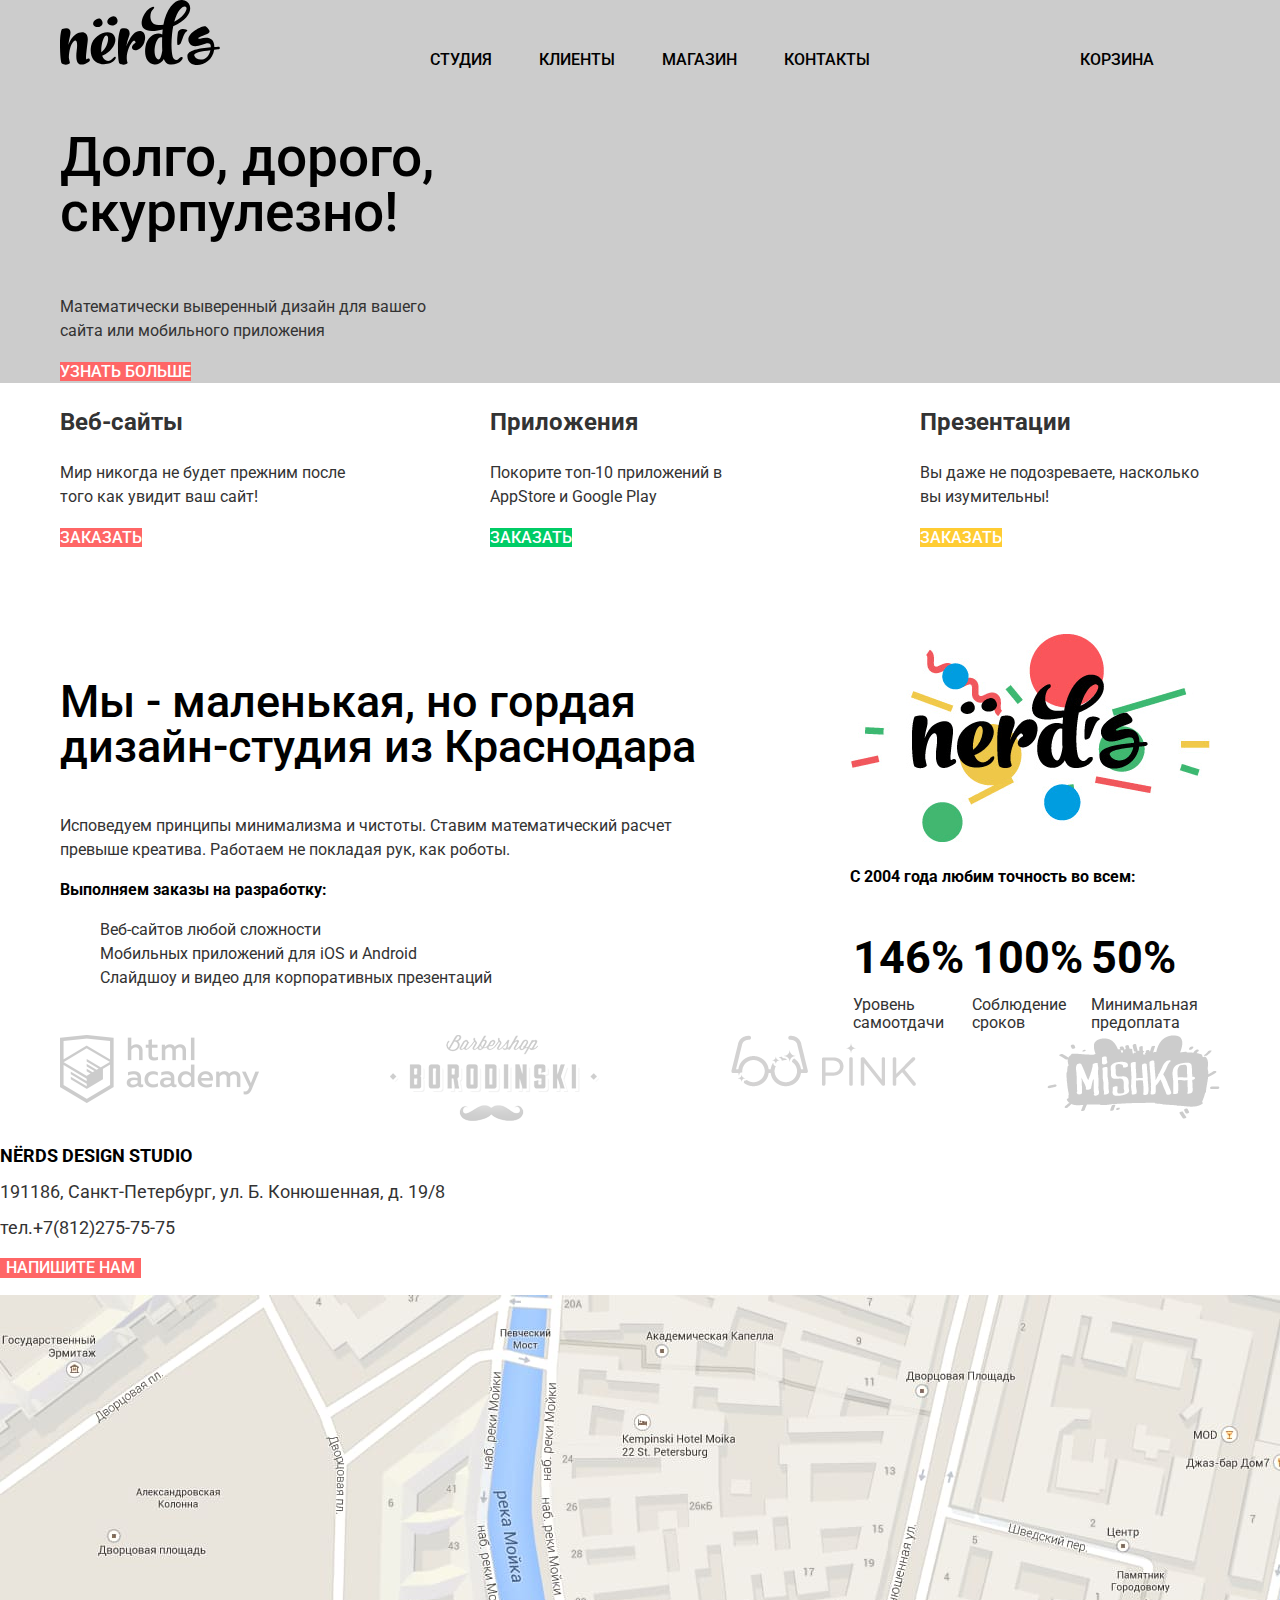
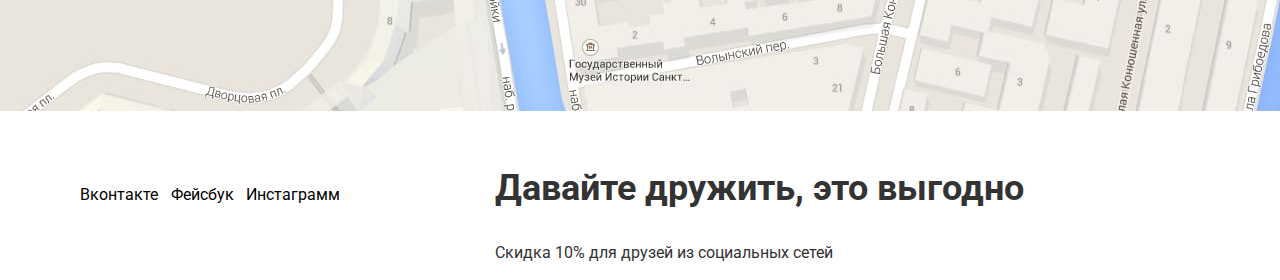
==== index.html @ 334247cd "Личный проект: завершаем строить сетку на флексах" ====
<!DOCTYPE html>
<html lang="ru">
  <head>
    <meta charset="utf-8">
    <title>Дизайн-студия Нёрдс</title>
    <link rel="stylesheet" href="https://fonts.googleapis.com/css?family=Roboto:400,500,700&display=swap&subset=cyrillic">
    <link href="css/normalize.css" rel="stylesheet">
     <link href="css/style.css" rel="stylesheet">
  </head>
  <body>
<header class="common-header">
<!--  <p>Репозиторий создан для обучения на профессиональном онлайн‑курсе «<a href="https://htmlacademy.ru/intensive/htmlcss">HTML и CSS, уровень 1</a>».</p>-->
   <div class="container">
	<nav class="common-navigation">
 		<img src="img/nerds-logo.svg" alt="Логотип дизайн-студии Нёрдс" width="160" height="65"> 			    
 		<ul class="site-navigation without-markers">
 			<li><a href="#">Студия</a></li>
 			<li><a href="#">Клиенты</a></li>
 			<li><a href="catalog.html">Магазин</a></li>
 			<li><a href="#">Контакты</a></li>
 		</ul>
 		
 		<ul class="basket-navigation without-markers">
 		<li><a href="#">Корзина</a></li>
 	    </ul>
 	</nav>
    </div>
</header>
  
<main>
<h1 class="visually-hidden">Дизайн-студия Нёрдс</h1>
<div class="privilege-background"> <!--добавил-->
<div class="container">
<section class="privilege-list">
	<h2 class="visually-hidden">Наши преимущества</h2>
	<div class="privilege-item">
	<div class="privilege">
		<h3>Долго, дорого, скурпулезно!</h3>
		<p>Математически выверенный дизайн для вашего сайта или мобильного приложения</p>
		<div>
        <a class="button" href="#">Узнать больше</a>
    </div>
	</div>
	<div class="slide"></div>
    </div>

    
    <div class=" privilege hidden-window">
		<h3>Любим математику как никто другой!</h3>
		<p>Никакого креатива, только математические формулы для расчета идеальных пропорций</p>
		<div>
        <a class="button" href="#">Узнать больше</a>
    </div>
	</div>

    <div class="privilege hidden-window">
		<h3>Только ночь, только хардкор!</h3>
		<p>Работать днем, как все? Мы против этого. Ближе к полуночи работа только начинается</p>
		<div>
        <a class="button" href="#">Узнать больше</a>
    </div>
	</div>


</section>	
</div><!--добавил-->
</div><!--добавил-->

<div class="container"> <!--добавил-->
<section class="main-services">
	
	<h2 class="visually-hidden">Услуги</h2>
	
	<ul class="services-list without-markers">
		
 	<li class="services-item">
 		 <h3>Веб-сайты</h3>
 		 <p>Мир никогда не будет прежним после того как увидит ваш сайт!</p>
 		 <a  class="button button-web"  href="catalog.html">Заказать</a>
 		 
 	</li>
   
   
 	
 	<li class="services-item">
 		
 		<h3>Приложения</h3>
        <p> Покорите топ-10 приложений в AppStore и Google Play</p>
        <a class="button button-app" href="catalog.html">Заказать</a>
        
 	</li>
    

   
 	<li class="services-item">
 		<h3>Презентации</h3>
        <p>Вы даже не подозреваете, насколько вы изумительны!</p>
        <a  class="button button-presentation" href="catalog.html">Заказать</a>
        
 	</li>
 	
 	</ul>
 
 </section>



<section class="information">
	<div class="information-column-left">
<h2 class="visually-hidden">Информация</h2>

	<p class="who-we-are">Мы - маленькая, но гордая дизайн-студия из Краснодара</p>
	<p>Исповедуем принципы минимализма и чистоты. Ставим математический  расчет превыше креатива. Работаем не покладая рук, как роботы.<p>
    <p class="orders">Выполняем заказы на разработку:</p>
    <ul class="without-markers">
    	<li>Веб-сайтов любой сложности</li>
    	<li>Мобильных приложений для iOS и Android</li>
    	<li>Слайдшоу и видео для корпоративных презентаций</li>
    </ul>
</div>

   <div class ="information-column-right">
   	<div class="information-column-right-row1">
<img src="img/nerds-illustration.png" alt="Логотип дизайн-студии Нёрдс" width="360" height="208">
</div>
<div class="information-column-right-row2">
    <p class="principles">
    	С 2004 года любим точность во всем: 
    </p>
    <table class="information-table1">
    	<tr class="percent-table">
    		<td>146%</td>
    		<td>100%</td>
    		<td>50%</td>
    	</tr>
        <tr class="definition-table">
        	<td>Уровень самоотдачи</td>
        	<td>Соблюдение сроков</td>
        	<td>Минимальная предоплата</td>
        </tr>

    </table>
</div>
</div>
</section>
    <div class="logos">
	<a href="https://htmlacademy.ru/intensive/htmlcss"><img src="img/logo-html.png" alt="Логотип HTML Академии" width="199" height="68"></a>
	<a href=""><img src="img/logo-borodinski.png" alt="Логотип барбершопа Бородинский" width="209" height="87"></a>
	<a href=""><img src="img/logo-pink.png" alt="Логотип приложения для мобильных устройств Пинк" width="185" height="52"></a>
    <a href=""><img src="img/logo-mishka.png" alt="Логотип магазина вязаных игрушек работы Мишка" width="173" height="84"></a>
</div>

</div>

	<section>
        <h3 class="visually-hidden">Как нас найти</h3>

	<div class="address">
		<p class="trademark">nёrds design studio</p>
		<p>191186, Санкт-Петербург,  ул. Б. Конюшенная, д. 19/8 </p>
		<p>тел.+7(812)275-75-75 </p>
		<button class ="button" type="button">Напишите нам</button>
	</div>

	<form class="hidden-window" action="https://echo.htmlacademy.ru" method="post">
    
        <button type="button">X</button>

		<h2>Напишите нам</h2>
        <p>
		<label> Ваше имя:
			<input type="text"  name="user_name" placeholder="Имя Фамилия">
		</label>
        </p>

        <p>
        <label> Ваш e-mail:
			<input type="email" name="user_email" placeholder="email@example.com">
		</label>
	    </p>

        <p>
		<label> Текст письма:
			<textarea name="user_text" placeholder="В свободной форме"></textarea>
		</label>
        </p> 
	    

		<button type="submit">Отправить</button>

	</form>

	<p>
<img src="img/map.jpg" alt="Офис компании расположен по адресу:191186, Санкт-Петербург,  ул. Б. Конюшенная, д. 19/8" width="1440" height="416">
</p>

</section>


</main>




<footer class="common-footer">



	<div class="container">
	<div class="contacts-social">
	<div class="footer-contacts">	
	<p class="offer">Давайте дружить, это выгодно</p>
	<p class="discount">Скидка 10% для друзей из социальных сетей</p>
    </div>
	<ul class="footer-social without-markers">
			<li><a href="#">Вконтакте</a></li>
			<li><a href="#">Фейсбук</a></li>
			<li><a href="#">Инстаграмм</a></li>
		</ul>	
	</div>  
	</div>
</footer>   

  </body>
</html>
---- css/style.css ----
body {
  margin: 0;
  padding: 0;
  font-family: "Roboto", Arial, sans-serif;
  font-size: 16px;
  line-height: 24px;
  font-weight: 400;
  color: #333333;
  background-color: #ffffff;
  
}


a {
  text-decoration: none;
  color: #000000;
}

fieldset {
	border:none;
}

button {
	border: none;
}

legend {
	text-transform: uppercase;
}

.without-markers li {
	list-style: none;
}

.information-table1  {
	padding-top: 45px;
	text-align: left;
}




.hidden-window {
	display:none;
}

.visually-hidden {
  position: absolute;
  width: 1px;
  height: 1px;
  margin: -1px;
  padding: 0;
  overflow: hidden;
  border: 0;
  clip: rect(0, 0, 0, 0);
}


.button {
  line-height:18px;	
  font-weight: 500;
  text-align: center;
  color: #ffffff;
  vertical-align: middle;
  text-transform: uppercase;
  border: none;
}




.common-header {
   
   line-height: 30px;
   font-weight: 500;
   color: #000000;
   background-color: #cccccc;
   text-transform: uppercase;
   justify-content: center;
   margin:0;
   padding:0;
}




.common-header a:hover {
    color: #ff6666;
}

.common-header a:focus {
	border-bottom: 2px solid #ff6666;
	padding-bottom: 5px;

}

.common-header a:active {
	color: #999999;
	border-bottom: none;
}

.container {
	width:1160px;
	margin: 0 auto;
}



.common-navigation {
	display: flex;
	align-items: baseline;
	justify-content: space-between;
	margin:0;
   padding:0;
}	

.common-navigation img {
	width:160px;
}

.site-navigation {
	display:flex;
	flex-direction: row;
	justify-content: space-between;
	width: 440px;
    margin:0;
   padding:0;

}

.basket-navigation {
	margin:0;
   padding:0;
	width:140px;
}

.privilege-background {
	background-color: #cccccc;
}

.privilege-list {
	display: flex;
}

.privilege-item {
	display: flex;
}


.privilege {
    width: 380px;
	background-color: #cccccc;
}

.slide {
	
	width:780px;
}

.privilege h3 {
	font-size: 55px;
	line-height: 55px;
	font-weight: 500;
	color: #000000;
}

.privilege .button {
	background-color: #ff6666;
}

.privilege .button:hover {
	background-color: #ff3333;
}

.privilege .button:active {
	background-color: #cc3333;
	color:#cc9999;
}

.services-list {
	display:flex;
	justify-content: space-between;
	margin: 0;
    padding: 0;
    margin-bottom: 85px;
	
}

.services-item {
	width: 300px;
	
}

.main-services h3 {
	font-size: 24px;
	font-weight: 700;
	line-height: 30px;

}

.button-web {
    background-color: #ff6666;	
}

.button-web:hover {
	background-color: #ff3333;
}

.button-web:active {
	background-color: #cc3333;
	color: #cc9999;
}

.button-app {
	background-color: #00cc66;
}

.button-app:hover {
	background-color: #00cc66;
}

.button-app:active {
	background-color: #009966;
	color:#33cc66;
}

.button-presentation {
	background-color: #ffcc33;
}

.button-presentation:hover {
	background-color: #ffcc33;
}

.button-presentation:active {
	background-color: #cc9933;
	color: #ffcc66;
}

.information {
	display: flex;
	
	padding: 0;
	margin-top: 10px;
}

.information-column-left {
	width: 650px;
	margin:0;
	padding: 0;
	
}

.information-column-right
 {
 	display: flex;
 	flex-direction: column;
 	align-items: flex-end;
	width: 500px;
    margin:0;
	padding: 0;
	
}

.information-column-right-row2 {
	
	width: 360px;
}



.who-we-are {
	font-size: 45px;
	line-height: 45px;
	font-weight: 500;
	color: #000000;
}

.orders,
.principles
 {
 	color:#000000;
	font-weight: 700;
}

 .percent-table td{
	font-size: 45px;
	line-height: 10px;
	font-weight: 700;
	color: #000000;
	padding-bottom: 30px;
}

.definition-table td{
	line-height: 18px;
}

.pages {
	display: flex;
     justify-content: space-between;
	line-height: 18px;
	font-weight: 500;
	color:#000000;
	text-transform: uppercase;
	margin:0;
	padding: 0;
	width: 440px;
	margin-right: 10px;
	
}

.logos {
	display: flex;
	justify-content: space-between;
	margin:0;
	padding:0;
}

.address p {
	font-size: 18px;
	line-height: 18px;

}

.trademark {
	line-height: 30px;
	font-weight: 700;
	color: #000000;
	text-transform: uppercase;
}

.address .button {
	background-color: #ff6666;
}

.common-footer .offer {
	font-size: 36px;
	line-height: 36px;
	font-weight: 700;
}

.common-footer .discount {
	line-height: 22px;
}

.contacts-social {
	display: flex;
	flex-direction: row-reverse;
	
	align-items: baseline;
	margin: 0;
	padding:0;
}

.footer-social {
	display: flex;
	justify-content: space-between;
	margin: 0;
	padding:0;
	padding-right: 15px;
	width: 260px;
	
}



.footer-contacts {
	width: 545px;
	margin-right: 180px;
	margin-left: 140px;
}

.catalog {
	display: flex;
}

.column-left {
	width: 260px;
}

.column-right {
	display: flex;
	flex-direction: column;
	width: 760px;
}

.sorting {
	display: flex;
	justify-content: space-between;
}

.catalog-sort-list {
	display:flex;
	justify-content: space-between;
	width: 360px;
}

.catalog-list {
	display: flex;
	flex-wrap: wrap;
	padding: 0;
    margin: 0;
}

.catalog-item {
	width:360px;
	padding:0;
	margin:0;
	margin-right: 40px;
	margin-bottom: 40px;
}

.catalog-list li:nth-child(2n) {
  margin-right: 0;
  
}

.catalog-title h1 {
	font-size: 55px;
	line-height: 55px;
	font-weight: 500;
	text-align: center;
	margin:0;
	padding: 0;

}

.catalog-title {
	background-color: #cccccc;
	margin:0;
	padding: 0;

}



.catalog-price h2 {
	font-size: 18px;
	line-height: 30px;
	font-weight: 700;
	color:#000000;
	text-transform: uppercase;

}

.catalog-price {
	min-height: 260px;
	/*сделано временно, для сетки, пока нет контента*/
}

.catalog-sort-title  {
	font-size: 18px;
	line-height: 18px;
	font-weight: 700;
	color:#000000;
	text-transform: uppercase;
	width: 135px;
}




.catalog-sort li {
	font-size: 14px;
	line-height: 18px;
	color:#cccccc;
	text-transform: uppercase;
}

.catalog-sort li:hover {
	color:#999999;
}

.catalog-sort li:active {
	color:#000000;
}

.catalog-form-title {
	font-size: 18px;
	line-height: 30px;
	font-weight: 700;
	color:#000000;
}

.catalog-form-items {
	font-size: 16px;
	line-height: 20px;
	font-weight: 400;
	color: #333333;
	list-style: none;
	padding-left: 0;



}

.catalog-form-button {
	font-size: 16px;
	font-weight: 500;
	line-height: 18px;
	color:#333333;
	background-color: #cccccc;
	border:none;
	text-align: center;
	vertical-align: middle;
}
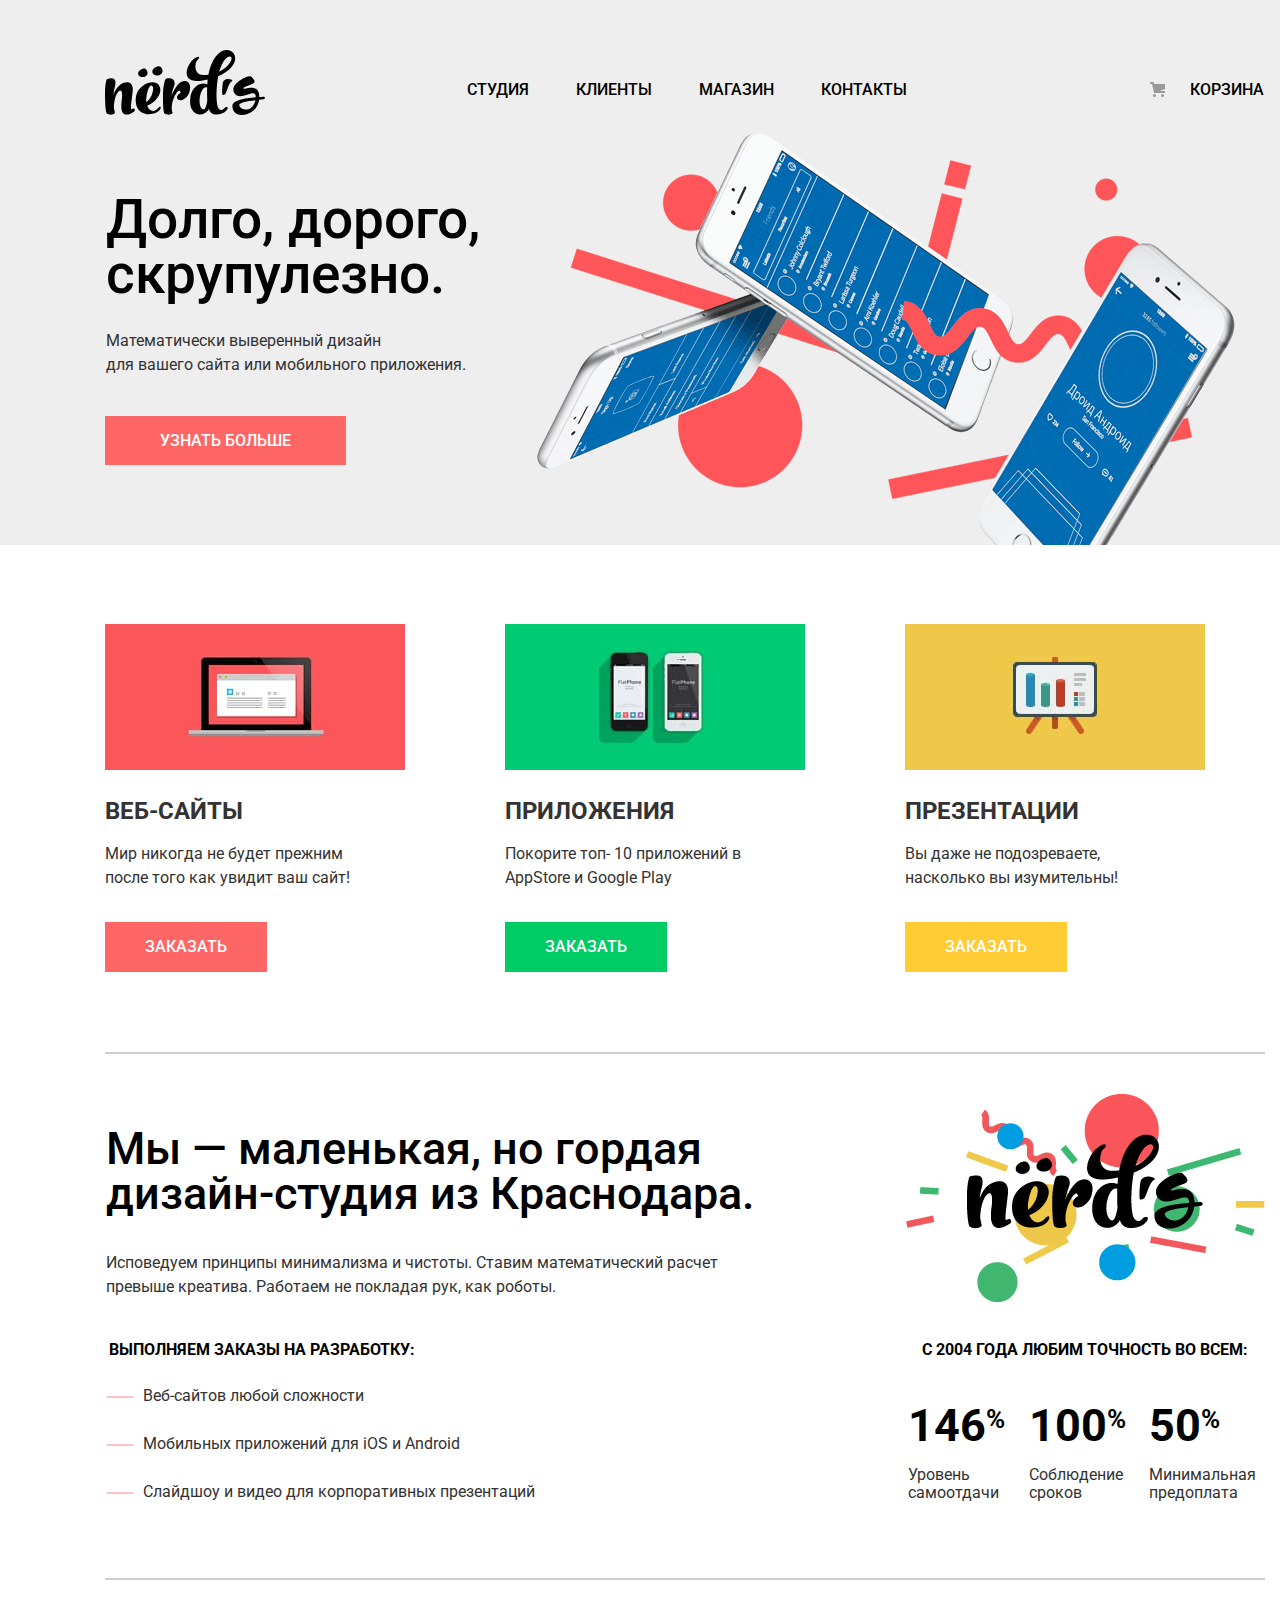
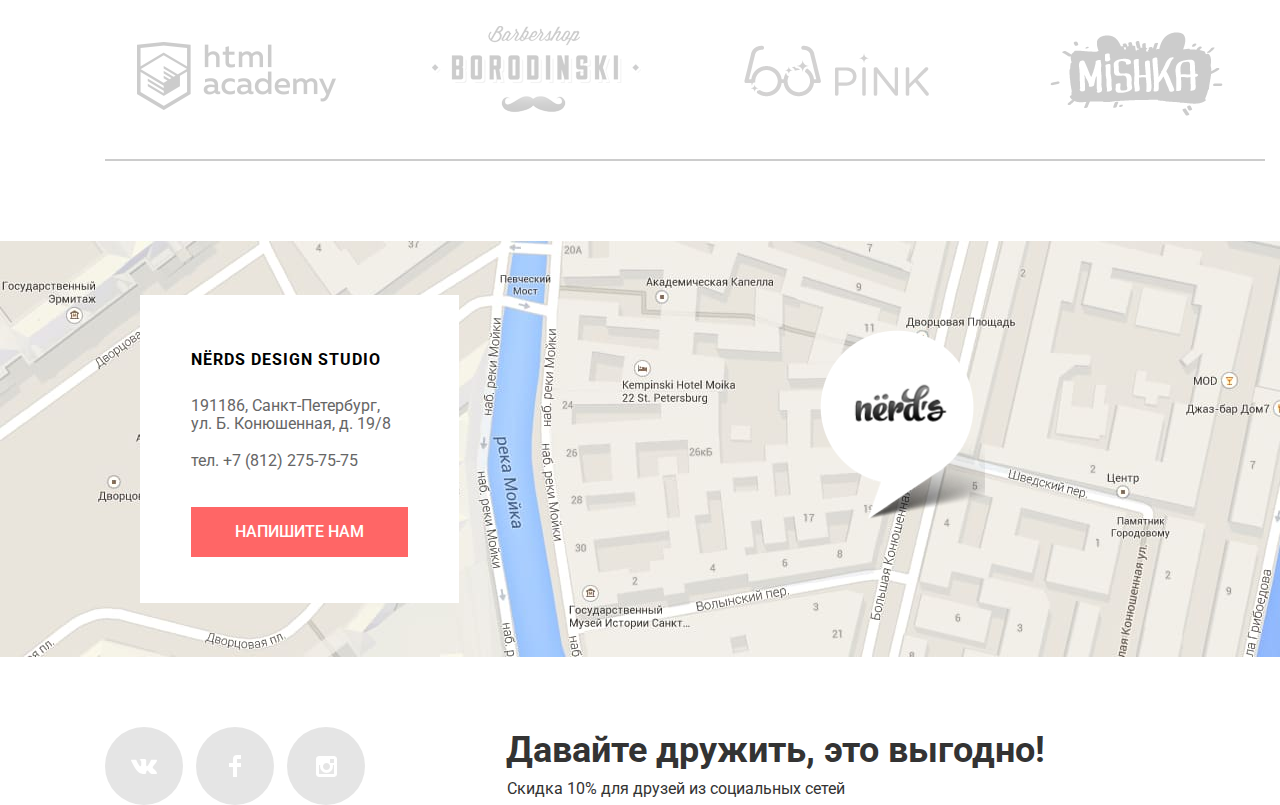
==== commit b422df31: "лекция 7 задания 18-19" ====
--- a/index.html
+++ b/index.html
@@ -7,13 +7,15 @@
     <link href="css/normalize.css" rel="stylesheet">
      <link href="css/style.css" rel="stylesheet">
   </head>
+
   <body>
+  	
 <header class="common-header">
 <!--  <p>Репозиторий создан для обучения на профессиональном онлайн‑курсе «<a href="https://htmlacademy.ru/intensive/htmlcss">HTML и CSS, уровень 1</a>».</p>-->
    <div class="container">
 	<nav class="common-navigation">
  		<img src="img/nerds-logo.svg" alt="Логотип дизайн-студии Нёрдс" width="160" height="65"> 			    
- 		<ul class="site-navigation without-markers">
+ 		<ul class="site-navigation  without-markers">
  			<li><a href="#">Студия</a></li>
  			<li><a href="#">Клиенты</a></li>
  			<li><a href="catalog.html">Магазин</a></li>
@@ -21,7 +23,7 @@
  		</ul>
  		
  		<ul class="basket-navigation without-markers">
- 		<li><a href="#">Корзина</a></li>
+ 		<li><a class="basket-link" href="#"><svg xmlns="http://www.w3.org/2000/svg" width="15" height="15"><circle cx="4.5" cy="13.5" r="1.5"/><circle cx="12.5" cy="13.5" r="1.5"/><path d="M15 2H4.07l-.422-2H0v2h2.031l1.985 9H15V9H9.441L15 6.951z"/></svg>Корзина</a></li>
  	    </ul>
  	</nav>
     </div>
@@ -29,19 +31,22 @@
   
 <main>
 <h1 class="visually-hidden">Дизайн-студия Нёрдс</h1>
-<div class="privilege-background"> <!--добавил-->
+
+<div class="privilege-background"> 
+
 <div class="container">
+
 <section class="privilege-list">
 	<h2 class="visually-hidden">Наши преимущества</h2>
 	<div class="privilege-item">
 	<div class="privilege">
-		<h3>Долго, дорого, скурпулезно!</h3>
-		<p>Математически выверенный дизайн для вашего сайта или мобильного приложения</p>
+		<h3>Долго, дорого, скрупулезно.</h3>
+		<p>Математически выверенный дизайн <br> для вашего сайта или мобильного приложения.</p>
 		<div>
         <a class="button" href="#">Узнать больше</a>
     </div>
 	</div>
-	<div class="slide"></div>
+<div class="slide"><img src="img/slide1.png" width="698" height="413" alt=""></div>
     </div>
 
     
@@ -63,10 +68,10 @@
 
 
 </section>	
-</div><!--добавил-->
-</div><!--добавил-->
-
-<div class="container"> <!--добавил-->
+</div>
+</div>
+
+<div class="main-services-container"> 
 <section class="main-services">
 	
 	<h2 class="visually-hidden">Услуги</h2>
@@ -74,8 +79,12 @@
 	<ul class="services-list without-markers">
 		
  	<li class="services-item">
+ 		 
  		 <h3>Веб-сайты</h3>
- 		 <p>Мир никогда не будет прежним после того как увидит ваш сайт!</p>
+ 		 <p class="slogan">Мир никогда не будет прежним <br> после того как увидит ваш сайт!</p>
+ 		 <p class="order"><img src="img/illustration-1.jpg" width="300" height="146" alt="">
+ 		</p >
+ 		
  		 <a  class="button button-web"  href="catalog.html">Заказать</a>
  		 
  	</li>
@@ -85,7 +94,10 @@
  	<li class="services-item">
  		
  		<h3>Приложения</h3>
-        <p> Покорите топ-10 приложений в AppStore и Google Play</p>
+ 		
+        <p class="slogan"> Покорите топ- 10 приложений в <br> AppStore и Google Play</p>
+        <p class="order"><img src="img/illustration-2.jpg" width="300" height="146" alt="">
+ 		</p >
         <a class="button button-app" href="catalog.html">Заказать</a>
         
  	</li>
@@ -93,8 +105,12 @@
 
    
  	<li class="services-item">
+ 		
  		<h3>Презентации</h3>
-        <p>Вы даже не подозреваете, насколько вы изумительны!</p>
+ 		
+        <p class="slogan">Вы даже не подозреваете,<br> насколько вы изумительны!</p>
+        <p class="order"><img src="img/illustration-3.jpg" width="300" height="146" alt="">
+ 		</p >
         <a  class="button button-presentation" href="catalog.html">Заказать</a>
         
  	</li>
@@ -109,10 +125,10 @@
 	<div class="information-column-left">
 <h2 class="visually-hidden">Информация</h2>
 
-	<p class="who-we-are">Мы - маленькая, но гордая дизайн-студия из Краснодара</p>
-	<p>Исповедуем принципы минимализма и чистоты. Ставим математический  расчет превыше креатива. Работаем не покладая рук, как роботы.<p>
+	<p class="who-we-are">Мы &mdash; маленькая, но гордая дизайн-студия из Краснодара.</p>
+	<p class="robots">Исповедуем принципы минимализма и чистоты. Ставим математический  расчет превыше креатива. Работаем не покладая рук, как роботы.<p>
     <p class="orders">Выполняем заказы на разработку:</p>
-    <ul class="without-markers">
+    <ul class="without-markers marker-red">
     	<li>Веб-сайтов любой сложности</li>
     	<li>Мобильных приложений для iOS и Android</li>
     	<li>Слайдшоу и видео для корпоративных презентаций</li>
@@ -129,9 +145,9 @@
     </p>
     <table class="information-table1">
     	<tr class="percent-table">
-    		<td>146%</td>
-    		<td>100%</td>
-    		<td>50%</td>
+    		<td>146<sup>%</sup></td>
+    		<td>100<sup>%</sup></td>
+    		<td>50<sup>%</sup></td>
     	</tr>
         <tr class="definition-table">
         	<td>Уровень самоотдачи</td>
@@ -143,57 +159,85 @@
 </div>
 </div>
 </section>
-    <div class="logos">
-	<a href="https://htmlacademy.ru/intensive/htmlcss"><img src="img/logo-html.png" alt="Логотип HTML Академии" width="199" height="68"></a>
-	<a href=""><img src="img/logo-borodinski.png" alt="Логотип барбершопа Бородинский" width="209" height="87"></a>
-	<a href=""><img src="img/logo-pink.png" alt="Логотип приложения для мобильных устройств Пинк" width="185" height="52"></a>
-    <a href=""><img src="img/logo-mishka.png" alt="Логотип магазина вязаных игрушек работы Мишка" width="173" height="84"></a>
-</div>
-
-</div>
-
-	<section>
+
+    <ul class="logos without-markers">
+
+    
+	<li class="html-logo"><a  href="https://htmlacademy.ru/intensive/htmlcss"><img src="img/html.png" alt="Логотип HTML Академии" width="245" height="120"></a></li>
+    
+
+    
+    
+	<li class="borodinski-logo"><a href=""><img src="img/borodinski.png" alt="Логотип барбершопа Бородинский" width="245" height="120"></a></li>
+    
+    
+	
+	<li class="pink-logo"><a href=""><img src="img/pink.png" alt="Логотип приложения для мобильных устройств Пинк" width="246" height="120"></a></li>
+    
+   
+    
+    <li class="mishka-logo"><a href=""><img src="img/mishka.png" alt="Логотип магазина вязаных игрушек работы Мишка" width="245" height="120"></a></li>
+    
+
+</ul>
+
+
+</div>
+
+
+
+	<section class="about-us">
         <h3 class="visually-hidden">Как нас найти</h3>
+
+	
+
+	<form class=" visually-hidden write-us-form" action="https://echo.htmlacademy.ru" method="post">
+        <div class="write-us-form-flex1">
+        
+
+		<h2>Напишите нам</h2>
+		<button  class="button write-us-button" type="button"><img src="img/close-cross.svg" width="20" height="20" alt=""></button>
+	    </div>
+
+	    <div class="write-us-form-flex2">
+        <p class="form-item1">
+		<label for="form-user-name"> Ваше имя:</label>
+			<input  id="form-user-name" type="text"  name="user_name" placeholder="Имя Фамилия">
+		
+        </p>
+
+        <p class="form-item2">
+        <label for="form-user-email" > Ваш e-mail:</label>
+			<input   id="form-user-email" type="email" name="user_email" placeholder="email@example.com">
+		
+	    </p>
+
+        <p class="form-item3">
+		<label for="form-user-text"> Текст письма: </label>
+			<textarea id="form-user-text" name="user_text" placeholder="В свободной форме"></textarea>
+		
+        </p> 
+	    
+
+		<button  class= "button " type="submit">Отправить</button>
+        </div>
+	</form>
 
 	<div class="address">
 		<p class="trademark">nёrds design studio</p>
-		<p>191186, Санкт-Петербург,  ул. Б. Конюшенная, д. 19/8 </p>
-		<p>тел.+7(812)275-75-75 </p>
+		<p class="p1">191186, Санкт-Петербург,<br>  ул. Б. Конюшенная, д. 19/8 </p>
+		<p class="p2">тел. +7 (812) 275-75-75 </p>
 		<button class ="button" type="button">Напишите нам</button>
 	</div>
-
-	<form class="hidden-window" action="https://echo.htmlacademy.ru" method="post">
-    
-        <button type="button">X</button>
-
-		<h2>Напишите нам</h2>
-        <p>
-		<label> Ваше имя:
-			<input type="text"  name="user_name" placeholder="Имя Фамилия">
-		</label>
-        </p>
-
-        <p>
-        <label> Ваш e-mail:
-			<input type="email" name="user_email" placeholder="email@example.com">
-		</label>
-	    </p>
-
-        <p>
-		<label> Текст письма:
-			<textarea name="user_text" placeholder="В свободной форме"></textarea>
-		</label>
-        </p> 
-	    
-
-		<button type="submit">Отправить</button>
-
-	</form>
 
 	<p>
 <img src="img/map.jpg" alt="Офис компании расположен по адресу:191186, Санкт-Петербург,  ул. Б. Конюшенная, д. 19/8" width="1440" height="416">
 </p>
 
+<p class="map-marker">
+        <img src="img/map-marker.png"  width="auto" height="189" alt="">
+    </p>
+
 </section>
 
 
@@ -209,17 +253,17 @@
 	<div class="container">
 	<div class="contacts-social">
 	<div class="footer-contacts">	
-	<p class="offer">Давайте дружить, это выгодно</p>
+	<p class="offer">Давайте дружить, это выгодно!</p>
 	<p class="discount">Скидка 10% для друзей из социальных сетей</p>
     </div>
 	<ul class="footer-social without-markers">
-			<li><a href="#">Вконтакте</a></li>
-			<li><a href="#">Фейсбук</a></li>
-			<li><a href="#">Инстаграмм</a></li>
+			<li><a class="social-button" href="#"><span class="visually-hidden">Вконтакте</span><svg xmlns="http://www.w3.org/2000/svg" width="26" height="15" viewBox="0 0 26 15"><path fill="#FFF" d="M16.138 11.51c.956-.309 2.18 2.04 3.483 2.939.978.681 1.727.534 1.727.534l3.473-.05s1.815-.112.957-1.554c-.071-.12-.503-1.069-2.585-3.022-2.177-2.043-1.882-1.712.739-5.244 1.597-2.153 2.236-3.468 2.036-4.028-.192-.539-1.365-.399-1.365-.399L20.69.713c-.381.001-.704.119-.851.515-.003.004-.621 1.666-1.445 3.079-1.741 2.989-2.436 3.148-2.724 2.961-.661-.433-.494-1.737-.494-2.664 0-2.897.432-4.105-.846-4.417-.427-.104-.739-.172-1.828-.182-1.392-.021-2.574 0-3.244.329-.445.223-.786.712-.579.74.26.035.843.16 1.155.586.401.552.389 1.789.389 1.789s.229 3.411-.54 3.834c-.528.29-1.25-.302-2.803-3.016-.793-1.388-1.392-2.922-1.392-2.922s-.116-.285-.326-.441c-.25-.185-.6-.244-.6-.244L.848.684S.29.7.085.946c-.182.218-.015.668-.015.668s2.909 6.881 6.203 10.347c3.02 3.182 6.452 2.971 6.452 2.971h1.555s.469-.054.709-.312c.224-.24.214-.691.214-.691s-.031-2.109.935-2.419z"/></svg></a></li>
+			<li><a class="social-button" href="#"><span class="visually-hidden">Фейсбук</span><svg xmlns="http://www.w3.org/2000/svg" width="12" height="22"><path fill="#FFF" d="M12 4V0H8a4 4 0 00-4 4v4H0v4h4v10h4V12h4V8H8V4h4z"/></svg></a></li>
+			<li><a class="social-button" href="#"><span class="visually-hidden">Инстаграмм</span><svg xmlns="http://www.w3.org/2000/svg" width="21" height="21"><path fill="#FFF" d="M18 0H3C1.35 0 0 1.35 0 3v15c0 1.65 1.35 3 3 3h15c1.65 0 3-1.35 3-3V3c0-1.65-1.35-3-3-3zm-7.5 7c1.93 0 3.5 1.57 3.5 3.5S12.43 14 10.5 14 7 12.43 7 10.5 8.57 7 10.5 7zM18 18H3V9h1.181A6.504 6.504 0 004 10.5a6.5 6.5 0 1013 0 6.45 6.45 0 00-.181-1.5H18v9zm0-11h-4V3h4v4z"/></svg></a></li>
 		</ul>	
 	</div>  
 	</div>
 </footer>   
-
+ 
   </body>
 </html>
--- a/css/style.css
+++ b/css/style.css
@@ -1,6 +1,7 @@
 body {
   margin: 0;
   padding: 0;
+ 
   font-family: "Roboto", Arial, sans-serif;
   font-size: 16px;
   line-height: 24px;
@@ -9,6 +10,7 @@
   background-color: #ffffff;
   
 }
+
 
 
 a {
@@ -55,6 +57,24 @@
   clip: rect(0, 0, 0, 0);
 }
 
+.visually-hidden:not(:focus):not(:active),
+input[type="checkbox"].visually-hidden,
+input[type="radio"].visually-hidden {
+  position: absolute;
+
+  width: 1px;
+  height: 1px;
+  margin: -1px;
+  border: 0;
+  padding: 0;
+
+  white-space: nowrap;
+
+  clip-path: inset(100%);
+  clip: rect(0 0 0 0);
+  overflow: hidden;
+}
+
 
 .button {
   line-height:18px;	
@@ -64,6 +84,7 @@
   vertical-align: middle;
   text-transform: uppercase;
   border: none;
+  padding: 15px 55px;
 }
 
 
@@ -75,9 +96,11 @@
    font-weight: 500;
    color: #000000;
    background-color: #cccccc;
+   background-image: url(../img/fon.png);
    text-transform: uppercase;
-   justify-content: center;
+   /*justify-content: center;*/
    margin:0;
+   
    padding:0;
 }
 
@@ -99,62 +122,182 @@
 	border-bottom: none;
 }
 
-.container {
+.container,
+.main-services-container
+ {
 	width:1160px;
 	margin: 0 auto;
-}
-
-
-
-.common-navigation {
-	display: flex;
-	align-items: baseline;
-	justify-content: space-between;
+	padding-left: 90px;
+	
+}
+
+
+
+.common-navigation,
+.catalog-navigation
+ {
+	display: flex;
+	flex-wrap: wrap;
+	align-items: center;
+	/*justify-content: space-between;*/
 	margin:0;
    padding:0;
+   padding-top:50px;
+  
+
+  
+
 }	
+
+
+
 
 .common-navigation img {
 	width:160px;
+	margin:0;
+	padding: 0;
+	margin-right:202px;
+}
+
+.catalog-navigation img {
+	width:160px;
+	margin:0;
+	padding: 0;
+	margin-right:202px;
+}
+
+.common-navigation img:active {
+	opacity: 0.3;
+}
+
+.catalog-navigation img:active {
+	opacity: 0.3;
 }
 
 .site-navigation {
 	display:flex;
+	flex-wrap: wrap;
 	flex-direction: row;
 	justify-content: space-between;
 	width: 440px;
     margin:0;
    padding:0;
-
-}
+   margin-right:243px;
+   padding-top:15px;
+
+}
+
+.site-catalog-navigation {
+	display:flex;
+	flex-wrap: wrap;
+	flex-direction: row;
+	justify-content: space-between;
+	width: 440px;
+    margin:0;
+   padding:0;
+   margin-right: 243px;
+   padding-top:2px;
+
+}
+
 
 .basket-navigation {
-	margin:0;
-   padding:0;
-	width:140px;
-}
+	
+	display: flex;
+	flex-wrap: wrap;
+	flex-direction: row;
+	justify-content: space-between;
+	margin:0;
+    padding:0;
+    width: 115px;
+    padding-top:15px;
+
+   
+}
+
+.catalog-navigation .basket-catalog-navigation {
+	padding:0;
+	 
+	 margin-bottom: 0px;
+	 margin-top:2px;
+
+}
+
+.basket-navigation .basket-link {
+    position: relative;
+	display: block;
+	
+	 margin:0;
+     padding:0;
+	margin-left: 40px;
+}
+
+.basket-link svg {
+	position: absolute;
+	top: 7px;
+	left: -40px;
+	fill:#999999;
+}
+
+
+
+
+
 
 .privilege-background {
+    margin:0;
+     padding:0;
+     background-image: url(../img/fon.png); 
 	background-color: #cccccc;
 }
 
+
+
+
+
 .privilege-list {
 	display: flex;
-}
+	margin:0;
+     padding:0;
+   
+} 
+
 
 .privilege-item {
-	display: flex;
+	 margin:0;
+     padding:0;
+	display: flex;
+	 
+	
+
 }
 
 
 .privilege {
+	 margin:0;
+     padding:0;
     width: 380px;
+    background-image: url(../img/fon.png);
 	background-color: #cccccc;
+	padding-top:77px;
 }
 
 .slide {
-	
+	margin:0;
+	padding:0;
 	width:780px;
+	padding-top: 17px;
+	padding-left: 52px;
+	
+
+}
+
+
+.slide img {
+	display: block;
+	
+	margin: 0;
+	padding: 0;
 }
 
 .privilege h3 {
@@ -162,7 +305,23 @@
 	line-height: 55px;
 	font-weight: 500;
 	color: #000000;
-}
+	 margin:0;
+     padding:0;
+	margin-bottom: 27px;
+	padding-left:1px;
+}
+
+.privilege p {
+	 margin:0;
+    padding:0;
+    padding-left:1px;
+	margin-bottom: 51px;
+}
+
+.privilege .button {
+	margin-bottom: 55px;
+}
+
 
 .privilege .button {
 	background-color: #ff6666;
@@ -179,17 +338,69 @@
 
 .services-list {
 	display:flex;
-	justify-content: space-between;
+	/*justify-content: space-between;*/
 	margin: 0;
     padding: 0;
-    margin-bottom: 85px;
+    margin-bottom: 15px;
+    padding-bottom:80px;
+    border-bottom:2px solid #cccccc;
+    
+   
+
 	
 }
 
 .services-item {
+	display: flex;
+	flex-direction: column;
+	align-items: flex-start;
 	width: 300px;
-	
-}
+	margin-right: 100px;
+	
+	
+
+	
+}
+
+.services-item .slogan  {
+     margin:0;
+     padding:0;
+     margin-bottom:19px;
+    
+    
+     
+}
+
+.services-item .button {
+	display: block;
+	margin:0;
+	margin-top:13px;
+	padding:16px 40px;
+}
+
+
+
+.services-item  img {
+	display: block;
+  width: 300px;
+  padding:0;
+  margin:0;
+  margin-top: 63px;
+  }
+
+.services-item .order {
+	order:-3;
+}
+
+
+.services-item h3 {
+	margin-bottom: 16px;
+	margin-top: 10px;
+	text-transform: uppercase;
+}
+
+
+
 
 .main-services h3 {
 	font-size: 24px;
@@ -198,6 +409,12 @@
 
 }
 
+/*.main-services {
+	padding: 0;
+	margin:0;
+	border-bottom:2px solid #cccccc;
+}*/
+
 .button-web {
     background-color: #ff6666;	
 }
@@ -239,26 +456,63 @@
 
 .information {
 	display: flex;
-	
-	padding: 0;
-	margin-top: 10px;
+	margin-bottom: 50px;
+	
+	
+	padding: 0;
+	
 }
 
 .information-column-left {
-	width: 650px;
-	margin:0;
-	padding: 0;
-	
-}
+	width: 651px;
+	margin:0;
+	padding: 0;
+	margin-top:10px;
+	
+	
+}
+
+.marker-red {
+	
+	display: flex;
+	flex-direction: column;
+	margin:0;
+	padding: 0;
+}
+
+.marker-red li {
+	position: relative;
+	margin:0;
+	padding: 0;
+    padding-left: 38px;
+    margin-bottom:24px;
+	
+	
+}
+
+.marker-red li::before {
+	position: absolute;
+	content: "";
+	top:50%;
+	left: 2px;
+	background-color: #ff666666;
+	width: 26px;
+	height: 2px;
+}
+
+
 
 .information-column-right
  {
  	display: flex;
  	flex-direction: column;
  	align-items: flex-end;
-	width: 500px;
+	width: 499px;
     margin:0;
 	padding: 0;
+	margin-top:25px;
+	margin-left: 10px;
+	
 	
 }
 
@@ -267,6 +521,10 @@
 	width: 360px;
 }
 
+/*.information-column-right-row1 {
+
+	margin-left:10px;
+}*/
 
 
 .who-we-are {
@@ -274,6 +532,24 @@
 	line-height: 45px;
 	font-weight: 500;
 	color: #000000;
+	margin-top: 47px;
+	margin-bottom:35px;
+	padding-left:1px;
+
+}
+
+.robots {
+	margin:0;
+	padding:0;
+	margin-left:1px;
+	margin-bottom:39px;
+}
+
+.orders {
+	margin:0;
+	margin-left: 4px;
+	padding:0;
+	margin-bottom: 22px;
 }
 
 .orders,
@@ -281,171 +557,549 @@
  {
  	color:#000000;
 	font-weight: 700;
-}
+	text-transform: uppercase;
+}
+
+.principles {
+	margin:0;
+	padding:0;
+	margin-top:29px;
+	padding-left:17px;
+
+}
+
+sup {
+	font-size: 26px;
+	line-height: 28px;
+	font-weight: bold;
+}
+
+.information-table1 {
+	margin-top:8px;
+	
+}
+
 
  .percent-table td{
 	font-size: 45px;
 	line-height: 10px;
 	font-weight: 700;
 	color: #000000;
-	padding-bottom: 30px;
+	padding-bottom: 17px;
+	padding-right: 18px;
+
 }
 
 .definition-table td{
 	line-height: 18px;
 }
 
-.pages {
-	display: flex;
-     justify-content: space-between;
+.pages-list {
+	display: flex;
+	flex-wrap: wrap;
+    margin-top:60px;
 	line-height: 18px;
 	font-weight: 500;
 	color:#000000;
 	text-transform: uppercase;
 	margin:0;
 	padding: 0;
-	width: 440px;
-	margin-right: 10px;
-	
+	width: 445px;
+    margin-top: 25px;
+    margin-bottom: 30px;
+	
+
+	
+}
+
+.pages-item {
+	margin-right:10px;
+    
+
+}
+
+.pages-item-last {
+	margin-right: 0;
+}
+
+.pages-item-last a { 
+  display: block;
+  color: #000000;
+  background-color: #cccccc;
+  background-image: url(../img/fon.png);
+  padding:16px 78px;
+}
+
+.pages-item a  {
+	display:block;
+	padding: 16px 21px;
+	color:#000000;
+	background-color: #cccccc;
+	background-image: url(../img/fon.png);
+	
+}
+
+.current-item a {
+	
+	border: solid 3px #cccccc;
+	background-color: #ffffff;
+	padding:13px 18px;
+	background-image: none;
+}
+
+
+
+.write-us-form {
+	display: flex;
+	flex-wrap: wrap;
+	margin:0;
+	margin-left: 20px;
+	padding: 0;
+	width: 960px;
+	flex-direction: column;
+	background-color: #ffffff;
+	border: none;
+	 box-shadow: 0 14px 28px rgba(0,0,0,0.25), 0 10px 10px rgba(0,0,0,0.22);
+	
+}
+
+
+
+
+.write-us-form label {
+	line-height: 18px;
+	font-weight: 500;
+    margin-bottom:10px;
+	display:block;
+}
+
+
+.write-us-form-flex1 {
+	display: flex;
+	flex-wrap: wrap;
+	
+
+}
+
+.write-us-form-flex1 button {
+    margin:0;
+	padding: 0;
+	background-color: #ffffff;
+	opacity: 0.3;
+	
+}
+
+
+
+
+.write-us-form-flex1 h2 {
+	font-size: 45px;
+	line-height: 45px;
+	font-weight: 500;
+	margin:0;
+	padding: 0;
+	margin-left: 100px;
+	margin-right: 455px;
+}
+
+
+
+
+.write-us-form-flex2 {
+	display: flex;
+	flex-wrap: wrap;
+	justify-content: space-between;
+
+}
+
+
+
+
+.write-us-form-flex2 .form-item1
+{
+
+	margin-left:100px;
+    width: 360px;
+
+}
+
+.form-item1 input,
+.form-item2 input,
+.form-item3 textarea {
+                   
+	border: 2px solid #cccccc;
+}
+
+.write-us-form-flex2 .form-item2
+{
+	
+	margin-right:100px;
+	width: 360px;
+
+}
+
+.write-us-form-flex2 .form-item3
+{
+	
+	width:100%;
+	margin-right: 100px;
+	margin-left: 100px;
+	
+
+}
+
+
+.write-us-form-flex2 input
+{
+	box-sizing: border-box;
+	width: 360px;
+	border-width: 2px;
+	
+}
+
+
+.form-item1 input,
+.form-item2 input {
+	padding-top: 18px;
+	padding-bottom: 18px;
+	padding-left: 13px;
+	padding-right: 195px;
+}
+
+
+
+.form-item3 textarea {
+	width: 760px;
+	height: 120px;
+	padding-top: 12px;
+	padding-bottom: 85px;
+	padding-left: 14px;
+
+}
+
+.write-us-form-flex2 .button {
+	background-color: #ff6666;
+	margin-left:100px;
+	width: 260px;
 }
 
 .logos {
 	display: flex;
-	justify-content: space-between;
-	margin:0;
-	padding:0;
-}
+	/*justify-content: space-between;*/
+	align-items:center;
+	margin:0;
+	padding:0;
+	padding-top: 0px;
+	padding-bottom: 17px;
+	margin-bottom:80px;
+	border-top:2px solid #cccccc;
+	border-bottom:2px solid #cccccc;
+	/*box-shadow: 0 0 0 3px green;*/
+	padding-right:40px;
+	padding-left:0px;
+}
+
+.logos a {
+	display: block;
+}
+
+.logos li {
+	 margin:0;
+	 padding:0;
+	/* background: rgba(255, 45, 82, 0.2);
+  box-shadow: 0 0 0 3px rgb(255, 45, 82);*/
+}
+
+
+.logos .html-logo {
+  margin-top:35px;
+  margin-left:3px;
+}
+
+
+.logos .borodinski-logo {
+	margin-top:28px;
+	margin-left: 62px;
+}
+
+.logos .pink-logo {
+	margin-top:35px;
+	margin-left:57px;
+}
+
+.logos .mishka-logo {
+	margin-top:35px;
+	margin-left:52px;
+}
+
+.logos li:nth-child(-n+3) {
+	position:relative;
+	 
+}
+
+
+
+
+
+/*.logos li:nth-child(-n+3)::after {
+   position: absolute;
+   content: "";
+   width: 2px;
+   height: 52px;
+   background-color: #cccccc;
+   top:40px;
+   left:282px;
+}*/
+
+
+
+
+
+.about-us {
+	position: relative;
+	margin:0;
+	padding:0;
+	margin-top:30px;
+	margin-bottom:33px;
+/*box-shadow: 0 0 0 3px green;*/
+}
+
+
+
+
+.address {
+    position: absolute;
+	width: 319px;
+	height: 308px;
+	background-color: #ffffff;
+	
+	padding:0px;
+	margin: 0px;
+	
+	top:54px;
+	left:140px;
+	
+
+}
+
+.map-marker {
+	position: absolute;
+	top:73px;
+	left:820px;
+
+}
+
 
 .address p {
+	font-size: 16px;
+	line-height: 18px;
+	margin-left: 50px;
+
+}
+
+.address .p1 {
+	margin-bottom:19px;
+	padding-left:1px;
+	color:#666666;
+
+}
+
+.address .p2 {
+	margin-bottom: 37px;
+	padding-left:1px;
+	
+	color:#666666;
+}
+
+.trademark {
 	font-size: 18px;
-	line-height: 18px;
-
-}
-
-.trademark {
 	line-height: 30px;
 	font-weight: 700;
 	color: #000000;
+	margin-top: 56px;
+	margin-bottom: 28px;
 	text-transform: uppercase;
+	letter-spacing: 1px;
+	padding-left:1px;
+
 }
 
 .address .button {
+    display: block;
 	background-color: #ff6666;
-}
+	margin-bottom: 48px;
+	margin:0 auto;
+	padding:16px 44px;
+	
+}
+
+
 
 .common-footer .offer {
 	font-size: 36px;
 	line-height: 36px;
 	font-weight: 700;
+	margin:0;
+	padding:0;
+	padding-left: 6px;
+	padding-top: 35px;
+	padding-bottom: 10px;
+
+}
+
+.common-footer {
+	margin:0;
+	padding:0;
 }
 
 .common-footer .discount {
 	line-height: 22px;
+	margin:0;
+	padding:0;
+	padding-left: 7px;
 }
 
 .contacts-social {
 	display: flex;
 	flex-direction: row-reverse;
+
 	
 	align-items: baseline;
 	margin: 0;
 	padding:0;
-}
-
-.footer-social {
-	display: flex;
+	margin-top:5px;
+}
+
+.footer-social  {
+	display: flex;
+	flex-wrap: wrap;
+	flex-direction: row;
 	justify-content: space-between;
 	margin: 0;
 	padding:0;
-	padding-right: 15px;
+	margin-right: auto;
 	width: 260px;
 	
-}
+	align-self: flex-end;
+	
+}
+
+
+
 
 
 
 .footer-contacts {
-	width: 545px;
-	margin-right: 180px;
-	margin-left: 140px;
+	width: 565px;
+	margin-right: 200px;
+	margin-bottom: 5px;
+	
+	
+}
+
+.social-button  {
+	display:flex;
+	align-items: center;
+    justify-content: center;
+	width: 78px;
+	height: 78px;
+	background-color: #cccccc;
+	border-radius: 50%;
+	opacity:0.5;
+	
+}
+
+.social-button:hover {
+	background-color: #ff3333;
+}
+
+.social-button:active {
+	background-color: #cc3333;
+}
+
+.social-button:active path {
+	fill: #cc6666;
 }
 
 .catalog {
 	display: flex;
+	flex-wrap: wrap;
 }
 
 .column-left {
 	width: 260px;
+	margin:0;
+	padding:0;
+	margin-right:140px;
 }
 
 .column-right {
 	display: flex;
+	flex-wrap: wrap;
 	flex-direction: column;
 	width: 760px;
+	margin:0;
+	padding:0;
 }
 
 .sorting {
 	display: flex;
+	flex-wrap: wrap;
 	justify-content: space-between;
-}
+	margin:0;
+	padding: 0;
+	margin-bottom: 55px;
+	
+}
+
+
+.sorting svg {
+	width: 11px;
+	height: 10px;
+}
+
+
+
 
 .catalog-sort-list {
 	display:flex;
-	justify-content: space-between;
-	width: 360px;
-}
-
-.catalog-list {
-	display: flex;
 	flex-wrap: wrap;
-	padding: 0;
-    margin: 0;
-}
-
-.catalog-item {
-	width:360px;
-	padding:0;
-	margin:0;
-	margin-right: 40px;
-	margin-bottom: 40px;
-}
-
-.catalog-list li:nth-child(2n) {
-  margin-right: 0;
-  
-}
-
-.catalog-title h1 {
-	font-size: 55px;
-	line-height: 55px;
-	font-weight: 500;
-	text-align: center;
-	margin:0;
-	padding: 0;
-
-}
-
-.catalog-title {
-	background-color: #cccccc;
-	margin:0;
-	padding: 0;
-
-}
-
-
-
-.catalog-price h2 {
-	font-size: 18px;
-	line-height: 30px;
-	font-weight: 700;
+	font-size: 14px;
+	line-height: 18px;
+	/*box-shadow: 0 0 0 3px green;*/
+    text-transform: uppercase;
+	width: 363px;
+	padding:0;
+	margin:0;
+	margin-top:10px;
+
+}
+
+.catalog-sort-list li {
+    margin:0;
+    padding:0;
+	margin-right: 27px;
+	/*box-shadow: 0 0 0 3px blue;*/
+
+}
+
+.catalog-sort-list .near-icons-li {
+	margin-right: 49px;
+}
+
+.catalog-sort-list .icon-down-dir {
+	margin-right:17px;
+}
+
+.catalog-sort-list .icon-up-dir {
+	margin-right:0;
+	opacity: 0.3;
+
+}
+
+.catalog-sort-list li:first-child {
+    
 	color:#000000;
-	text-transform: uppercase;
-
-}
-
-.catalog-price {
-	min-height: 260px;
-	/*сделано временно, для сетки, пока нет контента*/
 }
 
 .catalog-sort-title  {
@@ -455,44 +1109,337 @@
 	color:#000000;
 	text-transform: uppercase;
 	width: 135px;
-}
-
-
-
-
-.catalog-sort li {
+	margin:0;
+	padding: 0;
+	margin-top:10px;
+}
+
+
+
+
+/*.catalog-sort li {
 	font-size: 14px;
 	line-height: 18px;
 	color:#cccccc;
 	text-transform: uppercase;
-}
-
-.catalog-sort li:hover {
+}*/
+
+.catalog-sort-list li:hover {
 	color:#999999;
 }
 
-.catalog-sort li:active {
+.catalog-sort-list li:active {
 	color:#000000;
 }
+
+
+
+
+
+.catalog-list {
+	display: flex;
+	flex-wrap: wrap;
+	padding: 0;
+    margin: 0;
+}
+
+.catalog-item {
+	position: relative;
+	display: flex;
+	width:360px;
+	padding:0;
+	margin:0;
+	margin-right: 40px;
+	margin-bottom: 27px;
+	/*background: rgba(0, 128, 0, 0.2);
+  box-shadow: 0 0 0 3px green;*/
+}
+
+.catalog-item .small-window {
+	position: absolute;
+	width:360px;
+	height: 232px;
+	background-color: #cccccc;
+	background-image: url(../img/fon.png);
+	padding:0;
+	margin:0;
+	left:0;
+	bottom: 6px;
+}
+
+.catalog-item .big-window {
+	position:relative;
+    padding: 0;
+	margin:0;
+	padding-top: 40px;
+	/*background: rgba(0, 128, 0, 0.2);
+  box-shadow: 0 0 0 3px red;*/
+
+}
+
+.catalog-item img {
+	
+	/*margin-top: -10px;*/
+	padding: 0;
+	margin:0;
+	/*background: rgba(0, 128, 0, 0.2);
+  box-shadow: 0 0 0 3px blue;*/
+}
+
+.catalog-item h3 {
+	font-size: 18px;
+	line-height: 30px;
+	font-weight: 700;
+	text-transform: uppercase;
+	/*background: rgba(0, 128, 0, 0.2);
+  box-shadow: 0 0 0 3px blue;*/
+  text-align: center;
+  margin:0;
+  margin-bottom: 14px;
+  margin-top:28px;
+
+}
+
+.catalog-item h3:hover {
+	color:#ff6666;
+}
+
+.catalog-item h3:active {
+	color:#b3b3b3;
+}
+
+.catalog-item p {
+	line-height: 18px;
+	color:#666666;
+	text-align: center;
+	/*background: rgba(0, 128, 0, 0.2);
+  box-shadow: 0 0 0 3px green;*/
+  margin-right: 90px;
+  margin-left:90px;
+  margin-bottom:30px;
+
+}
+
+.catalog-item .button {
+	display: block;
+	background-color: #ff6666;
+	margin:0 auto;
+	padding:15px 60px;
+
+
+}
+
+
+.catalog-item .button:hover {
+	background-color: #ff3333;
+}
+
+.catalog-item .button:active {
+	background-color: #cc3333;
+}
+
+
+.catalog-item .big-window::before {
+	position: absolute;
+	content: "";
+	width: 360px;
+	height: 40px;
+	background-image: url("../img/browser.svg");
+	background-repeat: no-repeat;
+	/*background-position: 0 0;*/
+	top: 0;
+	left: 0;
+	opacity: 0.1;
+}
+
+
+.catalog-list li:nth-child(2n) {
+  margin-right: 0;
+  
+}
+
+.catalog-title h1 {
+	font-size: 55px;
+	line-height: 55px;
+	font-weight: 500;
+	text-align: center;
+	margin:0;
+	padding: 0;
+	
+	/*box-shadow: 0 0 0 3px red;*/
+	padding-bottom:108px;
+	padding-top:55px;
+	margin-bottom: 50px;
+	
+
+}
+
+.catalog-title {
+	background-color: #cccccc;
+	background-image: url(../img/fon.png);
+	margin:0;
+	padding: 0;
+	padding-top: 11px;
+
+
+}
+
+
+
+.catalog-price  {
+	font-size: 18px;
+	line-height: 30px;
+	font-weight: 700;
+	color:#000000;
+	text-transform: uppercase;
+	letter-spacing: 1px;
+
+}
+
+.catalog-price {
+	min-height: 264px;
+	margin:0;
+  	padding: 0;
+  	margin-top:5px;
+	/*сделано временно, для сетки, пока нет контента*/
+}
+
+.catalog-sort-title  {
+	font-size: 18px;
+	line-height: 18px;
+	font-weight: 700;
+	color:#000000;
+	text-transform: uppercase;
+	width: 135px;
+}
+
+
+
+
+
 
 .catalog-form-title {
 	font-size: 18px;
 	line-height: 30px;
 	font-weight: 700;
 	color:#000000;
+
+	margin-bottom: 0px;
+
+}
+
+.catalog fieldset {
+	margin:0px;
+	padding: 0px;
+	margin-bottom: 27px
+}
+
+.catalog fieldset:last-child {
+	margin-bottom: 51px;
 }
 
 .catalog-form-items {
 	font-size: 16px;
 	line-height: 20px;
 	font-weight: 400;
-	color: #333333;
+	color: #666666;
 	list-style: none;
 	padding-left: 0;
 
 
 
 }
+
+.form-item {
+	margin-bottom:20px;
+	padding-left:36px;
+/*background: rgba(0, 128, 0, 0.2);
+  box-shadow: 0 0 0 3px green;*/
+
+}
+
+
+
+.form-item label {
+  position: relative;
+
+  display: block;
+
+  cursor: pointer;
+  user-select: none;
+}
+
+.filter-input-checkbox:checked + label::before {
+  content: "";
+  position: absolute;
+
+  width: 27px;
+  height: 23px;
+  
+  top:-3px;
+  left: -36px;
+
+  background-image: url("../img/checkbox-on.svg");
+  background-repeat: no-repeat;
+  background-position: 0 0;
+  opacity: 0.3;
+}
+
+.filter-input-checkbox + label::before {
+  content: "";
+  position: absolute;
+
+  width: 27px;
+  height: 23px;
+  
+ 
+  top:-3px;
+  left: -36px;
+ 
+  background-image: url("../img/checkbox-off.svg");
+  background-repeat: no-repeat;
+  background-position: 0 0;
+  opacity: 0.3;
+}
+
+.filter-input-radio:checked + label::before {
+  content: "";
+  position: absolute;
+
+  width: 27px;
+  height: 27px;
+ 
+  
+  top:-3px;
+  left: -36px;
+
+  background-image: url("../img/radio-on.svg");
+  background-repeat: no-repeat;
+  background-position: 0 0;
+  opacity: 0.3;
+}
+
+.filter-input-radio + label::before {
+  content: "";
+  position: absolute;
+
+  width: 27px;
+  height: 27px;
+  
+ 
+  top:-3px;
+  left: -36px;
+
+  background-image: url("../img/radio-off.svg");
+  background-repeat: no-repeat;
+  background-position: 0 0;
+  opacity: 0.3;
+}
+
+
+
+
+
 
 .catalog-form-button {
 	font-size: 16px;
@@ -500,9 +1447,13 @@
 	line-height: 18px;
 	color:#333333;
 	background-color: #cccccc;
+	background-image: url(../img/fon.png);
 	border:none;
 	text-align: center;
 	vertical-align: middle;
-}
-
-
+	width:260px;
+	padding-bottom: 16px;
+	padding-top: 16px;
+}
+
+
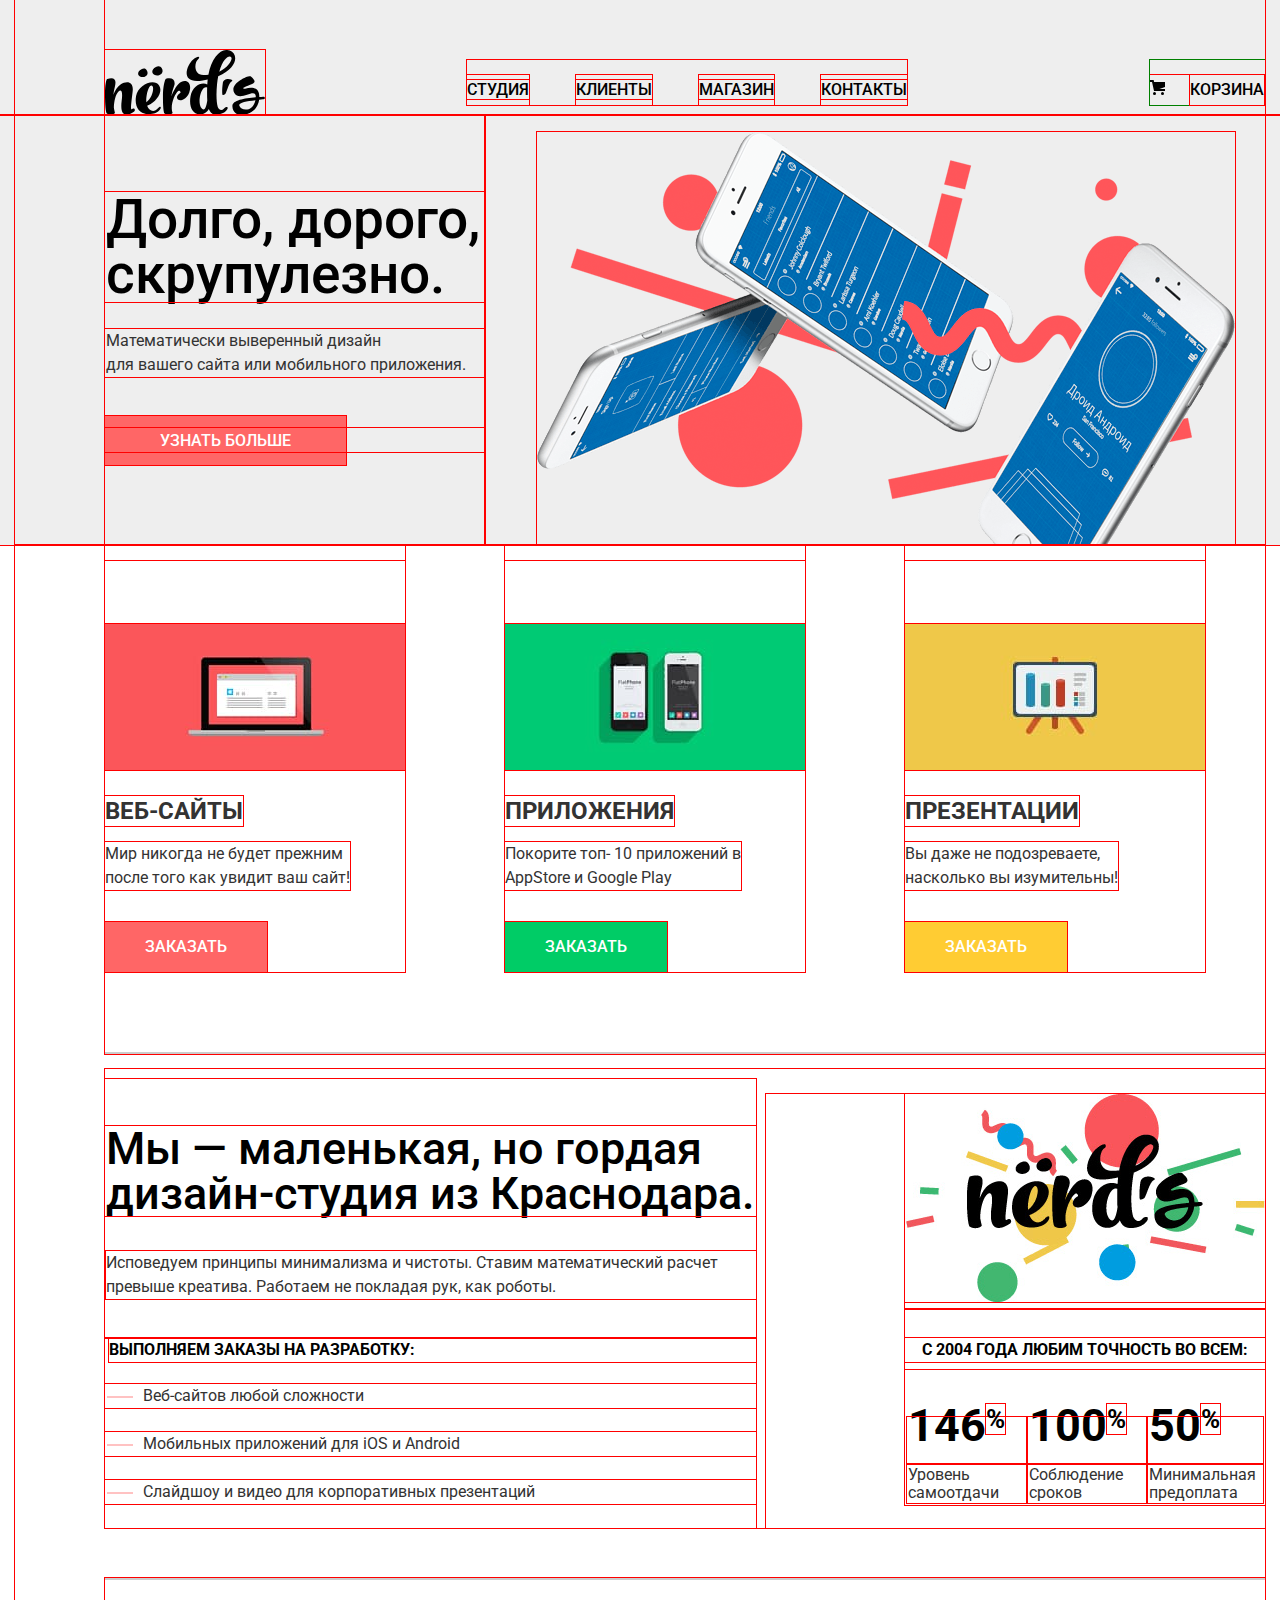
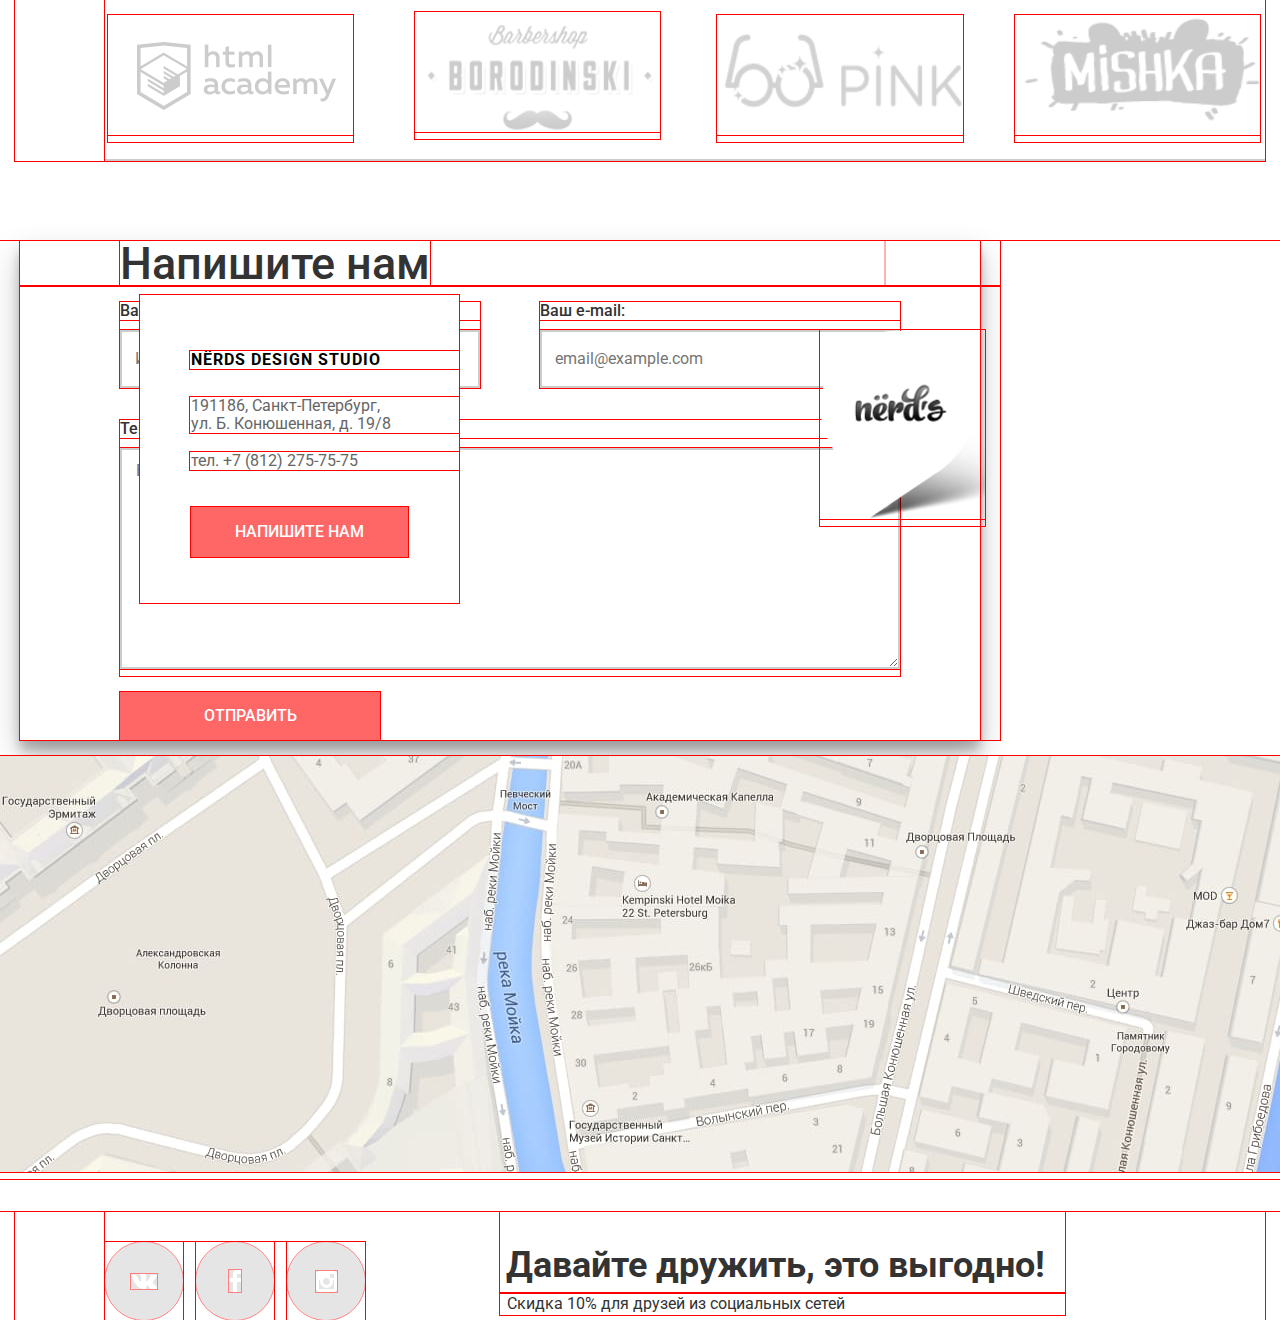
==== commit 8b707afa: "личный проект задание 19" ====
--- a/index.html
+++ b/index.html
@@ -1,269 +1,224 @@
 <!DOCTYPE html>
 <html lang="ru">
-  <head>
-    <meta charset="utf-8">
-    <title>Дизайн-студия Нёрдс</title>
-    <link rel="stylesheet" href="https://fonts.googleapis.com/css?family=Roboto:400,500,700&display=swap&subset=cyrillic">
-    <link href="css/normalize.css" rel="stylesheet">
-     <link href="css/style.css" rel="stylesheet">
-  </head>
-
-  <body>
-  	
-<header class="common-header">
-<!--  <p>Репозиторий создан для обучения на профессиональном онлайн‑курсе «<a href="https://htmlacademy.ru/intensive/htmlcss">HTML и CSS, уровень 1</a>».</p>-->
-   <div class="container">
-	<nav class="common-navigation">
- 		<img src="img/nerds-logo.svg" alt="Логотип дизайн-студии Нёрдс" width="160" height="65"> 			    
- 		<ul class="site-navigation  without-markers">
- 			<li><a href="#">Студия</a></li>
- 			<li><a href="#">Клиенты</a></li>
- 			<li><a href="catalog.html">Магазин</a></li>
- 			<li><a href="#">Контакты</a></li>
- 		</ul>
- 		
- 		<ul class="basket-navigation without-markers">
- 		<li><a class="basket-link" href="#"><svg xmlns="http://www.w3.org/2000/svg" width="15" height="15"><circle cx="4.5" cy="13.5" r="1.5"/><circle cx="12.5" cy="13.5" r="1.5"/><path d="M15 2H4.07l-.422-2H0v2h2.031l1.985 9H15V9H9.441L15 6.951z"/></svg>Корзина</a></li>
- 	    </ul>
- 	</nav>
-    </div>
-</header>
-  
-<main>
-<h1 class="visually-hidden">Дизайн-студия Нёрдс</h1>
-
-<div class="privilege-background"> 
-
-<div class="container">
-
-<section class="privilege-list">
-	<h2 class="visually-hidden">Наши преимущества</h2>
-	<div class="privilege-item">
-	<div class="privilege">
-		<h3>Долго, дорого, скрупулезно.</h3>
-		<p>Математически выверенный дизайн <br> для вашего сайта или мобильного приложения.</p>
-		<div>
-        <a class="button" href="#">Узнать больше</a>
-    </div>
-	</div>
-<div class="slide"><img src="img/slide1.png" width="698" height="413" alt=""></div>
-    </div>
-
-    
-    <div class=" privilege hidden-window">
-		<h3>Любим математику как никто другой!</h3>
-		<p>Никакого креатива, только математические формулы для расчета идеальных пропорций</p>
-		<div>
-        <a class="button" href="#">Узнать больше</a>
-    </div>
-	</div>
-
-    <div class="privilege hidden-window">
-		<h3>Только ночь, только хардкор!</h3>
-		<p>Работать днем, как все? Мы против этого. Ближе к полуночи работа только начинается</p>
-		<div>
-        <a class="button" href="#">Узнать больше</a>
-    </div>
-	</div>
-
-
-</section>	
-</div>
-</div>
-
-<div class="main-services-container"> 
-<section class="main-services">
-	
-	<h2 class="visually-hidden">Услуги</h2>
-	
-	<ul class="services-list without-markers">
+	<head>
+		<meta charset="utf-8">
+		<title>Дизайн-студия Нёрдс</title>
+		<link rel="stylesheet" href="https://fonts.googleapis.com/css?family=Roboto:400,500,700&display=swap&subset=cyrillic">
+		<link href="css/normalize.css" rel="stylesheet">
+		<link href="css/style.css" rel="stylesheet">
+	</head>
+	<body>
 		
- 	<li class="services-item">
- 		 
- 		 <h3>Веб-сайты</h3>
- 		 <p class="slogan">Мир никогда не будет прежним <br> после того как увидит ваш сайт!</p>
- 		 <p class="order"><img src="img/illustration-1.jpg" width="300" height="146" alt="">
- 		</p >
- 		
- 		 <a  class="button button-web"  href="catalog.html">Заказать</a>
- 		 
- 	</li>
-   
-   
- 	
- 	<li class="services-item">
- 		
- 		<h3>Приложения</h3>
- 		
-        <p class="slogan"> Покорите топ- 10 приложений в <br> AppStore и Google Play</p>
-        <p class="order"><img src="img/illustration-2.jpg" width="300" height="146" alt="">
- 		</p >
-        <a class="button button-app" href="catalog.html">Заказать</a>
-        
- 	</li>
-    
-
-   
- 	<li class="services-item">
- 		
- 		<h3>Презентации</h3>
- 		
-        <p class="slogan">Вы даже не подозреваете,<br> насколько вы изумительны!</p>
-        <p class="order"><img src="img/illustration-3.jpg" width="300" height="146" alt="">
- 		</p >
-        <a  class="button button-presentation" href="catalog.html">Заказать</a>
-        
- 	</li>
- 	
- 	</ul>
- 
- </section>
-
-
-
-<section class="information">
-	<div class="information-column-left">
-<h2 class="visually-hidden">Информация</h2>
-
-	<p class="who-we-are">Мы &mdash; маленькая, но гордая дизайн-студия из Краснодара.</p>
-	<p class="robots">Исповедуем принципы минимализма и чистоты. Ставим математический  расчет превыше креатива. Работаем не покладая рук, как роботы.<p>
-    <p class="orders">Выполняем заказы на разработку:</p>
-    <ul class="without-markers marker-red">
-    	<li>Веб-сайтов любой сложности</li>
-    	<li>Мобильных приложений для iOS и Android</li>
-    	<li>Слайдшоу и видео для корпоративных презентаций</li>
-    </ul>
-</div>
-
-   <div class ="information-column-right">
-   	<div class="information-column-right-row1">
-<img src="img/nerds-illustration.png" alt="Логотип дизайн-студии Нёрдс" width="360" height="208">
-</div>
-<div class="information-column-right-row2">
-    <p class="principles">
-    	С 2004 года любим точность во всем: 
-    </p>
-    <table class="information-table1">
-    	<tr class="percent-table">
-    		<td>146<sup>%</sup></td>
-    		<td>100<sup>%</sup></td>
-    		<td>50<sup>%</sup></td>
-    	</tr>
-        <tr class="definition-table">
-        	<td>Уровень самоотдачи</td>
-        	<td>Соблюдение сроков</td>
-        	<td>Минимальная предоплата</td>
-        </tr>
-
-    </table>
-</div>
-</div>
-</section>
-
-    <ul class="logos without-markers">
-
-    
-	<li class="html-logo"><a  href="https://htmlacademy.ru/intensive/htmlcss"><img src="img/html.png" alt="Логотип HTML Академии" width="245" height="120"></a></li>
-    
-
-    
-    
-	<li class="borodinski-logo"><a href=""><img src="img/borodinski.png" alt="Логотип барбершопа Бородинский" width="245" height="120"></a></li>
-    
-    
-	
-	<li class="pink-logo"><a href=""><img src="img/pink.png" alt="Логотип приложения для мобильных устройств Пинк" width="246" height="120"></a></li>
-    
-   
-    
-    <li class="mishka-logo"><a href=""><img src="img/mishka.png" alt="Логотип магазина вязаных игрушек работы Мишка" width="245" height="120"></a></li>
-    
-
-</ul>
-
-
-</div>
-
-
-
-	<section class="about-us">
-        <h3 class="visually-hidden">Как нас найти</h3>
-
-	
-
-	<form class=" visually-hidden write-us-form" action="https://echo.htmlacademy.ru" method="post">
-        <div class="write-us-form-flex1">
-        
-
-		<h2>Напишите нам</h2>
-		<button  class="button write-us-button" type="button"><img src="img/close-cross.svg" width="20" height="20" alt=""></button>
-	    </div>
-
-	    <div class="write-us-form-flex2">
-        <p class="form-item1">
-		<label for="form-user-name"> Ваше имя:</label>
-			<input  id="form-user-name" type="text"  name="user_name" placeholder="Имя Фамилия">
+		<header class="common-header">
+			
+			<div class="container">
+				<nav class="common-navigation">
+					<img src="img/nerds-logo.svg" alt="Логотип дизайн-студии Нёрдс" width="160" height="65">
+					<ul class="site-navigation  without-markers">
+						<li><a href="#">Студия</a></li>
+						<li><a href="#">Клиенты</a></li>
+						<li><a href="catalog.html">Магазин</a></li>
+						<li><a href="#">Контакты</a></li>
+					</ul>
+					
+					<ul class="basket-navigation without-markers">
+						<li><a class="basket-link" href="#">Корзина</a></li>
+					</ul>
+				</nav>
+			</div>
+		</header>
 		
-        </p>
-
-        <p class="form-item2">
-        <label for="form-user-email" > Ваш e-mail:</label>
-			<input   id="form-user-email" type="email" name="user_email" placeholder="email@example.com">
-		
-	    </p>
-
-        <p class="form-item3">
-		<label for="form-user-text"> Текст письма: </label>
-			<textarea id="form-user-text" name="user_text" placeholder="В свободной форме"></textarea>
-		
-        </p> 
-	    
-
-		<button  class= "button " type="submit">Отправить</button>
-        </div>
-	</form>
-
-	<div class="address">
-		<p class="trademark">nёrds design studio</p>
-		<p class="p1">191186, Санкт-Петербург,<br>  ул. Б. Конюшенная, д. 19/8 </p>
-		<p class="p2">тел. +7 (812) 275-75-75 </p>
-		<button class ="button" type="button">Напишите нам</button>
-	</div>
-
-	<p>
-<img src="img/map.jpg" alt="Офис компании расположен по адресу:191186, Санкт-Петербург,  ул. Б. Конюшенная, д. 19/8" width="1440" height="416">
-</p>
-
-<p class="map-marker">
-        <img src="img/map-marker.png"  width="auto" height="189" alt="">
-    </p>
-
-</section>
-
-
-</main>
-
-
-
-
-<footer class="common-footer">
-
-
-
-	<div class="container">
-	<div class="contacts-social">
-	<div class="footer-contacts">	
-	<p class="offer">Давайте дружить, это выгодно!</p>
-	<p class="discount">Скидка 10% для друзей из социальных сетей</p>
-    </div>
-	<ul class="footer-social without-markers">
-			<li><a class="social-button" href="#"><span class="visually-hidden">Вконтакте</span><svg xmlns="http://www.w3.org/2000/svg" width="26" height="15" viewBox="0 0 26 15"><path fill="#FFF" d="M16.138 11.51c.956-.309 2.18 2.04 3.483 2.939.978.681 1.727.534 1.727.534l3.473-.05s1.815-.112.957-1.554c-.071-.12-.503-1.069-2.585-3.022-2.177-2.043-1.882-1.712.739-5.244 1.597-2.153 2.236-3.468 2.036-4.028-.192-.539-1.365-.399-1.365-.399L20.69.713c-.381.001-.704.119-.851.515-.003.004-.621 1.666-1.445 3.079-1.741 2.989-2.436 3.148-2.724 2.961-.661-.433-.494-1.737-.494-2.664 0-2.897.432-4.105-.846-4.417-.427-.104-.739-.172-1.828-.182-1.392-.021-2.574 0-3.244.329-.445.223-.786.712-.579.74.26.035.843.16 1.155.586.401.552.389 1.789.389 1.789s.229 3.411-.54 3.834c-.528.29-1.25-.302-2.803-3.016-.793-1.388-1.392-2.922-1.392-2.922s-.116-.285-.326-.441c-.25-.185-.6-.244-.6-.244L.848.684S.29.7.085.946c-.182.218-.015.668-.015.668s2.909 6.881 6.203 10.347c3.02 3.182 6.452 2.971 6.452 2.971h1.555s.469-.054.709-.312c.224-.24.214-.691.214-.691s-.031-2.109.935-2.419z"/></svg></a></li>
-			<li><a class="social-button" href="#"><span class="visually-hidden">Фейсбук</span><svg xmlns="http://www.w3.org/2000/svg" width="12" height="22"><path fill="#FFF" d="M12 4V0H8a4 4 0 00-4 4v4H0v4h4v10h4V12h4V8H8V4h4z"/></svg></a></li>
-			<li><a class="social-button" href="#"><span class="visually-hidden">Инстаграмм</span><svg xmlns="http://www.w3.org/2000/svg" width="21" height="21"><path fill="#FFF" d="M18 0H3C1.35 0 0 1.35 0 3v15c0 1.65 1.35 3 3 3h15c1.65 0 3-1.35 3-3V3c0-1.65-1.35-3-3-3zm-7.5 7c1.93 0 3.5 1.57 3.5 3.5S12.43 14 10.5 14 7 12.43 7 10.5 8.57 7 10.5 7zM18 18H3V9h1.181A6.504 6.504 0 004 10.5a6.5 6.5 0 1013 0 6.45 6.45 0 00-.181-1.5H18v9zm0-11h-4V3h4v4z"/></svg></a></li>
-		</ul>	
-	</div>  
-	</div>
-</footer>   
- 
-  </body>
-</html>
+		<main>
+			<h1 class="visually-hidden">Дизайн-студия Нёрдс</h1>
+			<div class="privilege-background">
+				<div class="container">
+					<section class="privilege-list">
+						<h2 class="visually-hidden">Наши преимущества</h2>
+						<div class="privilege-item">
+							<div class="privilege">
+								<h3>Долго, дорого, скрупулезно.</h3>
+								<p>Математически выверенный дизайн <br> для вашего сайта или мобильного приложения.</p>
+								<div>
+									<a class="button" href="#">Узнать больше</a>
+								</div>
+							</div>
+							<div class="slide"><img src="img/slide1.png" width="698" height="413" alt=""></div>
+						</div>
+						
+						<div class=" privilege hidden-window">
+							<h3>Любим математику как никто другой!</h3>
+							<p>Никакого креатива, только математические формулы для расчета идеальных пропорций</p>
+							<div>
+								<a class="button" href="#">Узнать больше</a>
+							</div>
+						</div>
+						<div class="privilege hidden-window">
+							<h3>Только ночь, только хардкор!</h3>
+							<p>Работать днем, как все? Мы против этого. Ближе к полуночи работа только начинается</p>
+							<div>
+								<a class="button" href="#">Узнать больше</a>
+							</div>
+						</div>
+					</section>
+				</div>
+			</div>
+			<div class="main-services-container">
+				<section class="main-services">
+					
+					<h2 class="visually-hidden">Услуги</h2>
+					
+					<ul class="services-list without-markers">
+						
+						<li class="services-item">
+							
+							<h3>Веб-сайты</h3>
+							<p class="slogan">Мир никогда не будет прежним <br> после того как увидит ваш сайт!</p>
+							<p class="order"><img src="img/illustration-1.jpg" width="300" height="146" alt="">
+							</p >
+							
+							<a  class="button button-web"  href="catalog.html">Заказать</a>
+							
+						</li>
+						
+						
+						
+						<li class="services-item">
+							
+							<h3>Приложения</h3>
+							
+							<p class="slogan"> Покорите топ- 10 приложений в <br> AppStore и Google Play</p>
+							<p class="order"><img src="img/illustration-2.jpg" width="300" height="146" alt="">
+							</p >
+							<a class="button button-app" href="catalog.html">Заказать</a>
+							
+						</li>
+						
+						
+						<li class="services-item">
+							
+							<h3>Презентации</h3>
+							
+							<p class="slogan">Вы даже не подозреваете,<br> насколько вы изумительны!</p>
+							<p class="order"><img src="img/illustration-3.jpg" width="300" height="146" alt="">
+							</p >
+							<a  class="button button-presentation" href="catalog.html">Заказать</a>
+							
+						</li>
+						
+					</ul>
+					
+				</section>
+				<section class="information">
+					<div class="information-column-left">
+						<h2 class="visually-hidden">Информация</h2>
+						<p class="who-we-are">Мы &mdash; маленькая, но гордая дизайн-студия из Краснодара.</p>
+						<p class="robots">Исповедуем принципы минимализма и чистоты. Ставим математический  расчет превыше креатива. Работаем не покладая рук, как роботы.<p>
+							<p class="orders">Выполняем заказы на разработку:</p>
+							<ul class="without-markers marker-red">
+								<li>Веб-сайтов любой сложности</li>
+								<li>Мобильных приложений для iOS и Android</li>
+								<li>Слайдшоу и видео для корпоративных презентаций</li>
+							</ul>
+						</div>
+						<div class ="information-column-right">
+							<div class="information-column-right-row1">
+								<img src="img/nerds-illustration.png" alt="Логотип дизайн-студии Нёрдс" width="360" height="208">
+							</div>
+							<div class="information-column-right-row2">
+								<p class="principles">
+									С 2004 года любим точность во всем:
+								</p>
+								<table class="information-table1">
+									<tr class="percent-table">
+										<td>146<sup>%</sup></td>
+										<td>100<sup>%</sup></td>
+										<td>50<sup>%</sup></td>
+									</tr>
+									<tr class="definition-table">
+										<td>Уровень самоотдачи</td>
+										<td>Соблюдение сроков</td>
+										<td>Минимальная предоплата</td>
+									</tr>
+								</table>
+							</div>
+						</div>
+					</section>
+					<ul class="logos without-markers">
+						
+						<li class="html-logo"><a  href="https://htmlacademy.ru/intensive/htmlcss"><img src="img/html.png" alt="Логотип HTML Академии" width="245" height="120"></a></li>
+						
+						
+						
+						<li class="borodinski-logo"><a href=""><img src="img/borodinski.png" alt="Логотип барбершопа Бородинский" width="245" height="120"></a></li>
+						
+						
+						
+						<li class="pink-logo"><a href=""><img src="img/pink.png" alt="Логотип приложения для мобильных устройств Пинк" width="246" height="120"></a></li>
+						
+						
+						
+						<li class="mishka-logo"><a href=""><img src="img/mishka.png" alt="Логотип магазина вязаных игрушек работы Мишка" width="245" height="120"></a></li>
+						
+					</ul>
+				</div>
+				<section class="about-us">
+					<h3 class="visually-hidden">Как нас найти</h3>
+					
+					<form class="  write-us-form" action="https://echo.htmlacademy.ru" method="post">
+						<div class="write-us-form-flex1">
+							
+							<h2>Напишите нам</h2>
+							<button  class="button write-us-button" type="button"></button>
+						</div>
+						<div class="write-us-form-flex2">
+							<p class="form-item1">
+								<label for="form-user-name"> Ваше имя:</label>
+								<input  id="form-user-name" type="text"  name="user_name" placeholder="Имя Фамилия">
+								
+							</p>
+							<p class="form-item2">
+								<label for="form-user-email" > Ваш e-mail:</label>
+								<input   id="form-user-email" type="email" name="user_email" placeholder="email@example.com">
+								
+							</p>
+							<p class="form-item3">
+								<label for="form-user-text"> Текст письма: </label>
+								<textarea id="form-user-text" name="user_text" placeholder="В свободной форме"></textarea>
+								
+							</p>
+							
+							<button  class= "button " type="submit">Отправить</button>
+						</div>
+					</form>
+					<div class="address">
+						<p class="trademark">nёrds design studio</p>
+						<p class="p1">191186, Санкт-Петербург,<br>  ул. Б. Конюшенная, д. 19/8 </p>
+						<p class="p2">тел. +7 (812) 275-75-75 </p>
+						<button class ="button" type="button">Напишите нам</button>
+					</div>
+					<p>
+						<img src="img/map.jpg" alt="Офис компании расположен по адресу:191186, Санкт-Петербург,  ул. Б. Конюшенная, д. 19/8" width="1440" height="416">
+					</p>
+					<p class="map-marker">
+						<img src="img/map-marker.png"  width="auto" height="189" alt="">
+					</p>
+				</section>
+			</main>
+			<footer class="common-footer">
+				<div class="container">
+					<div class="contacts-social">
+						<div class="footer-contacts">
+							<p class="offer">Давайте дружить, это выгодно!</p>
+							<p class="discount">Скидка 10% для друзей из социальных сетей</p>
+						</div>
+						<ul class="footer-social without-markers">
+							<li><a class="social-button" href="#"><span class="visually-hidden">Вконтакте</span><svg xmlns="http://www.w3.org/2000/svg" width="26" height="15" viewBox="0 0 26 15"><path fill="#FFF" d="M16.138 11.51c.956-.309 2.18 2.04 3.483 2.939.978.681 1.727.534 1.727.534l3.473-.05s1.815-.112.957-1.554c-.071-.12-.503-1.069-2.585-3.022-2.177-2.043-1.882-1.712.739-5.244 1.597-2.153 2.236-3.468 2.036-4.028-.192-.539-1.365-.399-1.365-.399L20.69.713c-.381.001-.704.119-.851.515-.003.004-.621 1.666-1.445 3.079-1.741 2.989-2.436 3.148-2.724 2.961-.661-.433-.494-1.737-.494-2.664 0-2.897.432-4.105-.846-4.417-.427-.104-.739-.172-1.828-.182-1.392-.021-2.574 0-3.244.329-.445.223-.786.712-.579.74.26.035.843.16 1.155.586.401.552.389 1.789.389 1.789s.229 3.411-.54 3.834c-.528.29-1.25-.302-2.803-3.016-.793-1.388-1.392-2.922-1.392-2.922s-.116-.285-.326-.441c-.25-.185-.6-.244-.6-.244L.848.684S.29.7.085.946c-.182.218-.015.668-.015.668s2.909 6.881 6.203 10.347c3.02 3.182 6.452 2.971 6.452 2.971h1.555s.469-.054.709-.312c.224-.24.214-.691.214-.691s-.031-2.109.935-2.419z"/></svg></a></li>
+							<li><a class="social-button" href="#"><span class="visually-hidden">Фейсбук</span><svg xmlns="http://www.w3.org/2000/svg" width="12" height="22"><path fill="#FFF" d="M12 4V0H8a4 4 0 00-4 4v4H0v4h4v10h4V12h4V8H8V4h4z"/></svg></a></li>
+							<li><a class="social-button" href="#"><span class="visually-hidden">Инстаграмм</span><svg xmlns="http://www.w3.org/2000/svg" width="21" height="21"><path fill="#FFF" d="M18 0H3C1.35 0 0 1.35 0 3v15c0 1.65 1.35 3 3 3h15c1.65 0 3-1.35 3-3V3c0-1.65-1.35-3-3-3zm-7.5 7c1.93 0 3.5 1.57 3.5 3.5S12.43 14 10.5 14 7 12.43 7 10.5 8.57 7 10.5 7zM18 18H3V9h1.181A6.504 6.504 0 004 10.5a6.5 6.5 0 1013 0 6.45 6.45 0 00-.181-1.5H18v9zm0-11h-4V3h4v4z"/></svg></a></li>
+						</ul>
+					</div>
+				</div>
+			</footer>
+			
+		</body>
+	</html>--- a/css/style.css
+++ b/css/style.css
@@ -1,21 +1,26 @@
 body {
-  margin: 0;
-  padding: 0;
+    margin: 0;
+    padding: 0;
  
-  font-family: "Roboto", Arial, sans-serif;
-  font-size: 16px;
-  line-height: 24px;
-  font-weight: 400;
-  color: #333333;
-  background-color: #ffffff;
+    font-family: "Roboto", Arial, sans-serif;
+    font-size: 16px;
+    line-height: 24px;
+    font-weight: 400;
+    color: #333333;
+    background-color: #ffffff;
   
 }
 
+* {
+	outline:1px solid red;
+}
+
+
 
 
 a {
-  text-decoration: none;
-  color: #000000;
+    text-decoration: none;
+    color: #000000;
 }
 
 fieldset {
@@ -30,11 +35,18 @@
 	text-transform: uppercase;
 }
 
+sup {
+	font-size: 26px;
+	line-height: 28px;
+	font-weight: bold;
+}
+
+
 .without-markers li {
 	list-style: none;
 }
 
-.information-table1  {
+.information-table1 {
 	padding-top: 45px;
 	text-align: left;
 }
@@ -47,44 +59,44 @@
 }
 
 .visually-hidden {
-  position: absolute;
-  width: 1px;
-  height: 1px;
-  margin: -1px;
-  padding: 0;
-  overflow: hidden;
-  border: 0;
-  clip: rect(0, 0, 0, 0);
+    position: absolute;
+    width: 1px;
+    height: 1px;
+    margin: -1px;
+    padding: 0;
+    overflow: hidden;
+    border: 0;
+    clip: rect(0, 0, 0, 0);
 }
 
 .visually-hidden:not(:focus):not(:active),
 input[type="checkbox"].visually-hidden,
 input[type="radio"].visually-hidden {
-  position: absolute;
-
-  width: 1px;
-  height: 1px;
-  margin: -1px;
-  border: 0;
-  padding: 0;
-
-  white-space: nowrap;
-
-  clip-path: inset(100%);
-  clip: rect(0 0 0 0);
-  overflow: hidden;
+    position: absolute;
+
+    width: 1px;
+    height: 1px;
+    margin: -1px;
+    border: 0;
+    padding: 0;
+
+    white-space: nowrap;
+
+    clip-path: inset(100%);
+    clip: rect(0 0 0 0);
+    overflow: hidden;
 }
 
 
 .button {
-  line-height:18px;	
-  font-weight: 500;
-  text-align: center;
-  color: #ffffff;
-  vertical-align: middle;
-  text-transform: uppercase;
-  border: none;
-  padding: 15px 55px;
+    line-height:18px;	
+    font-weight: 500;
+    text-align: center;
+    color: #ffffff;
+    vertical-align: middle;
+    text-transform: uppercase;
+    border: none;
+    padding: 15px 55px;
 }
 
 
@@ -92,35 +104,45 @@
 
 .common-header {
    
-   line-height: 30px;
-   font-weight: 500;
-   color: #000000;
-   background-color: #cccccc;
-   background-image: url(../img/fon.png);
-   text-transform: uppercase;
-   /*justify-content: center;*/
-   margin:0;
+    line-height: 30px;
+    font-weight: 500;
+    color: #000000;
+    background-color: #cccccc;
+    background-image: url("../img/fon.png");
+    text-transform: uppercase;
    
-   padding:0;
-}
-
-
-
-
-.common-header a:hover {
+    margin:0;
+   
+    padding:0;
+}
+
+
+
+
+.site-navigation a:hover {
     color: #ff6666;
 }
 
-.common-header a:focus {
+.site-navigation a:focus {
 	border-bottom: 2px solid #ff6666;
 	padding-bottom: 5px;
 
 }
 
-.common-header a:active {
+.site-navigation a:active {
 	color: #999999;
 	border-bottom: none;
 }
+
+
+.basket-navigation a:focus {
+	border-bottom: 2px solid #ff6666;
+	padding-bottom: 5px;
+	outline: 1px solid red;
+
+}
+
+
 
 .container,
 .main-services-container
@@ -133,18 +155,14 @@
 
 
 
-.common-navigation,
-.catalog-navigation
- {
+.common-navigation {
+ 
 	display: flex;
 	flex-wrap: wrap;
 	align-items: center;
-	/*justify-content: space-between;*/
-	margin:0;
-   padding:0;
-   padding-top:50px;
-  
-
+	margin:0;
+    padding:0;
+    padding-top:50px;
   
 
 }	
@@ -159,20 +177,13 @@
 	margin-right:202px;
 }
 
-.catalog-navigation img {
-	width:160px;
-	margin:0;
-	padding: 0;
-	margin-right:202px;
-}
+
 
 .common-navigation img:active {
 	opacity: 0.3;
 }
 
-.catalog-navigation img:active {
-	opacity: 0.3;
-}
+
 
 .site-navigation {
 	display:flex;
@@ -181,9 +192,9 @@
 	justify-content: space-between;
 	width: 440px;
     margin:0;
-   padding:0;
-   margin-right:243px;
-   padding-top:15px;
+    padding:0;
+    margin-right:243px;
+    padding-top:15px;
 
 }
 
@@ -194,9 +205,9 @@
 	justify-content: space-between;
 	width: 440px;
     margin:0;
-   padding:0;
-   margin-right: 243px;
-   padding-top:2px;
+    padding:0;
+    margin-right: 243px;
+    padding-top:2px;
 
 }
 
@@ -211,15 +222,17 @@
     padding:0;
     width: 115px;
     padding-top:15px;
-
+    background-image: url("../img/cart-icon.svg");
+    background-repeat: no-repeat;
+    background-position: 0px 20px;
+    outline: 1px solid green;
    
 }
 
 .catalog-navigation .basket-catalog-navigation {
 	padding:0;
-	 
-	 margin-bottom: 0px;
-	 margin-top:2px;
+	margin-bottom: 0px;
+	margin-top:2px;
 
 }
 
@@ -227,8 +240,8 @@
     position: relative;
 	display: block;
 	
-	 margin:0;
-     padding:0;
+	margin:0;
+    padding:0;
 	margin-left: 40px;
 }
 
@@ -241,13 +254,10 @@
 
 
 
-
-
-
 .privilege-background {
     margin:0;
-     padding:0;
-     background-image: url(../img/fon.png); 
+    padding:0;
+    background-image: url("../img/fon.png"); 
 	background-color: #cccccc;
 }
 
@@ -258,14 +268,14 @@
 .privilege-list {
 	display: flex;
 	margin:0;
-     padding:0;
+    padding:0;
    
 } 
 
 
 .privilege-item {
-	 margin:0;
-     padding:0;
+	margin:0;
+    padding:0;
 	display: flex;
 	 
 	
@@ -274,10 +284,10 @@
 
 
 .privilege {
-	 margin:0;
-     padding:0;
+	margin:0;
+    padding:0;
     width: 380px;
-    background-image: url(../img/fon.png);
+    background-image: url("../img/fon.png");
 	background-color: #cccccc;
 	padding-top:77px;
 }
@@ -295,7 +305,7 @@
 
 .slide img {
 	display: block;
-	
+
 	margin: 0;
 	padding: 0;
 }
@@ -305,14 +315,14 @@
 	line-height: 55px;
 	font-weight: 500;
 	color: #000000;
-	 margin:0;
-     padding:0;
+	margin:0;
+    padding:0;
 	margin-bottom: 27px;
 	padding-left:1px;
 }
 
 .privilege p {
-	 margin:0;
+	margin:0;
     padding:0;
     padding-left:1px;
 	margin-bottom: 51px;
@@ -338,15 +348,13 @@
 
 .services-list {
 	display:flex;
-	/*justify-content: space-between;*/
+	
 	margin: 0;
     padding: 0;
     margin-bottom: 15px;
     padding-bottom:80px;
     border-bottom:2px solid #cccccc;
     
-   
-
 	
 }
 
@@ -357,8 +365,6 @@
 	width: 300px;
 	margin-right: 100px;
 	
-	
-
 	
 }
 
@@ -367,7 +373,6 @@
      padding:0;
      margin-bottom:19px;
     
-    
      
 }
 
@@ -381,11 +386,11 @@
 
 
 .services-item  img {
-	display: block;
-  width: 300px;
-  padding:0;
-  margin:0;
-  margin-top: 63px;
+    display: block;
+    width: 300px;
+    padding:0;
+    margin:0;
+    margin-top: 63px;
   }
 
 .services-item .order {
@@ -409,11 +414,7 @@
 
 }
 
-/*.main-services {
-	padding: 0;
-	margin:0;
-	border-bottom:2px solid #cccccc;
-}*/
+
 
 .button-web {
     background-color: #ff6666;	
@@ -457,8 +458,6 @@
 .information {
 	display: flex;
 	margin-bottom: 50px;
-	
-	
 	padding: 0;
 	
 }
@@ -473,7 +472,6 @@
 }
 
 .marker-red {
-	
 	display: flex;
 	flex-direction: column;
 	margin:0;
@@ -502,8 +500,8 @@
 
 
 
-.information-column-right
- {
+.information-column-right {
+ 
  	display: flex;
  	flex-direction: column;
  	align-items: flex-end;
@@ -521,10 +519,7 @@
 	width: 360px;
 }
 
-/*.information-column-right-row1 {
-
-	margin-left:10px;
-}*/
+
 
 
 .who-we-are {
@@ -553,9 +548,8 @@
 }
 
 .orders,
-.principles
- {
- 	color:#000000;
+.principles {
+  	color:#000000;
 	font-weight: 700;
 	text-transform: uppercase;
 }
@@ -568,11 +562,7 @@
 
 }
 
-sup {
-	font-size: 26px;
-	line-height: 28px;
-	font-weight: bold;
-}
+
 
 .information-table1 {
 	margin-top:8px;
@@ -580,7 +570,7 @@
 }
 
 
- .percent-table td{
+ .percent-table td {
 	font-size: 45px;
 	line-height: 10px;
 	font-weight: 700;
@@ -590,7 +580,7 @@
 
 }
 
-.definition-table td{
+.definition-table td {
 	line-height: 18px;
 }
 
@@ -626,7 +616,7 @@
   display: block;
   color: #000000;
   background-color: #cccccc;
-  background-image: url(../img/fon.png);
+  background-image: url("../img/fon.png");
   padding:16px 78px;
 }
 
@@ -635,7 +625,7 @@
 	padding: 16px 21px;
 	color:#000000;
 	background-color: #cccccc;
-	background-image: url(../img/fon.png);
+	background-image: url("../img/fon.png");
 	
 }
 
@@ -659,7 +649,7 @@
 	flex-direction: column;
 	background-color: #ffffff;
 	border: none;
-	 box-shadow: 0 14px 28px rgba(0,0,0,0.25), 0 10px 10px rgba(0,0,0,0.22);
+	box-shadow: 0 14px 28px rgba(0,0,0,0.25), 0 10px 10px rgba(0,0,0,0.22);
 	
 }
 
@@ -686,7 +676,7 @@
 	padding: 0;
 	background-color: #ffffff;
 	opacity: 0.3;
-	
+	outline: 1px solid red;
 }
 
 
@@ -715,8 +705,8 @@
 
 
 
-.write-us-form-flex2 .form-item1
-{
+.write-us-form-flex2 .form-item1 {
+
 
 	margin-left:100px;
     width: 360px;
@@ -730,17 +720,13 @@
 	border: 2px solid #cccccc;
 }
 
-.write-us-form-flex2 .form-item2
-{
-	
+.write-us-form-flex2 .form-item2 {
 	margin-right:100px;
 	width: 360px;
 
 }
 
-.write-us-form-flex2 .form-item3
-{
-	
+.write-us-form-flex2 .form-item3 {
 	width:100%;
 	margin-right: 100px;
 	margin-left: 100px;
@@ -749,8 +735,7 @@
 }
 
 
-.write-us-form-flex2 input
-{
+.write-us-form-flex2 input {
 	box-sizing: border-box;
 	width: 360px;
 	border-width: 2px;
@@ -785,7 +770,7 @@
 
 .logos {
 	display: flex;
-	/*justify-content: space-between;*/
+	
 	align-items:center;
 	margin:0;
 	padding:0;
@@ -794,7 +779,7 @@
 	margin-bottom:80px;
 	border-top:2px solid #cccccc;
 	border-bottom:2px solid #cccccc;
-	/*box-shadow: 0 0 0 3px green;*/
+	
 	padding-right:40px;
 	padding-left:0px;
 }
@@ -804,16 +789,15 @@
 }
 
 .logos li {
-	 margin:0;
-	 padding:0;
-	/* background: rgba(255, 45, 82, 0.2);
-  box-shadow: 0 0 0 3px rgb(255, 45, 82);*/
+	margin:0;
+	padding:0;
+	
 }
 
 
 .logos .html-logo {
-  margin-top:35px;
-  margin-left:3px;
+    margin-top:35px;
+    margin-left:3px;
 }
 
 
@@ -861,7 +845,7 @@
 	padding:0;
 	margin-top:30px;
 	margin-bottom:33px;
-/*box-shadow: 0 0 0 3px green;*/
+
 }
 
 
@@ -962,8 +946,6 @@
 .contacts-social {
 	display: flex;
 	flex-direction: row-reverse;
-
-	
 	align-items: baseline;
 	margin: 0;
 	padding:0;
@@ -979,7 +961,6 @@
 	padding:0;
 	margin-right: auto;
 	width: 260px;
-	
 	align-self: flex-end;
 	
 }
@@ -1079,7 +1060,7 @@
     margin:0;
     padding:0;
 	margin-right: 27px;
-	/*box-shadow: 0 0 0 3px blue;*/
+	
 
 }
 
@@ -1117,12 +1098,7 @@
 
 
 
-/*.catalog-sort li {
-	font-size: 14px;
-	line-height: 18px;
-	color:#cccccc;
-	text-transform: uppercase;
-}*/
+
 
 .catalog-sort-list li:hover {
 	color:#999999;
@@ -1151,8 +1127,7 @@
 	margin:0;
 	margin-right: 40px;
 	margin-bottom: 27px;
-	/*background: rgba(0, 128, 0, 0.2);
-  box-shadow: 0 0 0 3px green;*/
+	
 }
 
 .catalog-item .small-window {
@@ -1160,7 +1135,7 @@
 	width:360px;
 	height: 232px;
 	background-color: #cccccc;
-	background-image: url(../img/fon.png);
+	background-image: url("../img/fon.png");
 	padding:0;
 	margin:0;
 	left:0;
@@ -1172,18 +1147,14 @@
     padding: 0;
 	margin:0;
 	padding-top: 40px;
-	/*background: rgba(0, 128, 0, 0.2);
-  box-shadow: 0 0 0 3px red;*/
+	
 
 }
 
 .catalog-item img {
-	
-	/*margin-top: -10px;*/
-	padding: 0;
-	margin:0;
-	/*background: rgba(0, 128, 0, 0.2);
-  box-shadow: 0 0 0 3px blue;*/
+	padding: 0;
+	margin:0;
+	
 }
 
 .catalog-item h3 {
@@ -1191,12 +1162,10 @@
 	line-height: 30px;
 	font-weight: 700;
 	text-transform: uppercase;
-	/*background: rgba(0, 128, 0, 0.2);
-  box-shadow: 0 0 0 3px blue;*/
-  text-align: center;
-  margin:0;
-  margin-bottom: 14px;
-  margin-top:28px;
+    text-align: center;
+    margin:0;
+    margin-bottom: 14px;
+    margin-top:28px;
 
 }
 
@@ -1212,11 +1181,9 @@
 	line-height: 18px;
 	color:#666666;
 	text-align: center;
-	/*background: rgba(0, 128, 0, 0.2);
-  box-shadow: 0 0 0 3px green;*/
-  margin-right: 90px;
-  margin-left:90px;
-  margin-bottom:30px;
+    margin-right: 90px;
+    margin-left:90px;
+    margin-bottom:30px;
 
 }
 
@@ -1246,7 +1213,6 @@
 	height: 40px;
 	background-image: url("../img/browser.svg");
 	background-repeat: no-repeat;
-	/*background-position: 0 0;*/
 	top: 0;
 	left: 0;
 	opacity: 0.1;
@@ -1254,7 +1220,7 @@
 
 
 .catalog-list li:nth-child(2n) {
-  margin-right: 0;
+    margin-right: 0;
   
 }
 
@@ -1265,8 +1231,6 @@
 	text-align: center;
 	margin:0;
 	padding: 0;
-	
-	/*box-shadow: 0 0 0 3px red;*/
 	padding-bottom:108px;
 	padding-top:55px;
 	margin-bottom: 50px;
@@ -1276,7 +1240,7 @@
 
 .catalog-title {
 	background-color: #cccccc;
-	background-image: url(../img/fon.png);
+	background-image: url("../img/fon.png");
 	margin:0;
 	padding: 0;
 	padding-top: 11px;
@@ -1293,16 +1257,13 @@
 	color:#000000;
 	text-transform: uppercase;
 	letter-spacing: 1px;
-
-}
-
-.catalog-price {
-	min-height: 264px;
 	margin:0;
   	padding: 0;
   	margin-top:5px;
-	/*сделано временно, для сетки, пока нет контента*/
-}
+
+}
+
+
 
 .catalog-sort-title  {
 	font-size: 18px;
@@ -1353,8 +1314,7 @@
 .form-item {
 	margin-bottom:20px;
 	padding-left:36px;
-/*background: rgba(0, 128, 0, 0.2);
-  box-shadow: 0 0 0 3px green;*/
+
 
 }
 
@@ -1447,7 +1407,7 @@
 	line-height: 18px;
 	color:#333333;
 	background-color: #cccccc;
-	background-image: url(../img/fon.png);
+	background-image: url("../img/fon.png");
 	border:none;
 	text-align: center;
 	vertical-align: middle;
@@ -1457,3 +1417,111 @@
 }
 
 
+
+
+
+
+.filter-item {
+  margin: 0;
+  padding: 0;
+  
+  border: none;
+  
+  /* Для демонстрации */
+  width: 260px;
+  margin: 50px auto; 
+}
+
+.range-filter {
+  width: 260px;
+  margin-top: 49px;
+}
+
+.filter-item legend {
+  font-size: 18px;
+  line-height: 24px;
+  text-transform: uppercase;
+  font-weight: 700;
+}
+
+.range-controls {
+  position: relative;
+  
+  height: 41px;
+  margin-bottom: 15px;
+  padding-top: 39px;
+  padding-right: 20px;
+  padding-left: 20px;
+  
+  background-color: #f1f1f1;
+  
+  border-radius: 5px;
+}
+
+.range-controls .scale {
+  height: 2px;
+
+  background: #d7dcde;
+}
+
+.range-controls .bar {
+  width: 70%;
+  height: 2px;
+
+  background: #00ca74;
+}
+
+.range-controls .toggle {
+  position: absolute;
+  top: 31px;
+  left: 0;
+  
+  width: 4px;
+  height: 4px;
+  padding: 0;
+
+  border: 8px solid #ffffff;
+  background-color: #ababab;
+  box-shadow: 0 2px 1px 0 #cfcfcf;
+  border-radius: 50%;
+  cursor: pointer;
+}
+
+.range-controls .toggle-min {
+  left: 50px;
+}
+
+.range-controls .toggle-max {
+  left: 110px;
+}
+
+.price-controls {
+  font-size: 0;
+}
+
+.price-controls label {
+  display: inline-block;
+  width: 50%;
+  
+  font-size: 16px;
+  text-transform: uppercase;
+}
+
+.price-controls input {
+  width: 60px;
+  padding: 8px 10px;
+  margin-left: 10px;
+  
+  font-family: Roboto, Arial, sans-serif;
+  font-size: 16px;
+  text-align: center;
+  color: #283136;
+  
+  border: none;
+  border-radius: 5px;
+  background: #f1f1f1;
+}
+
+.max-price {
+  text-align: right;
+}
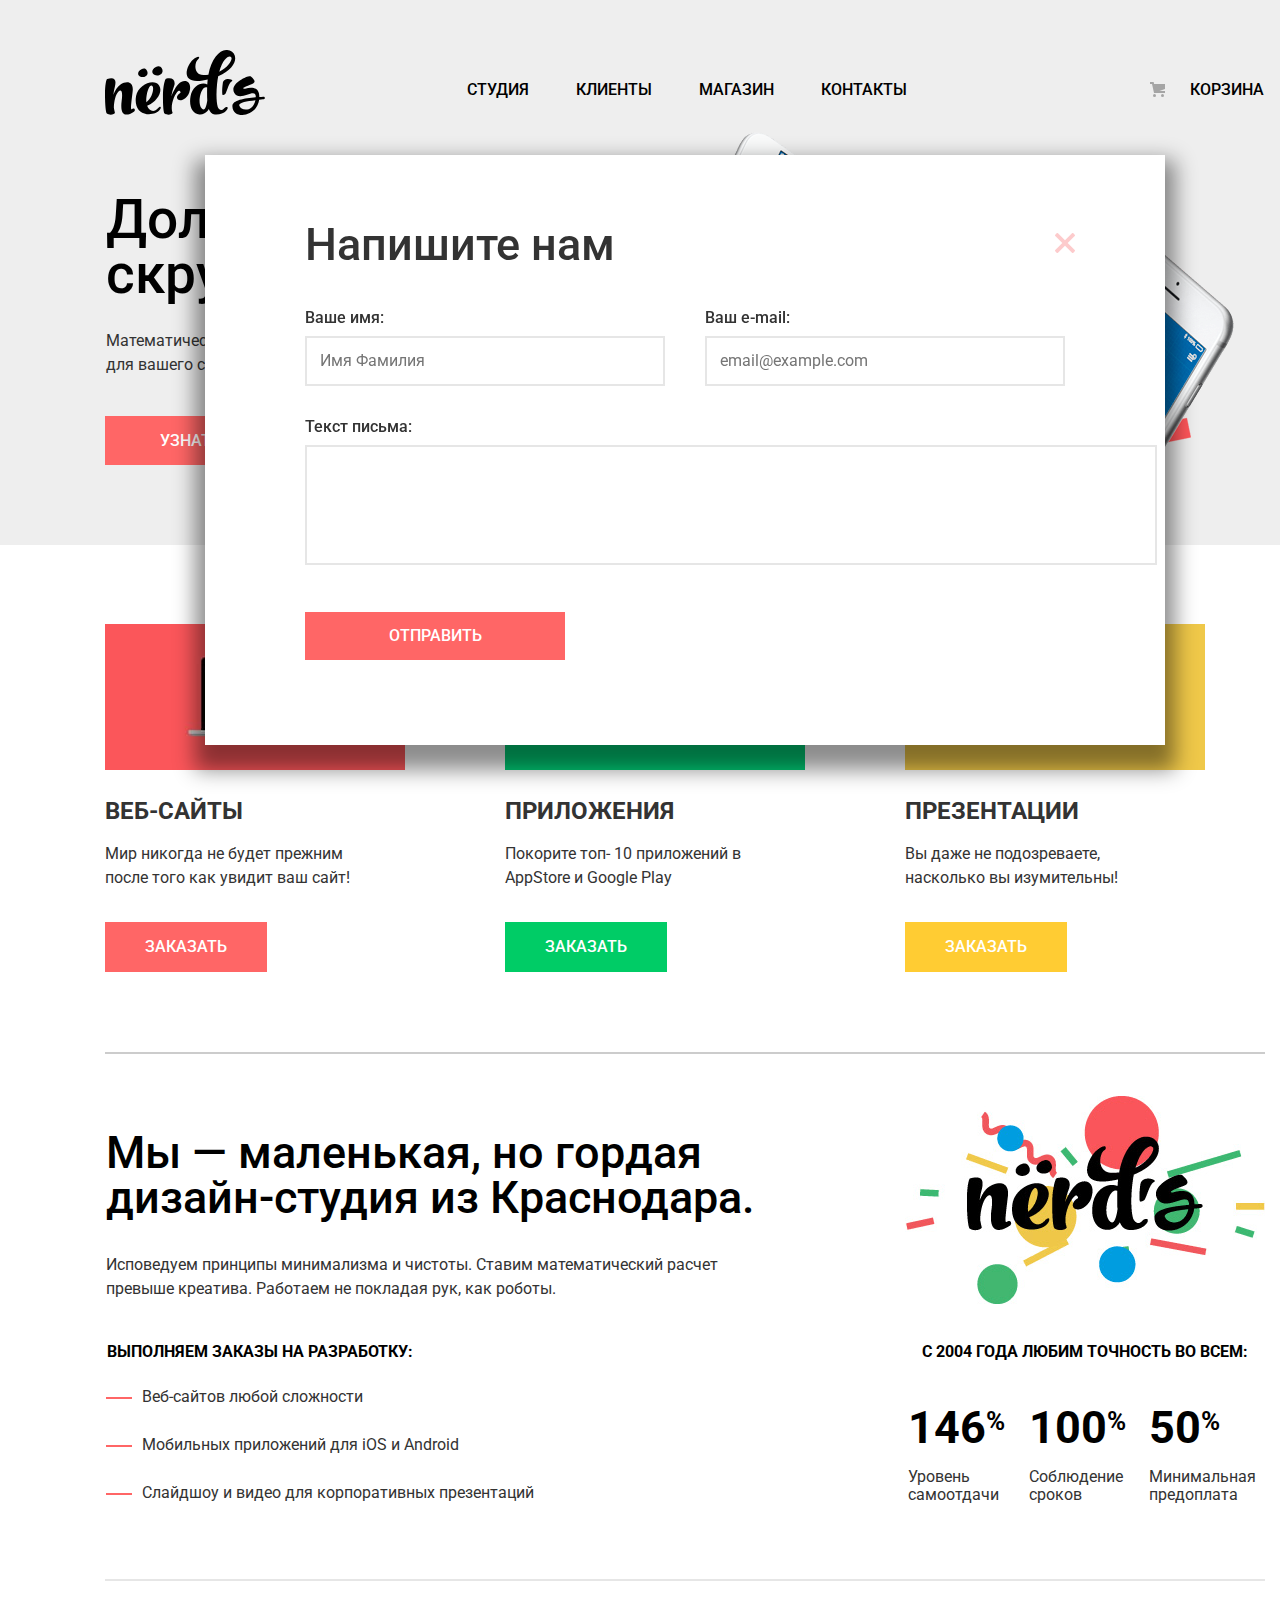
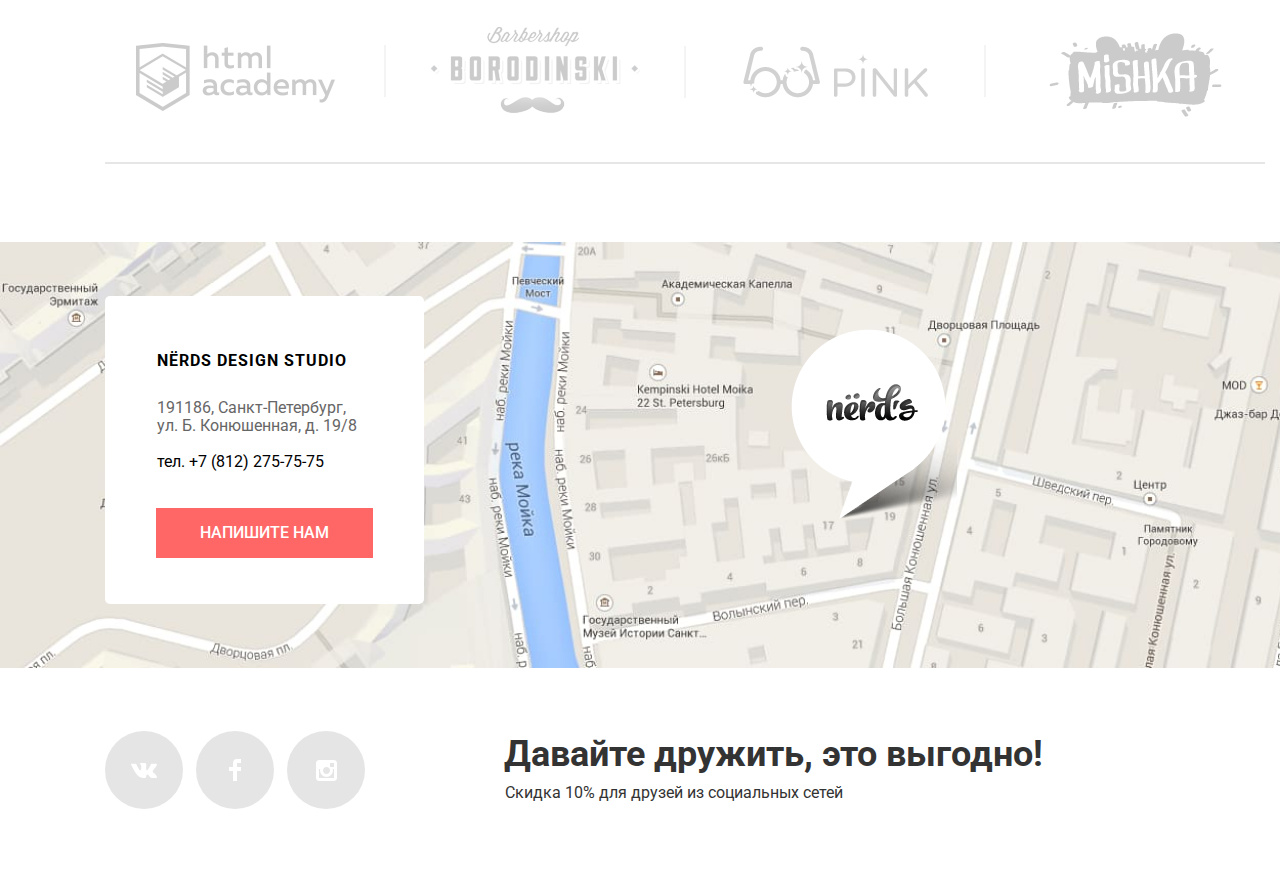
==== commit 34d7855d: "после доработок" ====
--- a/index.html
+++ b/index.html
@@ -5,24 +5,26 @@
 		<title>Дизайн-студия Нёрдс</title>
 		<link rel="stylesheet" href="https://fonts.googleapis.com/css?family=Roboto:400,500,700&display=swap&subset=cyrillic">
 		<link href="css/normalize.css" rel="stylesheet">
-		<link href="css/style.css" rel="stylesheet">
+		<link href="css/new-style.css" rel="stylesheet">
 	</head>
 	<body>
 		
 		<header class="common-header">
 			
 			<div class="container">
-				<nav class="common-navigation">
-					<img src="img/nerds-logo.svg" alt="Логотип дизайн-студии Нёрдс" width="160" height="65">
+				<nav class="common-navigation ">
+					
+					<img class="width-100" src="img/nerds-logo.svg" alt="Логотип дизайн-студии Нёрдс" width="160" height="65">
+					
 					<ul class="site-navigation  without-markers">
-						<li><a href="#">Студия</a></li>
-						<li><a href="#">Клиенты</a></li>
-						<li><a href="catalog.html">Магазин</a></li>
-						<li><a href="#">Контакты</a></li>
+						<li><a class="without-decoration-a" href="#">Студия</a></li>
+						<li><a class="without-decoration-a" href="#">Клиенты</a></li>
+						<li><a class="without-decoration-a" href="catalog.html">Магазин</a></li>
+						<li><a class="without-decoration-a" href="#">Контакты</a></li>
 					</ul>
 					
 					<ul class="basket-navigation without-markers">
-						<li><a class="basket-link" href="#">Корзина</a></li>
+						<li><a class="basket-link without-decoration-a" href="#"><svg xmlns="http://www.w3.org/2000/svg" width="15" height="15"><circle cx="4.5" cy="13.5" r="1.5"/><circle cx="12.5" cy="13.5" r="1.5"/><path d="M15 2H4.07l-.422-2H0v2h2.031l1.985 9H15V9H9.441L15 6.951z"/></svg>Корзина</a></li>
 					</ul>
 				</nav>
 			</div>
@@ -34,34 +36,51 @@
 				<div class="container">
 					<section class="privilege-list">
 						<h2 class="visually-hidden">Наши преимущества</h2>
+						
 						<div class="privilege-item">
 							<div class="privilege">
 								<h3>Долго, дорого, скрупулезно.</h3>
 								<p>Математически выверенный дизайн <br> для вашего сайта или мобильного приложения.</p>
 								<div>
-									<a class="button" href="#">Узнать больше</a>
+									<a class="button without-decoration-a" href="#">Узнать больше</a>
 								</div>
 							</div>
-							<div class="slide"><img src="img/slide1.png" width="698" height="413" alt=""></div>
-						</div>
-						
-						<div class=" privilege hidden-window">
-							<h3>Любим математику как никто другой!</h3>
-							<p>Никакого креатива, только математические формулы для расчета идеальных пропорций</p>
-							<div>
-								<a class="button" href="#">Узнать больше</a>
-							</div>
-						</div>
-						<div class="privilege hidden-window">
-							<h3>Только ночь, только хардкор!</h3>
-							<p>Работать днем, как все? Мы против этого. Ближе к полуночи работа только начинается</p>
-							<div>
-								<a class="button" href="#">Узнать больше</a>
-							</div>
-						</div>
+							<div class="slide">
+								<img class="width-100" src="img/slide1.png" width="698" height="413" alt="">
+								
+							</div>
+						</div>
+						
+						<div class="privilege-item hidden-window">
+							
+							<div class="privilege">
+								<h3>Любим математику как никто другой!</h3>
+								<p>Никакого креатива, только математические формулы для расчета идеальных пропорций</p>
+								<div>
+									<a class="button without-decoration-a" href="#">Узнать больше</a>
+								</div>
+							</div>
+							<div class="slide"><img class="width-100" src="img/slide2.png" width="698" height="413" alt=""></div>
+						</div>
+						<div class="privilege-item hidden-window">
+							<div class="privilege">
+								<h3>Только ночь, только хардкор!</h3>
+								<p>Работать днем, как все? Мы против этого. Ближе к полуночи работа только начинается</p>
+								<div>
+									<a class="button without-decoration-a" href="#">Узнать больше</a>
+								</div>
+							</div>
+							<div class="slide"><img class="width-100" src="img/slide3.png" width="698" height="413" alt=""></div>
+						</div>
+						<ul class="switchers withou-markers">
+							<li class="switcher switcher1"></li>
+							<li class="switcher"></li>
+							<li class="switcher"></li>
+						</ul>
 					</section>
 				</div>
 			</div>
+			
 			<div class="main-services-container">
 				<section class="main-services">
 					
@@ -72,11 +91,11 @@
 						<li class="services-item">
 							
 							<h3>Веб-сайты</h3>
-							<p class="slogan">Мир никогда не будет прежним <br> после того как увидит ваш сайт!</p>
-							<p class="order"><img src="img/illustration-1.jpg" width="300" height="146" alt="">
+							<p class="slogan">Мир никогда не будет прежним  после того как увидит ваш сайт!</p>
+							<p class="order"><img class="width-100" src="img/illustration-1.jpg" width="300" height="146" alt="">
 							</p >
 							
-							<a  class="button button-web"  href="catalog.html">Заказать</a>
+							<a  class="button button-web without-decoration-a"  href="catalog.html">Заказать</a>
 							
 						</li>
 						
@@ -86,10 +105,10 @@
 							
 							<h3>Приложения</h3>
 							
-							<p class="slogan"> Покорите топ- 10 приложений в <br> AppStore и Google Play</p>
-							<p class="order"><img src="img/illustration-2.jpg" width="300" height="146" alt="">
+							<p class="slogan"> Покорите топ- 10 приложений в  AppStore и Google Play</p>
+							<p class="order"><img class="width-100" src="img/illustration-2.jpg" width="300" height="146" alt="">
 							</p >
-							<a class="button button-app" href="catalog.html">Заказать</a>
+							<a class="button button-app without-decoration-a" href="catalog.html">Заказать</a>
 							
 						</li>
 						
@@ -98,10 +117,10 @@
 							
 							<h3>Презентации</h3>
 							
-							<p class="slogan">Вы даже не подозреваете,<br> насколько вы изумительны!</p>
-							<p class="order"><img src="img/illustration-3.jpg" width="300" height="146" alt="">
+							<p class="slogan">Вы даже не подозреваете, насколько вы изумительны!</p>
+							<p class="order"><img class="width-100" src="img/illustration-3.jpg" width="300" height="146" alt="">
 							</p >
-							<a  class="button button-presentation" href="catalog.html">Заказать</a>
+							<a  class="button button-presentation without-decoration-a" href="catalog.html">Заказать</a>
 							
 						</li>
 						
@@ -122,7 +141,7 @@
 						</div>
 						<div class ="information-column-right">
 							<div class="information-column-right-row1">
-								<img src="img/nerds-illustration.png" alt="Логотип дизайн-студии Нёрдс" width="360" height="208">
+								<img class="width-100" src="img/nerds-illustration.png" alt="Логотип дизайн-студии Нёрдс" width="360" height="208">
 							</div>
 							<div class="information-column-right-row2">
 								<p class="principles">
@@ -130,9 +149,9 @@
 								</p>
 								<table class="information-table1">
 									<tr class="percent-table">
-										<td>146<sup>%</sup></td>
-										<td>100<sup>%</sup></td>
-										<td>50<sup>%</sup></td>
+										<td>146<sup class="percent-sup">%</sup></td>
+										<td>100<sup  class="percent-sup">%</sup></td>
+										<td>50<sup  class="percent-sup">%</sup></td>
 									</tr>
 									<tr class="definition-table">
 										<td>Уровень самоотдачи</td>
@@ -145,32 +164,34 @@
 					</section>
 					<ul class="logos without-markers">
 						
-						<li class="html-logo"><a  href="https://htmlacademy.ru/intensive/htmlcss"><img src="img/html.png" alt="Логотип HTML Академии" width="245" height="120"></a></li>
-						
-						
-						
-						<li class="borodinski-logo"><a href=""><img src="img/borodinski.png" alt="Логотип барбершопа Бородинский" width="245" height="120"></a></li>
-						
-						
-						
-						<li class="pink-logo"><a href=""><img src="img/pink.png" alt="Логотип приложения для мобильных устройств Пинк" width="246" height="120"></a></li>
-						
-						
-						
-						<li class="mishka-logo"><a href=""><img src="img/mishka.png" alt="Логотип магазина вязаных игрушек работы Мишка" width="245" height="120"></a></li>
+						<li class="html-logo"><a class="without-decoration-a" href="https://htmlacademy.ru/intensive/htmlcss"><img class="width-100" src="img/html2.png" alt="Логотип HTML Академии" width="207" height="99"></a></li>
+						
+						
+						
+						<li class="borodinski-logo"><a class="without-decoration-a" href=""><img class="width-100" src="img/borodinski2.png" alt="Логотип барбершопа Бородинский" width="227" height="99"></a></li>
+						
+						
+						
+						<li class="pink-logo"><a class="without-decoration-a" href=""><img class="width-100" src="img/pink2.png" alt="Логотип приложения для мобильных устройств Пинк" width="192" height="85"></a></li>
+						
+						
+						
+						<li class="mishka-logo"><a class="without-decoration-a" href=""><img class="width-100" src="img/mishka2.png" alt="Логотип магазина вязаных игрушек работы Мишка" width="179" height="99"></a></li>
 						
 					</ul>
 				</div>
+				
 				<section class="about-us">
 					<h3 class="visually-hidden">Как нас найти</h3>
 					
-					<form class="  write-us-form" action="https://echo.htmlacademy.ru" method="post">
+					<form class= "write-us-form" action="https://echo.htmlacademy.ru" method="post">
 						<div class="write-us-form-flex1">
 							
 							<h2>Напишите нам</h2>
-							<button  class="button write-us-button" type="button"></button>
-						</div>
-						<div class="write-us-form-flex2">
+							
+							<button  class="button write-us-button without-borders-button" type="button"><img class="width-100" src="img/close-cross.svg" width="20" height="20" alt="Кнопка закрытия формы"></button>
+						</div>
+						<div class=" write-us-form-flex2">
 							<p class="form-item1">
 								<label for="form-user-name"> Ваше имя:</label>
 								<input  id="form-user-name" type="text"  name="user_name" placeholder="Имя Фамилия">
@@ -183,42 +204,52 @@
 							</p>
 							<p class="form-item3">
 								<label for="form-user-text"> Текст письма: </label>
-								<textarea id="form-user-text" name="user_text" placeholder="В свободной форме"></textarea>
-								
+						<textarea id="form-user-text" name="user_text" placeholder="В свободной форме"  rows="1" cols="90">
+							
+						</textarea>					
 							</p>
 							
-							<button  class= "button " type="submit">Отправить</button>
+							<button  class= "button without-borders-button " type="submit">Отправить</button>
 						</div>
 					</form>
-					<div class="address">
-						<p class="trademark">nёrds design studio</p>
-						<p class="p1">191186, Санкт-Петербург,<br>  ул. Б. Конюшенная, д. 19/8 </p>
-						<p class="p2">тел. +7 (812) 275-75-75 </p>
-						<button class ="button" type="button">Напишите нам</button>
-					</div>
-					<p>
-						<img src="img/map.jpg" alt="Офис компании расположен по адресу:191186, Санкт-Петербург,  ул. Б. Конюшенная, д. 19/8" width="1440" height="416">
-					</p>
-					<p class="map-marker">
-						<img src="img/map-marker.png"  width="auto" height="189" alt="">
-					</p>
+					
+					
+					<div class="container-down flex">
+                    
+                    <div class="address">
+                        <p class="trademark">nёrds design studio</p>
+                        <p class="p1">191186, Санкт-Петербург,<br>  ул. Б. Конюшенная, д. 19/8 </p>
+                        <p class="p2"><a class="without-decoration-a" href="tel:88122757575">тел. +7 (812) 275-75-75</a> </p>
+                        <button class ="button without-borders-button" type="button">Напишите нам</button>
+                    </div>
+                    <p>
+                        <img class="visually-hidden width-100"  src="img/map.jpg" alt="Офис компании расположен по адресу:191186, Санкт-Петербург,  ул. Б. Конюшенная, д. 19/8" width="1440" height="416">
+                    </p>
+                    <div class="map-marker">
+                        <img class="width-100" src="img/map-marker.png"  width="166" height="190" alt="">
+                    </div>
+                </div>
+					
+					
 				</section>
 			</main>
 			<footer class="common-footer">
 				<div class="container">
 					<div class="contacts-social">
+						
 						<div class="footer-contacts">
 							<p class="offer">Давайте дружить, это выгодно!</p>
 							<p class="discount">Скидка 10% для друзей из социальных сетей</p>
 						</div>
+						
 						<ul class="footer-social without-markers">
-							<li><a class="social-button" href="#"><span class="visually-hidden">Вконтакте</span><svg xmlns="http://www.w3.org/2000/svg" width="26" height="15" viewBox="0 0 26 15"><path fill="#FFF" d="M16.138 11.51c.956-.309 2.18 2.04 3.483 2.939.978.681 1.727.534 1.727.534l3.473-.05s1.815-.112.957-1.554c-.071-.12-.503-1.069-2.585-3.022-2.177-2.043-1.882-1.712.739-5.244 1.597-2.153 2.236-3.468 2.036-4.028-.192-.539-1.365-.399-1.365-.399L20.69.713c-.381.001-.704.119-.851.515-.003.004-.621 1.666-1.445 3.079-1.741 2.989-2.436 3.148-2.724 2.961-.661-.433-.494-1.737-.494-2.664 0-2.897.432-4.105-.846-4.417-.427-.104-.739-.172-1.828-.182-1.392-.021-2.574 0-3.244.329-.445.223-.786.712-.579.74.26.035.843.16 1.155.586.401.552.389 1.789.389 1.789s.229 3.411-.54 3.834c-.528.29-1.25-.302-2.803-3.016-.793-1.388-1.392-2.922-1.392-2.922s-.116-.285-.326-.441c-.25-.185-.6-.244-.6-.244L.848.684S.29.7.085.946c-.182.218-.015.668-.015.668s2.909 6.881 6.203 10.347c3.02 3.182 6.452 2.971 6.452 2.971h1.555s.469-.054.709-.312c.224-.24.214-.691.214-.691s-.031-2.109.935-2.419z"/></svg></a></li>
-							<li><a class="social-button" href="#"><span class="visually-hidden">Фейсбук</span><svg xmlns="http://www.w3.org/2000/svg" width="12" height="22"><path fill="#FFF" d="M12 4V0H8a4 4 0 00-4 4v4H0v4h4v10h4V12h4V8H8V4h4z"/></svg></a></li>
-							<li><a class="social-button" href="#"><span class="visually-hidden">Инстаграмм</span><svg xmlns="http://www.w3.org/2000/svg" width="21" height="21"><path fill="#FFF" d="M18 0H3C1.35 0 0 1.35 0 3v15c0 1.65 1.35 3 3 3h15c1.65 0 3-1.35 3-3V3c0-1.65-1.35-3-3-3zm-7.5 7c1.93 0 3.5 1.57 3.5 3.5S12.43 14 10.5 14 7 12.43 7 10.5 8.57 7 10.5 7zM18 18H3V9h1.181A6.504 6.504 0 004 10.5a6.5 6.5 0 1013 0 6.45 6.45 0 00-.181-1.5H18v9zm0-11h-4V3h4v4z"/></svg></a></li>
+							<li><a class="social-button without-decoration-a" href="#"><span class="visually-hidden">Вконтакте</span><svg xmlns="http://www.w3.org/2000/svg" width="26" height="15" viewBox="0 0 26 15"><path fill="#FFF" d="M16.138 11.51c.956-.309 2.18 2.04 3.483 2.939.978.681 1.727.534 1.727.534l3.473-.05s1.815-.112.957-1.554c-.071-.12-.503-1.069-2.585-3.022-2.177-2.043-1.882-1.712.739-5.244 1.597-2.153 2.236-3.468 2.036-4.028-.192-.539-1.365-.399-1.365-.399L20.69.713c-.381.001-.704.119-.851.515-.003.004-.621 1.666-1.445 3.079-1.741 2.989-2.436 3.148-2.724 2.961-.661-.433-.494-1.737-.494-2.664 0-2.897.432-4.105-.846-4.417-.427-.104-.739-.172-1.828-.182-1.392-.021-2.574 0-3.244.329-.445.223-.786.712-.579.74.26.035.843.16 1.155.586.401.552.389 1.789.389 1.789s.229 3.411-.54 3.834c-.528.29-1.25-.302-2.803-3.016-.793-1.388-1.392-2.922-1.392-2.922s-.116-.285-.326-.441c-.25-.185-.6-.244-.6-.244L.848.684S.29.7.085.946c-.182.218-.015.668-.015.668s2.909 6.881 6.203 10.347c3.02 3.182 6.452 2.971 6.452 2.971h1.555s.469-.054.709-.312c.224-.24.214-.691.214-.691s-.031-2.109.935-2.419z"/></svg></a></li>
+							<li><a class="social-button without-decoration-a" href="#"><span class="visually-hidden">Фейсбук</span><svg xmlns="http://www.w3.org/2000/svg" width="12" height="22"><path fill="#FFF" d="M12 4V0H8a4 4 0 00-4 4v4H0v4h4v10h4V12h4V8H8V4h4z"/></svg></a></li>
+							<li><a class="social-button without-decoration-a" href="#"><span class="visually-hidden">Инстаграмм</span><svg xmlns="http://www.w3.org/2000/svg" width="21" height="21"><path fill="#FFF" d="M18 0H3C1.35 0 0 1.35 0 3v15c0 1.65 1.35 3 3 3h15c1.65 0 3-1.35 3-3V3c0-1.65-1.35-3-3-3zm-7.5 7c1.93 0 3.5 1.57 3.5 3.5S12.43 14 10.5 14 7 12.43 7 10.5 8.57 7 10.5 7zM18 18H3V9h1.181A6.504 6.504 0 004 10.5a6.5 6.5 0 1013 0 6.45 6.45 0 00-.181-1.5H18v9zm0-11h-4V3h4v4z"/></svg></a></li>
 						</ul>
 					</div>
 				</div>
 			</footer>
-			
+		<script src="js/script.js"></script>	
 		</body>
 	</html>--- a/css/new-style.css
+++ b/css/new-style.css
@@ -0,0 +1,1876 @@
+body {
+    font-family: 'Roboto', Arial, sans-serif;
+    font-size: 16px;
+    font-weight: 400;
+    line-height: 24px;
+
+    box-sizing: border-box;
+    margin: 0;
+    padding: 0;
+
+    color: #333333;
+    background-color: #ffffff;
+}
+
+
+
+.width-100 {
+    max-width: 100%;
+    height: auto;
+}
+
+.without-decoration-a {
+    text-decoration: none;
+
+    color: #000000;
+}
+
+.without-borders-fieldset {
+    border: none;
+}
+
+.without-borders-button {
+    border: none;
+    outline: none;
+}
+
+.without-transform-legend {
+    text-transform: uppercase;
+}
+
+.percent-sup {
+    font-size: 26px;
+    font-weight: bold;
+    line-height: 28px;
+}
+
+
+
+.without-markers li {
+    list-style: none;
+}
+
+.information-table1 {
+    padding-top: 45px;
+
+    text-align: left;
+}
+
+
+
+
+.hidden-window {
+    display: none;
+}
+
+
+.visually-hidden {
+    position: absolute;
+
+    overflow: hidden;
+    clip: rect(0, 0, 0, 0);
+
+    width: 1px;
+    height: 1px;
+    margin: -1px;
+    padding: 0;
+
+    border: 0;
+}
+
+.visually-hidden:not(:focus):not(:active),
+input[type='checkbox'].visually-hidden,
+input[type='radio'].visually-hidden {
+    position: absolute;
+
+    overflow: hidden;
+    clip: rect(0 0 0 0);
+
+    width: 1px;
+    height: 1px;
+    margin: -1px;
+    padding: 0;
+
+    white-space: nowrap;
+
+    border: 0;
+
+    -webkit-clip-path: inset(100%);
+            clip-path: inset(100%);
+}
+
+
+.button {
+    font-weight: 500;
+    line-height: 18px;
+
+    padding: 15px 55px;
+
+    text-align: center;
+    vertical-align: middle;
+    text-transform: uppercase;
+
+    color: #ffffff;
+    border: none;
+}
+
+
+
+
+.common-header {
+    font-weight: 500;
+    line-height: 30px;
+
+    margin: 0;
+    padding: 0;
+
+    text-transform: uppercase;
+
+    color: #000000;
+    background-color: #cccccc;
+    background-image: url('../img/fon.png');
+}
+
+
+
+
+.common-header a:hover {
+    color: #ff6666;
+}
+
+.common-header a:focus {
+    padding-bottom: 5px;
+
+    border-bottom: 2px solid #ff6666;
+}
+
+.common-header a:focus:first-of-type {
+    border-bottom: none;
+}
+
+
+.common-header a:active {
+    color: #999999;
+    border-bottom: none;
+}
+
+.container,
+.main-services-container {
+    width: 1160px;
+    margin: 0 auto;
+    padding-left: 90px;
+}
+
+
+
+
+.common-navigation {
+    display: flex;
+
+    margin: 0;
+    padding: 0;
+    padding-top: 50px;
+
+    flex-wrap: wrap;
+    align-items: center;
+}
+
+
+
+
+.common-navigation img {
+    width: 160px;
+    margin: 0;
+    margin-right: 202px;
+    padding: 0;
+}
+
+
+
+.catalog-navigation img:hover {
+    opacity: 0.5;
+}
+
+
+.catalog-navigation img:active {
+    opacity: 0.3;
+}
+
+
+
+
+.site-navigation {
+    display: flex;
+    flex-direction: row;
+
+    width: 440px;
+    margin: 0;
+    margin-right: 243px;
+    padding: 0;
+    padding-top: 15px;
+
+    flex-wrap: wrap;
+    justify-content: space-between;
+}
+
+.site-catalog-navigation {
+    display: flex;
+    flex-direction: row;
+
+    width: 440px;
+    margin: 0;
+    margin-right: 243px;
+    padding: 0;
+    padding-top: 2px;
+
+    flex-wrap: wrap;
+    justify-content: space-between;
+}
+
+
+.basket-navigation {
+    display: flex;
+    flex-direction: row;
+
+    width: 115px;
+    margin: 0;
+    padding: 0;
+    padding-top: 15px;
+
+    flex-wrap: wrap;
+    justify-content: space-between;
+}
+
+.catalog-navigation .basket-catalog-navigation {
+    margin-top: 2px;
+    margin-bottom: 0;
+    padding: 0;
+}
+
+.basket-navigation .basket-link {
+    position: relative;
+
+    display: block;
+
+    margin: 0;
+    margin-left: 40px;
+    padding: 0;
+}
+
+.basket-link svg {
+    position: absolute;
+    top: 7px;
+    left: -40px;
+
+    opacity: 0.3;
+}
+
+
+
+.privilege-background {
+    margin: 0;
+    padding: 0;
+
+    background-color: #cccccc;
+    background-image: url('../img/fon.png');
+}
+
+
+
+
+
+.privilege-list {
+    display: flex;
+
+    margin: 0;
+    padding: 0;
+}
+
+
+.privilege-item {
+    display: flex;
+
+    margin: 0;
+    padding: 0;
+}
+
+
+.privilege {
+    width: 380px;
+    margin: 0;
+    padding: 0;
+    padding-top: 77px;
+
+    background-color: #cccccc;
+    background-image: url('../img/fon.png');
+}
+
+.slide {
+    position: relative;
+
+    margin: 0;
+    padding: 0;
+    padding-top: 17px;
+    padding-left: 51px;
+}
+
+
+.slide img {
+    display: block;
+
+    margin: 0;
+    padding: 0;
+}
+
+
+
+
+
+.switchers {
+    position: absolute;
+    top: 416px;
+    bottom: 0;
+    left: 5px;
+
+    width: 100%;
+    height: 30px;
+
+    text-align: center;
+}
+
+
+
+.switcher {
+    position: relative;
+
+    display: inline-block;
+
+    width: 18px;
+    height: 18px;
+    margin: 0 7px;
+
+    vertical-align: top;
+
+    cursor: pointer;
+
+    border-radius: 50%;
+    background: #ffffff;
+}
+
+
+.switcher1::before {
+    position: absolute;
+    top: 5px;
+    right: 5px;
+
+    width: 4px;
+    height: 4px;
+
+    content: '';
+
+    border: 2px solid #cccccc;
+    border-radius: 50%;
+    background-color: #ffffff;
+}
+
+
+
+.privilege h3 {
+    font-size: 55px;
+    font-weight: 500;
+    line-height: 55px;
+
+    margin: 0;
+    margin-bottom: 27px;
+    padding: 0;
+    padding-left: 1px;
+
+    color: #000000;
+}
+
+.privilege p {
+    margin: 0;
+    margin-bottom: 51px;
+    padding: 0;
+    padding-left: 1px;
+}
+
+.privilege .button {
+    margin-bottom: 55px;
+}
+
+
+.privilege .button {
+    background-color: #ff6666;
+}
+
+.privilege .button:hover {
+    background-color: #ff3333;
+}
+
+.privilege .button:active {
+    color: #cc9999;
+    background-color: #cc3333;
+}
+
+
+
+
+
+
+.hidden-window {
+    display: none;
+}
+
+
+.services-list { 
+    display: flex;
+
+    margin: 0;
+    margin-bottom: 19px;
+    padding: 0;
+    padding-bottom: 80px;
+
+    border-bottom: 2px solid #cccccc;
+}
+
+.services-item {
+    display: flex;
+    flex-direction: column;
+
+    width: 300px;
+
+    align-items: flex-start;
+}
+
+.services-item:nth-child(1),
+.services-item:nth-child(2) {
+    margin-right: 100px;
+}
+
+.services-item:nth-child(3n) {
+    margin-right: 60px;
+}
+
+
+.services-item .slogan {
+    margin: 0;
+    margin-bottom: 19px;
+    padding: 0;
+    padding-right: 55px;
+}
+
+.services-item .button {
+    display: block;
+
+    margin: 0;
+    margin-top: 13px;
+    padding: 16px 40px;
+}
+
+
+
+.services-item  img {
+    display: block;
+
+    width: 300px;
+    margin: 0;
+    margin-top: 63px;
+    padding: 0;
+}
+
+.services-item .order {
+    order: -3;
+}
+
+
+.services-item h3 {
+    margin-top: 10px;
+    margin-bottom: 16px;
+
+    text-transform: uppercase;
+}
+
+
+
+
+.main-services h3 {
+    font-size: 24px;
+    font-weight: 700;
+    line-height: 30px;
+}
+
+
+
+.button-web {
+    background-color: #ff6666;
+}
+
+.button-web:hover {
+    background-color: #ff3333;
+}
+
+.button-web:active {
+    color: #cc9999;
+    background-color: #cc3333;
+}
+
+.button-app {
+    background-color: #00cc66;
+}
+
+.button-app:hover {
+    background-color: #00cc66;
+}
+
+.button-app:active {
+    color: #33cc66;
+    background-color: #009966;
+}
+
+.button-presentation {
+    background-color: #ffcc33;
+}
+
+.button-presentation:hover {
+    background-color: #ffcc33;
+}
+
+.button-presentation:active {
+    color: #ffcc66;
+    background-color: #cc9933;
+}
+
+.information {
+    display: flex;
+
+    margin-bottom: 50px;
+    padding: 0;
+}
+
+.information-column-left {
+    width: 651px;
+    margin: 0;
+    margin-top: 10px;
+    padding: 0;
+}
+
+.marker-red {
+    display: flex;
+    flex-direction: column;
+
+    margin: 0;
+    padding: 0;
+}
+
+.marker-red li {
+    position: relative;
+
+    margin: 0;
+    margin-bottom: 24px;
+    padding: 0;
+    padding-left: 37px;
+}
+
+.marker-red li::before {
+    position: absolute;
+    top: 50%;
+    left: 1px;
+
+    width: 26px;
+    height: 2px;
+
+    content: '';
+
+    background-color: #ff6666;
+}
+
+
+
+.information-column-right {
+    display: flex;
+    flex-direction: column;
+
+    width: 499px;
+    margin: 0;
+    margin-top: 23px;
+    margin-left: 10px;
+    padding: 0;
+
+    align-items: flex-end;
+}
+
+.information-column-right-row2 {
+    width: 360px;
+}
+
+
+
+
+.who-we-are {
+    font-size: 45px;
+    font-weight: 500;
+    line-height: 45px;
+
+    margin-top: 47px;
+    margin-bottom: 33px;
+    padding-left: 1px;
+
+    color: #000000;
+}
+
+.robots {
+    margin: 0;
+    margin-bottom: 39px;
+    margin-left: 1px;
+    padding: 0;
+}
+
+.orders {
+    margin: 0;
+    margin-bottom: 21px;
+    margin-left: 2px;
+    padding: 0;
+}
+
+.orders,
+.principles {
+    font-weight: 700;
+
+    text-transform: uppercase;
+
+    color: #000000;
+}
+
+.principles {
+    margin: 0;
+    margin-top: 29px;
+    padding: 0;
+    padding-left: 17px;
+}
+
+
+
+.information-table1 {
+    margin-top: 8px;
+}
+
+
+.percent-table td {
+    font-size: 45px;
+    font-weight: 700;
+    line-height: 10px;
+
+    padding-right: 18px;
+    padding-bottom: 17px;
+
+    color: #000000;
+}
+
+.definition-table td {
+    line-height: 18px;
+}
+
+.pages-list {
+    font-weight: 500;
+    line-height: 18px;
+
+    display: flex;
+
+    width: 445px;
+    margin: 0;
+    margin-top: 60px;
+    margin-top: 25px;
+    margin-bottom: 30px;
+    padding: 0;
+
+    text-transform: uppercase;
+
+    color: #000000;
+
+    flex-wrap: wrap;
+}
+
+.pages-item {
+    margin-right: 10px;
+}
+
+.pages-item-last {
+    margin-right: 0;
+}
+
+.pages-item-last a {
+    display: block;
+
+    padding: 16px 78px;
+
+    color: #000000;
+    background-color: #cccccc;
+    background-image: url('../img/fon.png');
+}
+
+.pages-item a {
+    display: block;
+
+    padding: 16px 21px;
+
+    color: #000000;
+    background-color: #cccccc;
+    background-image: url('../img/fon.png');
+}
+
+.current-item a {
+    padding: 13px 18px;
+
+    border: solid 3px #cccccc;
+    background-color: #ffffff;
+    background-image: none;
+}
+
+
+.pages-list a:hover {
+    color: #000000;
+    outline: none;
+    background-image: none;
+}
+
+.pages-list a:active {
+    color: #999999;
+    outline: none;
+    background-image: none;
+    box-shadow: 0 -3px 1px 0 #999999;
+}
+
+
+
+
+.write-us-form {
+    position: fixed;
+    z-index: 2;
+    top: 50%;
+    left: 50%;
+
+    display: flex;
+    flex-direction: column;
+
+    box-sizing: border-box;
+    width: 960px;
+    height: 590px;
+    margin: 0;
+    margin-top: -295px;
+    margin-left: -480px;
+    margin-left: -435px;
+    padding: 0;
+
+    border: none;
+    background-color: #ffffff;
+    box-shadow: 0 15px 20px 10px rgba(0,0,0, 0.45);
+
+    flex-wrap: wrap;
+}
+
+
+
+
+.write-us-form label {
+    font-weight: 500;
+    line-height: 18px;
+
+    display: block;
+
+    margin-bottom: 9px;
+}
+
+
+.write-us-form-flex1 {
+    display: flex;
+
+    width: 960px;
+    margin: 0;
+    margin-top: 67px;
+    margin-bottom: 26px;
+    padding: 0;
+
+    flex-wrap: wrap;
+}
+
+.write-us-form-flex1 button {
+    display: block;
+
+    margin: 0;
+    padding: 0;
+
+    opacity: .3;
+    border: none;
+    background-color: #ffffff;
+}
+
+
+
+.write-us-form-flex1 button:hover {
+    opacity: 1;
+}
+
+.write-us-form-flex1 button:active {
+    opacity: .2;
+}
+
+
+
+.write-us-form-flex1 h2 {
+    font-size: 45px;
+    font-weight: 500;
+    line-height: 45px;
+
+    margin: 0;
+    margin-right: 440px;
+    margin-left: 100px;
+    padding: 0;
+}
+
+
+
+
+.write-us-form-flex2 {
+    display: flex;
+
+    width: 960px;
+
+    flex-wrap: wrap;
+    justify-content: space-between;
+}
+
+
+
+
+.write-us-form-flex2 .form-item1 {
+    width: 360px;
+    margin-left: 100px;
+}
+
+
+
+.form-item1 input,
+.form-item2 input,
+.form-item3 textarea {
+    border: 2px solid #e6e6e6;
+    outline: none;
+}
+
+.form-item1 input:hover,
+.form-item2 input:hover,
+.form-item3 textarea:hover {
+    border-color: #cccccc;
+    outline: none;
+}
+
+.form-item1 input:focus,
+.form-item2 input:focus,
+.form-item3 textarea:focus {
+    border-color: #000000;
+    outline: none;
+}
+
+.form-item1 input:active,
+.form-item2 input:active,
+.form-item3 textarea:active {
+    border-color: #ff3333;
+    outline: none;
+}
+
+
+.write-us-form-flex2 .form-item2 {
+    width: 360px;
+    margin-right: 100px;
+}
+
+.write-us-form-flex2 .form-item3 {
+    margin-right: 100px;
+    margin-left: 100px;
+    
+}
+
+
+
+
+
+.write-us-form-flex2 input {
+    box-sizing: border-box;
+    width: 360px;
+
+    border-width: 2px;
+}
+
+
+.form-item1 input,
+.form-item2 input {
+    padding-top: 14px;
+    padding-right: 195px;
+    padding-bottom: 14px;
+    padding-left: 13px;
+}
+
+
+
+.form-item3 textarea {
+    
+    padding-top: 12px;
+    padding-bottom: 85px;
+    padding-left: 14px;
+
+    resize: none;
+
+    overflow: auto;
+}
+
+.write-us-form-flex2 .button {
+    display: block;
+
+    width: 260px;
+    margin-top: 24px;
+    margin-bottom: 84px;
+    margin-left: 100px;
+
+    background-color: #ff6666;
+}
+
+
+
+.logos {
+    display: flex;
+
+    margin: 0;
+    margin-bottom: 78px;
+    padding: 0;
+    padding-top: 0;
+    padding-right: 40px;
+    padding-bottom: 20px;
+    padding-left: 0;
+
+    border-top: 2px solid #e6e6e6;
+    border-bottom: 2px solid #e6e6e6;
+
+    align-items: center;
+
+    
+}
+
+
+
+.logos a {
+    display: block;
+}
+
+
+
+.logos li {
+    margin: 0;
+    padding: 0;
+}
+
+
+.logos .html-logo {
+    margin-top: 55px;
+    margin-left: 27px;
+
+    opacity: 0.2;
+}
+
+
+.logos .borodinski-logo {
+    margin-top: 26px;
+    margin-left: 82px;
+
+    opacity: 0.2;
+}
+
+.logos .pink-logo {
+    margin-top: 40px;
+    margin-left: 88px;
+
+    opacity: 0.2;
+}
+
+.logos .mishka-logo {
+    margin-top: 37px;
+    margin-left: 115px;
+
+    opacity: 0.2;
+}
+
+.logos li:nth-child(-n+3) {
+    position: relative;
+}
+
+.logos li:hover {
+    opacity: 1;
+}
+
+
+.logos li:active {
+    opacity: 0.1;
+}
+
+.logos li:nth-child(-n+3)::after {
+    position: absolute;
+
+    width: 2px;
+    height: 52px;
+
+    content: '';
+
+    background-color: #cccccc;
+}
+
+.logos li:nth-child(1)::after {
+    top: 9px;
+    left: 252px;
+}
+
+.logos li:nth-child(2)::after {
+    top: 24px;
+    left: 263px;
+}
+
+.logos li:nth-child(3)::after {
+    top: 9px;
+    left: 248px;
+}
+
+
+
+
+
+
+.about-us {
+    margin: 0;
+    margin-top: 30px;
+    margin-bottom: 33px;
+    padding: 0;
+
+    background: url('../img/map.jpg');
+    background-repeat: no-repeat;
+    background-size: cover;
+}
+
+.container-down {
+    max-width: 1160px;
+    margin: 0 auto;
+}
+
+.flex {
+    display: flex;
+
+    justify-content: flex-end;
+}
+
+.address {
+    display: flex;
+    flex-direction: column;
+
+    box-sizing: border-box;
+    width: 319px;
+    margin: 0;
+    margin-top: 54px;
+    margin-bottom: 64px;
+    padding-top: 1px;
+    padding-right: 50px;
+    padding-bottom: 1px;
+    padding-left: 50px;
+
+    border-radius: 5px;
+    background-color: #ffffff;
+
+    flex-wrap: wrap;
+}
+
+
+
+
+.map-marker {
+    margin: 0;
+    margin-top: 54px;
+    margin-top: 87px;
+    margin-right: 263px;
+    margin-left: 367px;
+    padding: 0;
+}
+
+
+
+
+.address p {
+    font-size: 16px;
+    line-height: 18px;
+}
+
+.address .p1 {
+    margin-bottom: 2px;
+    padding-left: 2px;
+
+    color: #666666;
+}
+
+.address .p2  {
+    margin-bottom: 37px;
+    padding-left: 2px;
+
+    color: #666666;
+}
+
+
+
+
+.trademark {
+    font-size: 18px;
+    font-weight: 700;
+    line-height: 30px;
+
+    margin-top: 55px;
+    margin-bottom: 13px;
+    padding-left: 2px;
+
+    letter-spacing: 1px;
+    text-transform: uppercase;
+
+    color: #000000;
+}
+
+.address .button {
+    display: block;
+
+    margin: 0;
+    margin: 0 auto;
+    margin-bottom: 45px;
+    padding: 0;
+    padding: 16px 44px;
+
+    background-color: #ff6666;
+}
+
+
+
+.common-footer .offer {
+    font-size: 36px;
+    font-weight: 700;
+    line-height: 36px;
+
+    margin: 0;
+    padding: 0;
+    padding-top: 35px;
+    padding-bottom: 10px;
+    padding-left: 6px;
+}
+
+.common-footer {
+    margin: 0;
+    padding: 0;
+}
+
+.common-footer .discount {
+    line-height: 22px;
+
+    margin: 0;
+    padding: 0;
+    padding-left: 7px;
+}
+
+.contacts-social {
+    display: flex;
+    flex-direction: row-reverse;
+
+    margin: 0;
+    margin-top: 5px;
+    margin-bottom: 70px;
+    padding: 0;
+
+    justify-content: flex-end;
+}
+
+.footer-social {
+    display: flex;
+    flex-direction: row;
+
+    width: 260px;
+    margin: 0;
+    margin-right: 133px;
+    padding: 0;
+
+    flex-wrap: wrap;
+    justify-content: space-between;
+    align-self: flex-end;
+}
+
+
+
+
+
+
+.footer-contacts {
+    width: 565px;
+    margin-bottom: 5px;
+}
+
+.social-button {
+    display: flex;
+
+    width: 78px;
+    height: 78px;
+
+    opacity: 0.5;
+    border-radius: 50%;
+    background-color: #cccccc;
+
+    align-items: center;
+    justify-content: center;
+}
+
+.social-button:hover {
+    background-color: #ff3333;
+}
+
+.social-button:active {
+    background-color: #cc3333;
+}
+
+.social-button:active path {
+    fill: #cc6666;
+}
+
+.catalog {
+    display: flex;
+
+    flex-wrap: wrap;
+}
+
+.column-left {
+    width: 260px;
+    margin: 0;
+    margin-right: 140px;
+    padding: 0;
+    padding-top: 10px;
+}
+
+.column-right {
+    display: flex;
+    flex-direction: column;
+
+    width: 760px;
+    margin: 0;
+    padding: 0;
+
+    flex-wrap: wrap;
+}
+
+.sorting {
+    display: flex;
+
+    margin: 0;
+    margin-bottom: 55px;
+    padding: 0;
+
+    flex-wrap: wrap;
+   
+    
+}
+
+
+.sorting svg {
+    width: 11px;
+    height: 10px;
+}
+
+
+
+
+.catalog-sort-list1 {
+    font-size: 14px;
+    line-height: 18px;
+
+    display: flex;
+
+    width: 300px;
+    margin: 0;
+    margin-top: 10px;
+    margin-left: 264px;
+    padding: 0;
+
+    text-transform: uppercase;
+
+    flex-wrap: wrap;
+   
+}
+
+.catalog-sort-list2 {
+    font-size: 14px;
+    line-height: 18px;
+
+    display: flex;
+
+    width: 40px;
+    margin: 0;
+    margin-top: 10px;
+    margin-left: 20px;
+    padding: 0;
+
+    text-transform: uppercase;
+
+    flex-wrap: wrap;
+   
+}
+
+
+.catalog-sort-list1 li {
+    margin: 0;
+    margin-right: 27px;
+    padding: 0;
+}
+
+.catalog-sort-list .near-icons-li {
+    margin-right: 0;
+}
+
+.catalog-sort-list .icon-down-dir {
+    margin-right: 17px;
+
+    opacity: 1;
+}
+
+.catalog-sort-list .icon-up-dir {
+    margin-right: 0;
+
+    opacity: 0.3;
+}
+
+.catalog-sort-list .icon-down-dir:hover,
+.catalog-sort-list .icon-up-dir:hover {
+    opacity: 0.5;
+}
+
+
+.catalog-sort-list .icon-down-dir:active,
+.catalog-sort-list .icon-up-dir:active {
+    opacity: 1;
+}
+
+
+
+
+.catalog-sort-list1 .black-li {
+    color: #000000;
+}
+
+
+.catalog-sort-title {
+    font-size: 18px;
+    font-weight: 700;
+    line-height: 18px;
+
+    width: 135px;
+    margin: 0;
+    margin-top: 10px;
+    padding: 0;
+
+    text-transform: uppercase;
+
+    color: #000000;
+}
+
+
+
+
+
+
+.catalog-sort-list li:hover {
+    color: #999999;
+}
+
+.catalog-sort-list li:active {
+    color: #000000;
+}
+
+
+
+
+
+.catalog-list {
+    display: flex;
+
+    margin: 0;
+    padding: 0;
+
+    flex-wrap: wrap;
+}
+
+.catalog-item {
+    position: relative;
+
+    display: flex;
+
+    width: 360px;
+    margin: 0;
+    margin-right: 40px;
+    margin-bottom: 27px;
+    padding: 0;
+}
+
+.catalog-item .small-window {
+    position: absolute;
+    bottom: 6px;
+    left: 0;
+
+    width: 360px;
+    height: 232px;
+    margin: 0;
+    padding: 0;
+
+    background-color: #cccccc;
+    background-image: url('../img/fon.png');
+}
+
+.catalog-item .big-window {
+    position: relative;
+
+    margin: 0;
+    padding: 0;
+    padding-top: 40px;
+}
+
+.catalog-item img {
+    margin: 0;
+    padding: 0;
+}
+
+.catalog-item h3 {
+    font-size: 18px;
+    font-weight: 700;
+    line-height: 30px;
+
+    margin: 0;
+    margin-top: 28px;
+    margin-bottom: 14px;
+
+    text-align: center;
+    text-transform: uppercase;
+}
+
+.catalog-item h3:hover {
+    color: #ff6666;
+}
+
+.catalog-item h3:active {
+    color: #b3b3b3;
+}
+
+.catalog-item p {
+    line-height: 18px;
+
+    margin-right: 90px;
+    margin-bottom: 30px;
+    margin-left: 90px;
+
+    text-align: center;
+
+    color: #666666;
+}
+
+.catalog-item .button {
+    display: block;
+
+    margin: 0 auto;
+    padding: 15px 60px;
+
+    background-color: #ff6666;
+}
+
+
+.catalog-item .button:hover {
+    background-color: #ff3333;
+}
+
+.catalog-item .button:active {
+    background-color: #cc3333;
+}
+
+
+.catalog-item .big-window::before {
+    position: absolute;
+    top: 0;
+    left: 0;
+
+    width: 360px;
+    height: 40px;
+
+    content: '';
+
+    opacity: 0.1;
+    background-image: url('../img/browser.svg');
+    background-repeat: no-repeat;
+}
+
+.catalog-item .big-window:hover::before {
+    opacity: 1;
+}
+
+
+
+
+.catalog-list li:nth-child(2n) {
+    margin-right: 0;
+}
+
+.catalog-title h1 {
+    font-size: 55px;
+    font-weight: 500;
+    line-height: 55px;
+
+    margin: 0;
+    margin-bottom: 50px;
+    padding: 0;
+    padding-top: 55px;
+    padding-bottom: 108px;
+    padding-left: 355px;
+    
+    
+}
+
+.catalog-title {
+    margin: 0;
+    padding: 0;
+    padding-top: 11px;
+
+    background-color: #cccccc;
+    background-image: url('../img/fon.png');
+}
+
+
+
+.catalog-price {
+    font-size: 18px;
+    font-weight: 700;
+    line-height: 30px;
+
+    margin: 0;
+    margin-top: 20px;
+    margin-left: -1px;
+    padding: 0;
+
+    letter-spacing: 1px;
+    text-transform: uppercase;
+
+    color: #000000;
+    
+}
+
+
+
+.catalog-sort-title {
+    font-size: 18px;
+    font-weight: 700;
+    line-height: 18px;
+
+    width: 135px;
+
+    text-transform: uppercase;
+
+    color: #000000;
+}
+
+
+
+.catalog-form-title {
+    font-size: 18px;
+    font-weight: 700;
+    line-height: 30px;
+
+    margin-bottom: 0;
+
+    color: #000000;
+}
+
+.catalog fieldset {
+    margin: 0;
+    margin-bottom: 25px;
+    padding: 0;
+    
+}
+
+
+.catalog fieldset:nth-child(2) {
+    margin-bottom: 25px;
+}
+
+
+.catalog fieldset:nth-child(4) {
+    margin-bottom: 32px;
+
+}
+
+.catalog-form-items {
+    font-size: 16px;
+    font-weight: 400;
+    line-height: 20px;
+
+    padding-left: 0;
+
+    list-style: none;
+
+    color: #666666;
+}
+
+.form-item {
+    margin-bottom: 20px;
+    padding-left: 36px;
+}
+
+
+
+.form-item label {
+    position: relative;
+
+    display: block;
+
+    cursor: pointer;
+    -webkit-user-select: none;
+       -moz-user-select: none;
+        -ms-user-select: none;
+            user-select: none;
+}
+
+
+
+.filter-input-checkbox:checked + label:hover::before,
+.filter-input-checkbox + label:hover::before,
+.filter-input-radio:checked + label:hover::before,
+.filter-input-radio:checked + label:hover::before {
+    opacity: 1;
+}
+
+
+
+
+.filter-input-checkbox:checked + label::before {
+    position: absolute;
+    top: -3px;
+    left: -36px;
+
+    width: 27px;
+    height: 23px;
+
+    content: '';
+
+    opacity: 0.3;
+    background-image: url('../img/checkbox-on.svg');
+    background-repeat: no-repeat;
+    background-position: 0 0;
+}
+
+.filter-input-checkbox + label::before {
+    position: absolute;
+    top: -3px;
+    left: -36px;
+
+    width: 27px;
+    height: 23px;
+
+    content: '';
+
+    opacity: 0.3;
+    background-image: url('../img/checkbox-off.svg');
+    background-repeat: no-repeat;
+    background-position: 0 0;
+}
+
+.filter-input-radio:checked + label::before {
+    position: absolute;
+    top: -3px;
+    left: -36px;
+
+    width: 27px;
+    height: 27px;
+
+    content: '';
+
+    opacity: 0.3;
+    background-image: url('../img/radio-on.svg');
+    background-repeat: no-repeat;
+    background-position: 0 0;
+}
+
+.filter-input-radio + label::before {
+    position: absolute;
+    top: -3px;
+    left: -36px;
+
+    width: 27px;
+    height: 27px;
+
+    content: '';
+
+    opacity: 0.3;
+    background-image: url('../img/radio-off.svg');
+    background-repeat: no-repeat;
+    background-position: 0 0;
+}
+
+
+
+
+
+
+.catalog-form-button {
+    display: block;
+
+    font-size: 16px;
+    font-weight: 500;
+    line-height: 18px;
+
+    width: 260px;
+    padding-top: 16px;
+    padding-bottom: 16px;
+
+    text-align: center;
+    vertical-align: middle;
+
+    color: #000000;
+    outline: none;
+    background-color: #e6e6e6;
+}
+
+
+
+.catalog-form-button:hover {
+    color: #000000;
+    outline: none;
+    background-color: #cccccc;
+}
+
+.catalog-form-button:active {
+    color: #999999;
+    outline: none;
+    background-color: #cccccc;
+    box-shadow: 0 -3px 1px 0 #999999;
+}
+
+
+
+
+
+
+
+
+
+.filter-item {
+    width: 260px;
+    margin: 0;
+    margin: 50px auto;
+    padding: 0;
+
+    border: none;
+}
+
+.range-filter {
+    width: 260px;
+    margin-top: 49px;
+    margin-bottom: 30px;
+}
+
+.filter-item legend {
+    font-size: 18px;
+    font-weight: 700;
+    line-height: 24px;
+
+    text-transform: uppercase;
+}
+
+.range-controls {
+    position: relative;
+
+    height: 41px;
+    margin-bottom: 17px;
+    padding-top: 39px;
+    padding-right: 20px;
+    padding-left: 20px;
+
+    border-radius: 5px;
+    background-color: #f1f1f1;
+}
+
+.range-controls .scale {
+    height: 2px;
+
+    background: #d7dcde;
+}
+
+.range-controls .bar {
+    width: 60%;
+    height: 2px;
+    margin-left: 7%;
+
+    background: #00ca74;
+}
+
+.range-controls .toggle {
+    position: absolute;
+    top: 31px;
+    left: 0;
+
+    width: 4px;
+    height: 4px;
+    padding: 0;
+
+    cursor: pointer;
+
+    border: 8px solid #ffffff;
+    border-radius: 50%;
+    background-color: #ababab;
+    box-shadow: 0 2px 1px 0 #cfcfcf;
+}
+
+.range-controls .toggle-min {
+    left: 18px;
+}
+
+.range-controls .toggle-max {
+    left: 160px;
+}
+
+.price-controls {
+    font-size: 0;
+
+   
+}
+
+.price-controls label {
+    font-size: 16px;
+
+    display: inline-block;
+    
+    width: 50%;
+
+    text-transform: uppercase;
+    vertical-align: middle;
+    
+}
+
+.price-controls input {
+    font-family: Roboto, Arial, sans-serif;
+    font-size: 16px;
+
+    width: 60px;
+    margin-left: 10px;
+    padding: 8px 10px;
+
+    text-align: center;
+
+    color: #283136;
+    border: none;
+    border-radius: 5px;
+    background: #f1f1f1;
+
+    
+}
+
+.max-price {
+    text-align: right;
+}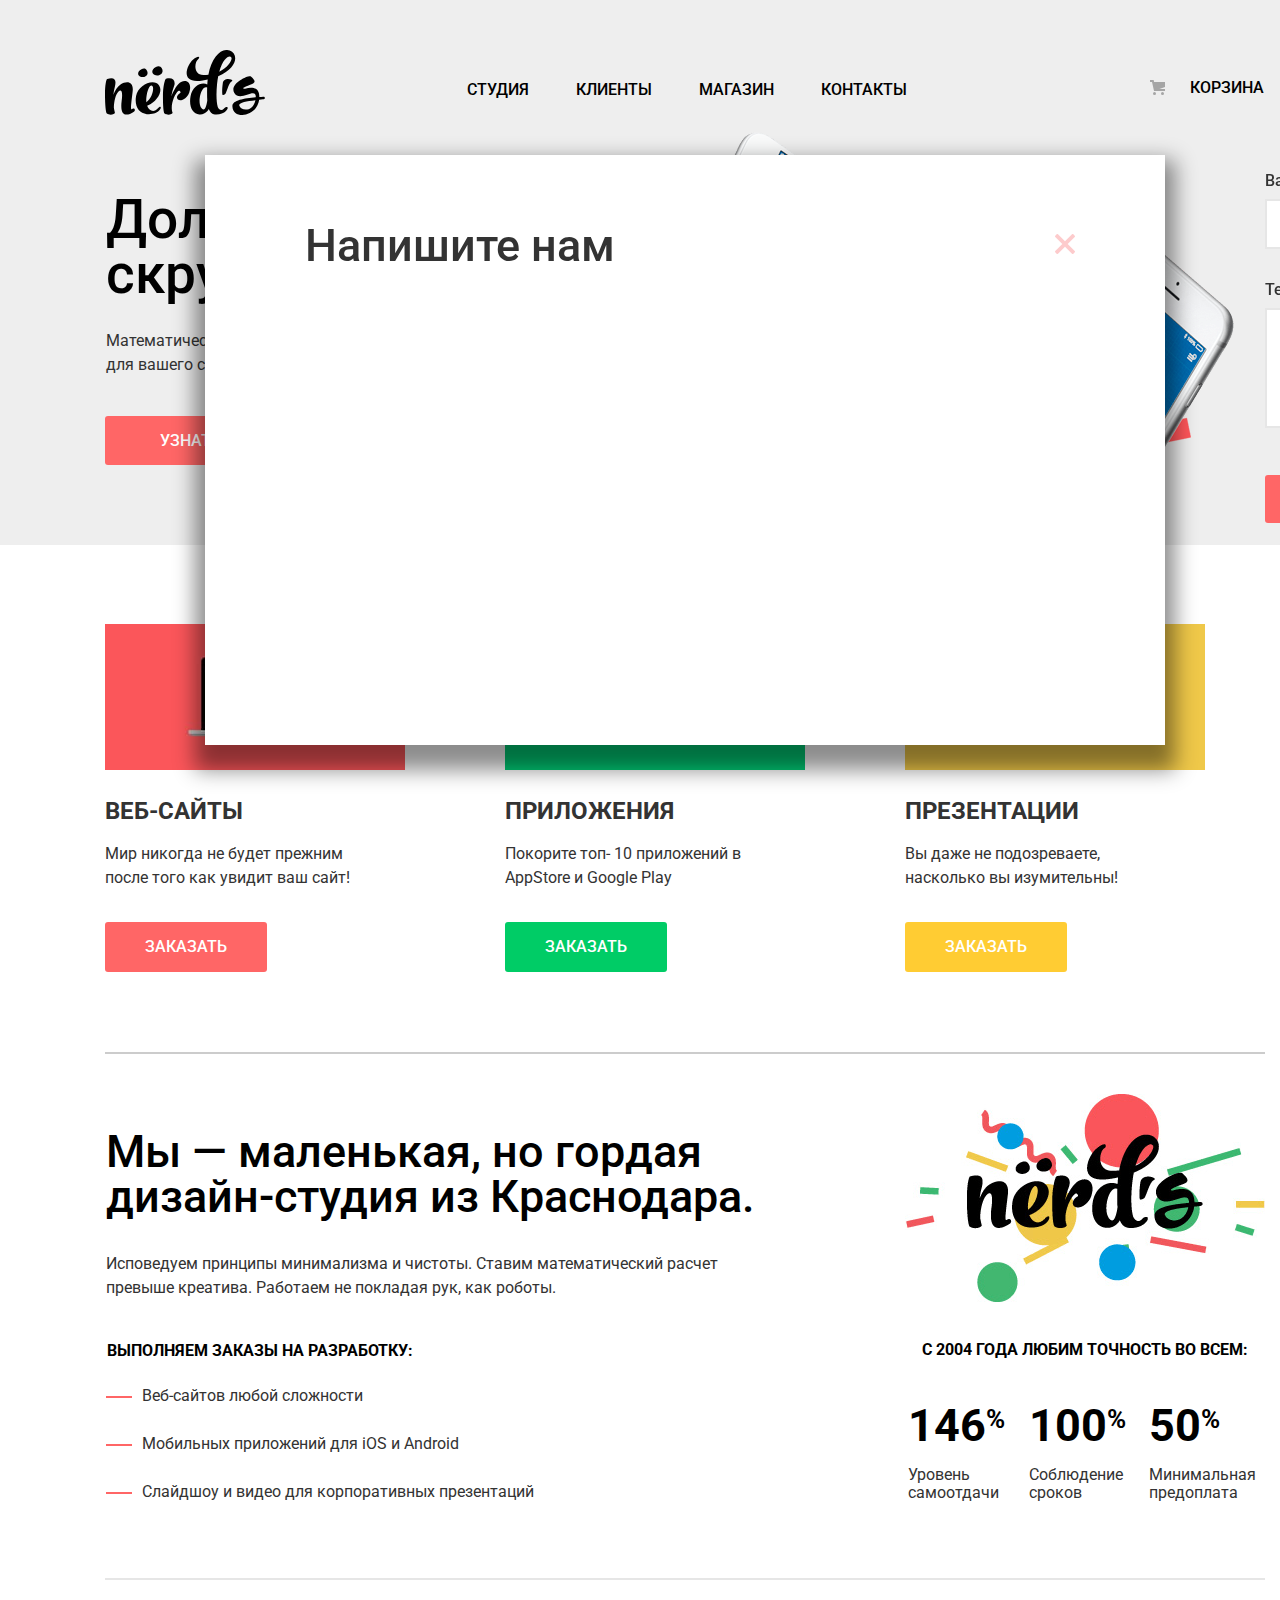
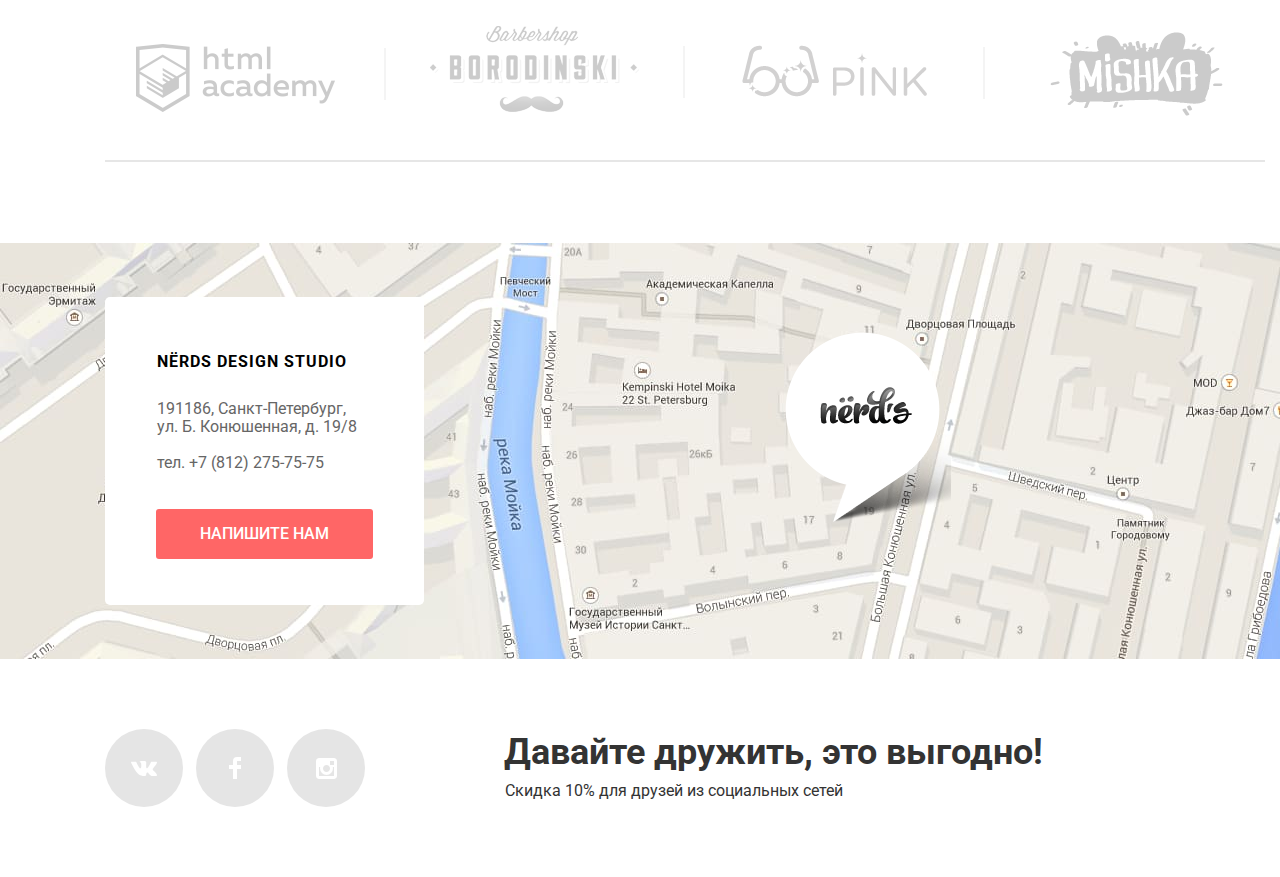
==== commit ac115388: "на 22.03.20" ====
--- a/index.html
+++ b/index.html
@@ -5,7 +5,7 @@
 		<title>Дизайн-студия Нёрдс</title>
 		<link rel="stylesheet" href="https://fonts.googleapis.com/css?family=Roboto:400,500,700&display=swap&subset=cyrillic">
 		<link href="css/normalize.css" rel="stylesheet">
-		<link href="css/new-style.css" rel="stylesheet">
+		<link href="css/mini-new-style.css" rel="stylesheet">
 	</head>
 	<body>
 		
@@ -21,6 +21,7 @@
 						<li><a class="without-decoration-a" href="#">Клиенты</a></li>
 						<li><a class="without-decoration-a" href="catalog.html">Магазин</a></li>
 						<li><a class="without-decoration-a" href="#">Контакты</a></li>
+						
 					</ul>
 					
 					<ul class="basket-navigation without-markers">
@@ -41,7 +42,7 @@
 							<div class="privilege">
 								<h3>Долго, дорого, скрупулезно.</h3>
 								<p>Математически выверенный дизайн <br> для вашего сайта или мобильного приложения.</p>
-								<div>
+								<div >
 									<a class="button without-decoration-a" href="#">Узнать больше</a>
 								</div>
 							</div>
@@ -124,6 +125,8 @@
 							
 						</li>
 						
+
+
 					</ul>
 					
 				</section>
@@ -164,24 +167,25 @@
 					</section>
 					<ul class="logos without-markers">
 						
-						<li class="html-logo"><a class="without-decoration-a" href="https://htmlacademy.ru/intensive/htmlcss"><img class="width-100" src="img/html2.png" alt="Логотип HTML Академии" width="207" height="99"></a></li>
-						
-						
-						
-						<li class="borodinski-logo"><a class="without-decoration-a" href=""><img class="width-100" src="img/borodinski2.png" alt="Логотип барбершопа Бородинский" width="227" height="99"></a></li>
-						
-						
-						
-						<li class="pink-logo"><a class="without-decoration-a" href=""><img class="width-100" src="img/pink2.png" alt="Логотип приложения для мобильных устройств Пинк" width="192" height="85"></a></li>
-						
-						
-						
-						<li class="mishka-logo"><a class="without-decoration-a" href=""><img class="width-100" src="img/mishka2.png" alt="Логотип магазина вязаных игрушек работы Мишка" width="179" height="99"></a></li>
+						<li class="html-logo"><a class="without-decoration-a" href="https://htmlacademy.ru/intensive/htmlcss"><img class="width-100" src="img/logo-1.png" alt="Логотип HTML Академии" width="199" height="68"></a></li>
+						
+						
+						
+						<li class="borodinski-logo"><a class="without-decoration-a" href=""><img class="width-100" src="img/logo-2.png" alt="Логотип барбершопа Бородинский" width="209" height="90"></a></li>
+						
+						
+						
+						<li class="pink-logo"><a class="without-decoration-a" href=""><img class="width-100" src="img/logo-3.png" alt="Логотип приложения для мобильных устройств Пинк" width="185" height="52"></a></li>
+						
+						
+						
+						<li class="mishka-logo"><a class="without-decoration-a" href=""><img class="width-100" src="img/logo-4.png" alt="Логотип магазина вязаных игрушек работы Мишка" width="173" height="84"></a></li>
 						
 					</ul>
 				</div>
 				
 				<section class="about-us">
+					  
 					<h3 class="visually-hidden">Как нас найти</h3>
 					
 					<form class= "write-us-form" action="https://echo.htmlacademy.ru" method="post">
@@ -204,7 +208,7 @@
 							</p>
 							<p class="form-item3">
 								<label for="form-user-text"> Текст письма: </label>
-						<textarea id="form-user-text" name="user_text" placeholder="В свободной форме"  rows="1" cols="90">
+						<textarea id="form-user-text" name="user_text" placeholder="В свободной форме" cols="80" rows="1">
 							
 						</textarea>					
 							</p>
@@ -219,9 +223,11 @@
                     <div class="address">
                         <p class="trademark">nёrds design studio</p>
                         <p class="p1">191186, Санкт-Петербург,<br>  ул. Б. Конюшенная, д. 19/8 </p>
-                        <p class="p2"><a class="without-decoration-a" href="tel:88122757575">тел. +7 (812) 275-75-75</a> </p>
-                        <button class ="button without-borders-button" type="button">Напишите нам</button>
+                        <p class="p2"><a class="without-decoration-aa" href="tel:88122757575">тел. +7 (812) 275-75-75</a> </p>
+                        <a class ="button without-decoration-a" href="form.html">Напишите нам</a>
+                        
                     </div>
+                   
                     <p>
                         <img class="visually-hidden width-100"  src="img/map.jpg" alt="Офис компании расположен по адресу:191186, Санкт-Петербург,  ул. Б. Конюшенная, д. 19/8" width="1440" height="416">
                     </p>
--- a/css/mini-new-style.css
+++ b/css/mini-new-style.css
@@ -0,0 +1 @@
+body{font-family:'Roboto',Arial,sans-serif;font-size:16px;font-weight:400;line-height:24px;box-sizing:border-box;margin:0;padding:0;color:#333;background-color:#fff}.width-100{max-width:100%;height:auto}.without-decoration-a{text-decoration:none;color:#000}.without-borders-fieldset{border:none}.without-borders-button{border:none;outline:none}.without-transform-legend{text-transform:uppercase}.percent-sup{font-size:26px;font-weight:700;line-height:28px}.without-markers li{list-style:none}.information-table1{padding-top:45px;text-align:left}.hidden-window{display:none}.visually-hidden{position:absolute;overflow:hidden;clip:rect(0,0,0,0);width:1px;height:1px;margin:-1px;padding:0;border:0}.visually-hidden:not(:focus):not(:active),input[type='checkbox'].visually-hidden,input[type='radio'].visually-hidden{position:absolute;overflow:hidden;clip:rect(0 0 0 0);width:1px;height:1px;margin:-1px;padding:0;white-space:nowrap;border:0;-webkit-clip-path:inset(100%);clip-path:inset(100%)}.button{font-weight:500;line-height:18px;padding:15px 55px;text-align:center;vertical-align:middle;text-transform:uppercase;color:#fff;border:none;border-radius:3px;cursor:pointer}.common-header .container{margin-bottom:0}.common-header{font-weight:500;line-height:30px;margin:0;padding:0;text-transform:uppercase;color:#000;background-color:#ccc;background-image:url(../img/fon.png)}.common-header a{padding-bottom:5px}.common-header a:hover{color:#f66}.common-header a:focus{border-bottom:2px solid #f66}.common-header .without-decoration-a-logo:focus{border-bottom:none}.common-header a:active{color:#999;border-bottom:none}.container,.main-services-container{width:1160px;margin:0 auto;padding-left:90px}.common-navigation{display:flex;margin:0;padding:0;padding-top:50px;flex-wrap:wrap;align-items:center}.common-navigation img{width:160px;margin:0;margin-right:202px;padding:0}.catalog-navigation img:hover{opacity:.5}.catalog-navigation img:active{opacity:.3}.site-navigation{display:flex;flex-direction:row;width:440px;margin:0;margin-right:243px;padding:0;padding-top:15px;flex-wrap:wrap;justify-content:space-between}.site-catalog-navigation{display:flex;flex-direction:row;width:440px;margin:0;margin-right:243px;padding:0;padding-top:2px;flex-wrap:wrap;justify-content:space-between}.basket-navigation{display:flex;flex-direction:row;width:115px;margin:0;padding:0;padding-top:15px;flex-wrap:wrap;justify-content:space-between}.catalog-navigation .basket-catalog-navigation{margin-top:2px;margin-bottom:0;padding:0}.basket-navigation .basket-link{position:relative;display:block;margin:0;margin-left:40px;padding:0;padding-bottom:5px}.basket-link svg{position:absolute;top:7px;left:-40px;opacity:.3}.privilege-background{margin:0;padding:0;background-color:#ccc;background-image:url(../img/fon.png)}.privilege-list{position:relative;display:flex;margin:0;padding:0}.privilege-item{display:flex;margin:0;padding:0}.privilege{width:380px;margin:0;padding:0;padding-top:77px;background-color:#ccc;background-image:url(../img/fon.png)}.slide{margin:0;padding:0;padding-top:17px;padding-left:51px}.slide img{display:block;margin:0;padding:0}.switchers{position:absolute;top:300px;bottom:0;left:480px;width:120px;height:30px;text-align:center}.switcher{position:relative;display:inline-block;width:18px;height:18px;margin:0 7px;vertical-align:top;cursor:pointer;border-radius:50%;background:#fff}.switcher1::before{position:absolute;top:5px;right:5px;width:4px;height:4px;content:'';border:2px solid #ccc;border-radius:50%;background-color:#fff}.privilege h3{font-size:55px;font-weight:500;line-height:55px;margin:0;margin-bottom:27px;padding:0;padding-left:1px;color:#000}.privilege p{margin:0;margin-bottom:51px;padding:0;padding-left:1px}.privilege .button{margin-bottom:55px;background-color:#f66}.privilege .button:hover{background-color:#f33}.privilege .button:active{color:#c99;background-color:#c33;box-shadow:0 -3px 1px 0 #a32929}.hidden-window{display:none}.services-list{display:flex;margin:0;margin-bottom:19px;padding:0;padding-bottom:80px;border-bottom:2px solid #ccc}.services-item{display:flex;flex-direction:column;width:300px;align-items:flex-start}.services-item:nth-child(1),.services-item:nth-child(2){margin-right:100px}.services-item:nth-child(3n){margin-right:60px}.services-item .slogan{margin:0;margin-bottom:19px;padding:0;padding-right:55px}.services-item .button{display:block;margin:0;margin-top:13px;padding:16px 40px}.services-item img{display:block;width:300px;margin:0;margin-top:63px;padding:0}.services-item .order{order:-3}.services-item h3{margin-top:10px;margin-bottom:16px;text-transform:uppercase}.main-services h3{font-size:24px;font-weight:700;line-height:30px}.button-web{background-color:#f66}.button-web:hover{background-color:#f33}.button-web:active{color:#c99;background-color:#c33;box-shadow:0 -3px 1px 0 #a32929}.button-app{background-color:#0c6}.button-app:hover{background-color:#0c6}.button-app:active{color:#3c6;background-color:#096;box-shadow:0 -3px 1px 0 #064}.button-presentation{background-color:#fc3}.button-presentation:hover{background-color:#fc3}.button-presentation:active{color:#fc6;background-color:#c93;box-shadow:0 -3px 1px 0 #a37a29}.information{display:flex;margin-bottom:50px;padding:0}.information-column-left{width:651px;margin:0;margin-top:9px;padding:0}.marker-red{display:flex;flex-direction:column;margin:0;padding:0}.marker-red li{position:relative;margin:0;margin-bottom:24px;padding:0;padding-left:37px}.marker-red li::before{position:absolute;top:50%;left:1px;width:26px;height:2px;content:'';background-color:#f66}.information-column-right{display:flex;flex-direction:column;width:499px;margin:0;margin-top:21px;margin-left:10px;padding:0;align-items:flex-end}.information-column-right-row2{width:360px}.who-we-are{font-size:45px;font-weight:500;line-height:45px;margin-top:47px;margin-bottom:33px;padding-left:1px;color:#000}.robots{margin:0;margin-bottom:39px;margin-left:1px;padding:0}.orders{margin:0;margin-bottom:21px;margin-left:2px;padding:0}.orders,.principles{font-weight:700;text-transform:uppercase;color:#000}.principles{margin:0;margin-top:29px;padding:0;padding-left:17px}.information-table1{margin-top:8px}.percent-table td{font-size:45px;font-weight:700;line-height:10px;padding-right:18px;padding-bottom:17px;color:#000}.definition-table td{line-height:18px}.pages-list{font-weight:500;line-height:18px;display:flex;width:445px;margin:0;margin-top:60px;margin-top:25px;margin-bottom:30px;padding:0;text-transform:uppercase;color:#000;flex-wrap:wrap}.pages-item{margin-right:10px}.pages-item a,.pages-item-last a{border-radius:3px}.pages-item-last{margin-right:0}.pages-item-last a{display:block;padding:13px 75px;color:#000;border:3px solid #ccc;background-color:#ccc}.pages-item a{display:block;padding:13px 18px;color:#000;border:3px solid #ccc;background-color:#ccc}.current-item a{padding:13px 18px;border:solid 3px #ccc;background-color:#fff;background-image:none}.pages-list a:hover{color:#000;outline:none;background-image:none}.pages-list a:active{box-shadow:0 -3px 1px 0 gray;color:#999;outline:none;background-image:none}.write-us-form{position:fixed;z-index:2;top:50%;left:50%;display:flex;flex-direction:column;box-sizing:border-box;width:960px;height:590px;margin:0;margin-top:-295px;margin-left:-480px;margin-left:-435px;border:none;background-color:#fff;box-shadow:0 15px 20px 10px rgba(0,0,0,0.45);flex-wrap:wrap;padding:1px 100px}.write-us-form label{font-weight:500;line-height:18px;display:block;margin-bottom:9px}.write-us-form-flex1{display:flex;width:960px;margin:0;margin-top:67px;margin-bottom:26px;padding:0;flex-wrap:wrap}.write-us-form-flex1 button{display:block;margin:0;padding:0;opacity:.3;border:none;background-color:#fff}.write-us-form-flex1 button:hover{opacity:1}.write-us-form-flex1 button:active{opacity:.2}.write-us-form-flex1 h2{font-size:45px;font-weight:500;line-height:45px;margin:0;margin-right:440px;padding:0}.write-us-form-flex2{display:flex;width:960px;flex-wrap:wrap}.write-us-form-flex2 .form-item1{width:360px;margin-right:40px}.form-item1 input,.form-item2 input,.form-item3 textarea{border:2px solid #e6e6e6;outline:none}.form-item1 input:hover,.form-item2 input:hover,.form-item3 textarea:hover{border-color:#ccc;outline:none}.form-item1 input:focus,.form-item2 input:focus,.form-item3 textarea:focus{border-color:#000;outline:none}.form-item1 input:active,.form-item2 input:active,.form-item3 textarea:active{border-color:#f33;outline:none}.write-us-form-flex2 .form-item2{width:360px}.write-us-form-flex2 input{box-sizing:border-box;width:360px;border-width:2px}.form-item1 input,.form-item2 input{padding:14px 195px 14px 13px}.form-item3 textarea{padding-top:12px;padding-bottom:85px;padding-left:14px;max-width:100%;width:760px;resize:none;overflow:auto}.write-us-form-flex2 .button{display:block;width:260px;margin-top:24px;margin-bottom:84px;background-color:#f66}.logos{display:flex;margin:0;margin-bottom:81px;padding:0;padding-top:0;padding-right:40px;padding-bottom:37px;padding-left:0;border-top:2px solid #e6e6e6;border-bottom:2px solid #e6e6e6;align-items:center;flex-wrap:wrap}.logos a{display:block}.logos li{margin:0;padding:0}.logos .html-logo{margin-top:60px;margin-left:31px;opacity:.2}.logos .borodinski-logo{margin-top:45px;margin-left:95px;opacity:.2}.logos .pink-logo{margin-top:45px;margin-left:103px;opacity:.2}.logos .mishka-logo{margin-top:52px;margin-left:123px;opacity:.2}.logos li:nth-child(-n+3){position:relative}.logos li:hover{opacity:1}.logos li:active{opacity:.1}.logos li:nth-child(-n+3)::after{position:absolute;width:2px;height:52px;content:'';background-color:#ccc}.logos li:nth-child(1)::after{top:4px;left:248px}.logos li:nth-child(2)::after{top:20px;left:253px}.logos li:nth-child(3)::after{top:2px;left:241px}.about-us{height:416px;margin:0;margin-top:30px;margin-bottom:40px;padding:0;background:url(../img/map.jpg);background-repeat:no-repeat;background-size:cover}.container-down{max-width:1160px;margin:0 auto}.flex{display:flex;justify-content:flex-end}.address{display:flex;flex-direction:column;box-sizing:border-box;width:319px;margin:0;margin-top:54px;margin-bottom:64px;border-radius:5px;background-color:#fff;flex-wrap:wrap;padding:1px 50px}.map-marker{margin:0;margin-top:89px;margin-right:269px;margin-left:361px;padding:0}.address p{font-size:16px;line-height:18px}.address .p1{margin-bottom:2px;padding-left:2px;color:#666}.address .p2{margin-bottom:37px;padding-left:2px;color:#666}a.without-decoration-aa,a.without-decoration-aa:link,a.without-decoration-aa:visited{color:#666;text-decoration:none}.trademark{font-size:18px;font-weight:700;line-height:30px;margin-top:55px;margin-bottom:13px;padding-left:2px;letter-spacing:1px;text-transform:uppercase;color:#000}.address .button{display:block;margin:0;margin:0 auto;margin-bottom:45px;padding:0;padding:16px 44px;background-color:#f66}.common-footer .offer{font-size:36px;font-weight:700;line-height:36px;margin:0;padding:0;padding-top:35px;padding-bottom:10px;padding-left:6px}.common-footer{margin:0;padding:0}.common-footer .discount{line-height:22px;margin:0;padding:0;padding-left:7px}.contacts-social{display:flex;flex-direction:row-reverse;margin:0;margin-top:5px;margin-bottom:70px;padding:0;justify-content:flex-end}.footer-social{display:flex;flex-direction:row;width:260px;margin:0;margin-right:133px;padding:0;flex-wrap:wrap;justify-content:space-between;align-self:flex-end}.footer-contacts{width:565px;margin-bottom:5px}.social-button{display:flex;width:78px;height:78px;opacity:.5;border-radius:50%;background-color:#ccc;align-items:center;justify-content:center}.social-button:hover{background-color:#f33}.social-button:active{background-color:#c33;box-shadow:0 -3px 1px 0 #961728}.catalog{display:flex;margin:0;padding:0;flex-wrap:wrap}.column-left{width:260px;margin:0;margin-right:140px;padding:0;padding-top:10px}.column-right{display:flex;flex-direction:column;width:760px;margin:0;padding:0;flex-wrap:wrap}.sorting{display:flex;margin:0;margin-bottom:55px;padding:0;flex-wrap:wrap}.sorting svg{width:11px;height:10px}.catalog-sort-list1{font-size:14px;line-height:18px;display:flex;width:300px;margin:0;margin-top:10px;margin-left:264px;padding:0;text-transform:uppercase;flex-wrap:wrap}.catalog-sort-list2{font-size:14px;line-height:18px;display:flex;width:40px;margin:0;margin-top:10px;margin-left:20px;padding:0;text-transform:uppercase;flex-wrap:wrap}.catalog-sort-list1 li{margin:0;margin-right:27px;padding:0}.catalog-sort-list .near-icons-li{margin-right:0}.catalog-sort-list .icon-down-dir{margin-right:17px;opacity:1}.catalog-sort-list .icon-up-dir{margin-right:0;opacity:.3}.catalog-sort-list .icon-down-dir:hover,.catalog-sort-list .icon-up-dir:hover{opacity:.5}.catalog-sort-list .icon-down-dir:active,.catalog-sort-list .icon-up-dir:active{opacity:1}.catalog-sort-list1 .black-li{color:#000}.catalog-sort-title{font-size:18px;font-weight:700;line-height:18px;width:135px;margin:0;margin-top:10px;padding:0;text-transform:uppercase;color:#000}.catalog-sort-list li:hover{color:#999}.catalog-sort-list li:active{color:#000}.catalog-list{display:flex;margin:0;padding:0;flex-wrap:wrap}.catalog-item{position:relative;display:flex;width:360px;margin:0;margin-right:40px;margin-bottom:27px;padding:0}.catalog-item .small-window{position:absolute;bottom:6px;left:0;display:none;width:360px;height:232px;margin:0;padding:0;background-color:#ccc;background-image:url(../img/fon.png)}.catalog-item:hover .small-window{display:block}.catalog-item .big-window{position:relative;margin:0;padding:0;padding-top:40px}.catalog-item img{margin:0;padding:0}.catalog-item h3{font-size:18px;font-weight:700;line-height:30px;margin:0;margin-top:28px;margin-bottom:14px;text-align:center;text-transform:uppercase}.catalog-item h3:hover{color:#f66}.catalog-item h3:active{color:#b3b3b3}.catalog-item p{line-height:18px;margin-right:90px;margin-bottom:30px;margin-left:90px;text-align:center;color:#666}.catalog-item .button{display:block;margin:0 auto;padding:15px 60px;background-color:#f66}.catalog-item .button:hover{background-color:#f33}.catalog-item .button:active{background-color:#c33}.catalog-item .big-window::before{position:absolute;top:0;left:0;width:360px;height:40px;content:'';opacity:.1;background-image:url(../img/browser.svg);background-repeat:no-repeat}.catalog-item .big-window:hover::before{opacity:1}.catalog-list li:nth-child(2n){margin-right:0}.catalog-title h1{font-size:55px;font-weight:500;line-height:55px;margin:0;margin-bottom:50px;padding:0;padding-top:50px;padding-bottom:108px;padding-left:355px}.catalog-title{margin:0;padding:0;padding-top:11px;background-color:#ccc;background-image:url(../img/fon.png)}.catalog-price{font-size:18px;font-weight:700;line-height:30px;margin:0;margin-top:20px;margin-left:-1px;padding:0;letter-spacing:1px;text-transform:uppercase;color:#000}.catalog-sort-title{font-size:18px;font-weight:700;line-height:18px;width:135px;text-transform:uppercase;color:#000}.catalog-form-title{font-size:18px;font-weight:700;line-height:30px;margin-bottom:0;color:#000}.catalog fieldset{margin:0;margin-bottom:25px;padding:0}.catalog fieldset:nth-child(2){margin-bottom:25px}.catalog fieldset:nth-child(4){margin-bottom:32px}.catalog-form-items{font-size:16px;font-weight:400;line-height:20px;padding-left:0;list-style:none;color:#666}.form-item{margin-bottom:20px;padding-left:36px}.form-item label{position:relative;display:block;cursor:pointer;-webkit-user-select:none;-moz-user-select:none;-ms-user-select:none;user-select:none}.filter-input-checkbox:checked + label:hover::before,.filter-input-checkbox + label:hover::before,.filter-input-radio:checked + label:hover::before,.filter-input-radio:checked + label:hover::before{opacity:1}.filter-input-checkbox:checked + label::before{position:absolute;top:-3px;left:-36px;width:27px;height:23px;content:'';opacity:.3;background-image:url(../img/checkbox-on.svg);background-repeat:no-repeat;background-position:0 0}.filter-input-checkbox + label::before{position:absolute;top:-3px;left:-36px;width:27px;height:23px;content:'';opacity:.3;background-image:url(../img/checkbox-off.svg);background-repeat:no-repeat;background-position:0 0}.filter-input-radio:checked + label::before{position:absolute;top:-3px;left:-36px;width:27px;height:27px;content:'';opacity:.3;background-image:url(../img/radio-on.svg);background-repeat:no-repeat;background-position:0 0}.filter-input-radio + label::before{position:absolute;top:-3px;left:-36px;width:27px;height:27px;content:'';opacity:.3;background-image:url(../img/radio-off.svg);background-repeat:no-repeat;background-position:0 0}.catalog-form-button{display:block;font-size:16px;font-weight:500;line-height:18px;width:260px;padding-top:16px;padding-bottom:16px;text-align:center;vertical-align:middle;color:#000;outline:none;background-color:#e6e6e6}.catalog-form-button:hover{color:#000;outline:none;background-color:#ccc}.catalog-form-button:active{color:#999;outline:none;background-color:#ccc;box-shadow:0 -3px 1px 0 #999}.filter-item{width:260px;margin:0;margin:50px auto;padding:0;border:none}.range-filter{width:260px;margin-top:49px;margin-bottom:30px}.filter-item legend{font-size:18px;font-weight:700;line-height:24px;text-transform:uppercase}.range-controls{position:relative;height:41px;margin-bottom:17px;padding-top:39px;padding-right:20px;padding-left:20px;border-radius:5px;background-color:#f1f1f1}.range-controls .scale{height:2px;background:#d7dcde}.range-controls .bar{width:60%;height:2px;margin-left:7%;background:#00ca74}.range-controls .toggle{position:absolute;top:31px;left:0;width:4px;height:4px;padding:0;cursor:pointer;border:8px solid #fff;border-radius:50%;background-color:#ababab;box-shadow:0 2px 1px 0 #cfcfcf}.range-controls .toggle-min{left:18px}.range-controls .toggle-max{left:160px}.price-controls{font-size:0}.price-controls label{font-size:16px;display:inline-block;width:50%;text-transform:uppercase;vertical-align:middle}.price-controls input{font-family:Roboto,Arial,sans-serif;font-size:16px;width:60px;margin-left:10px;padding:8px 10px;text-align:center;color:#283136;border:none;border-radius:5px;background:#f1f1f1}.max-price{text-align:right}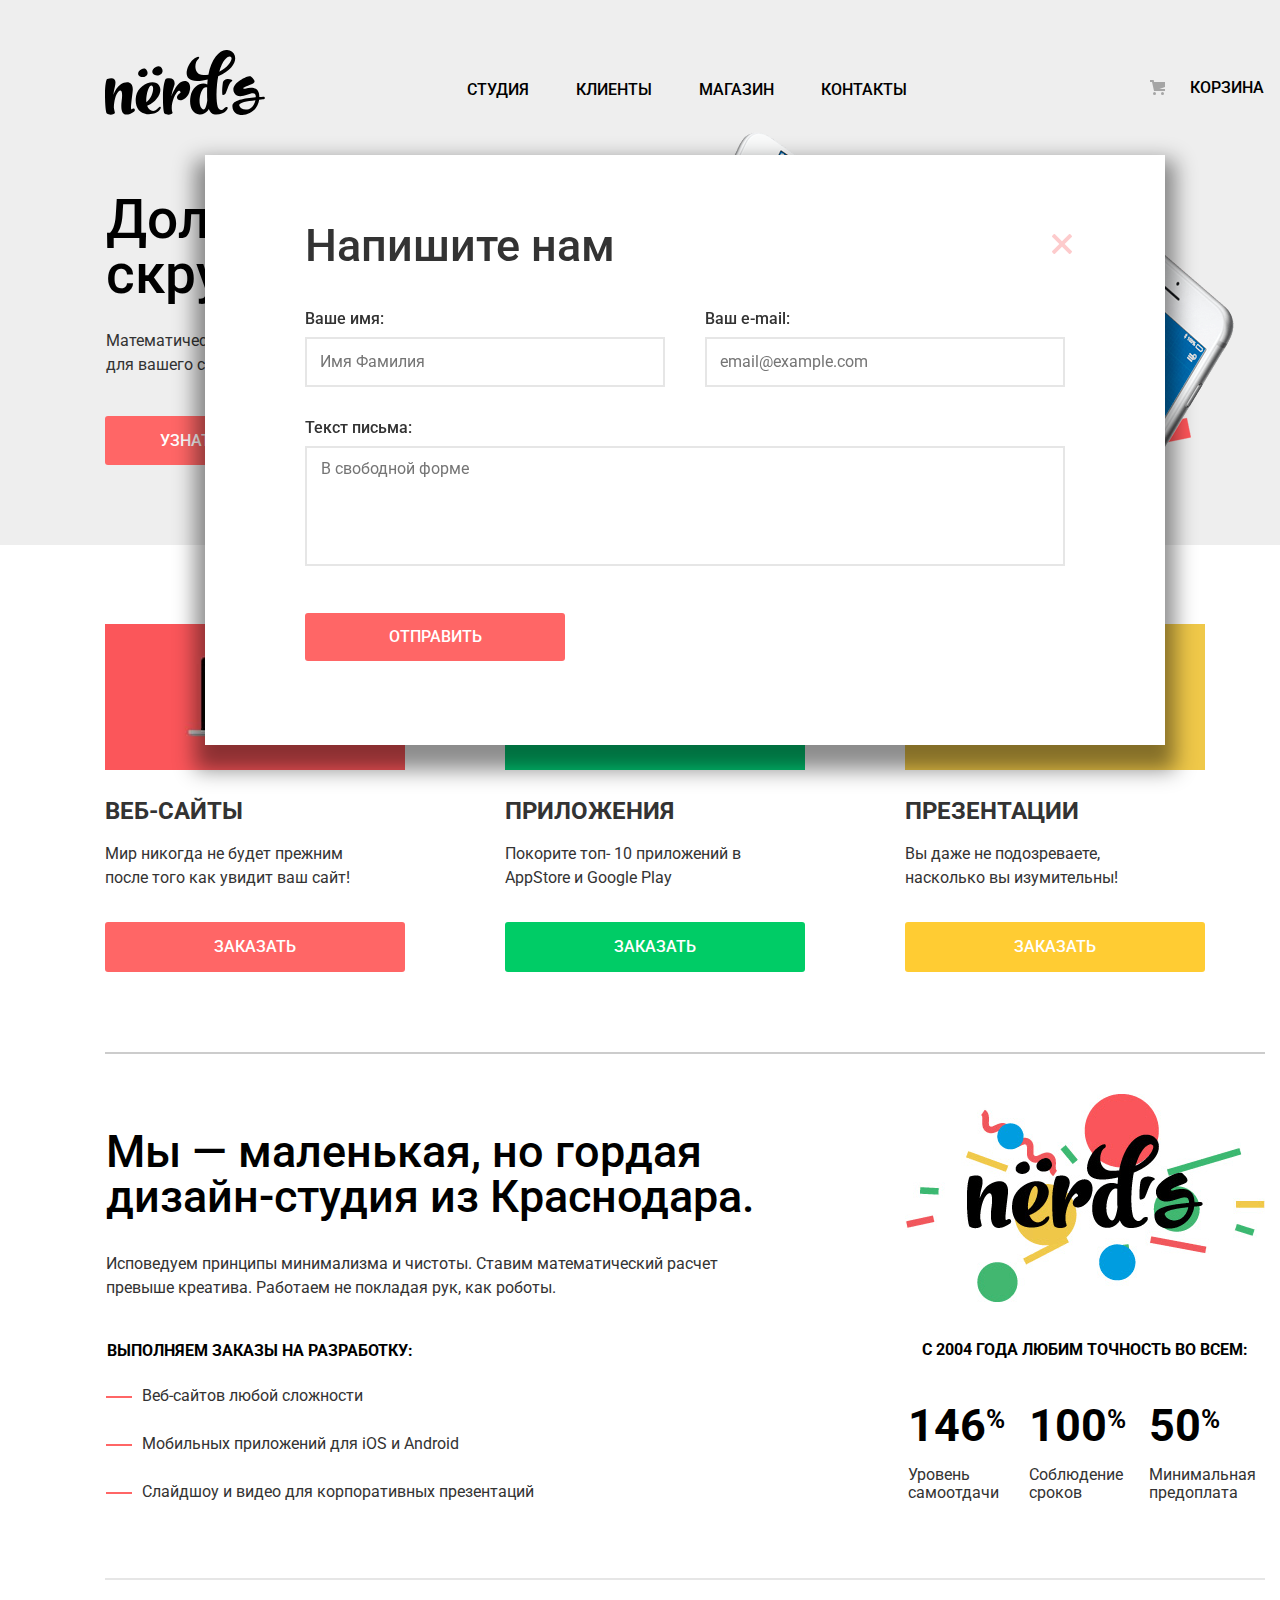
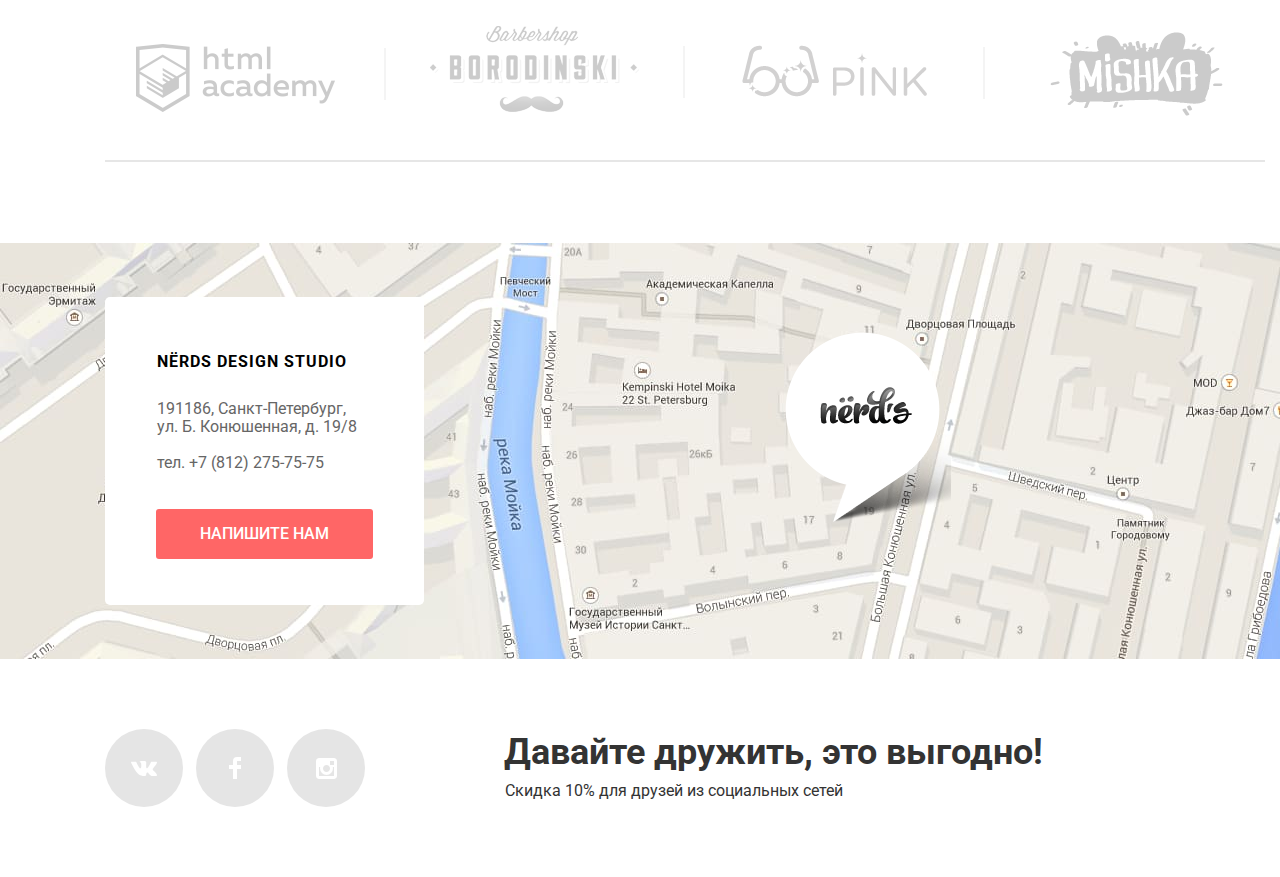
==== commit 567e7537: "попытка №2" ====
--- a/index.html
+++ b/index.html
@@ -5,7 +5,7 @@
 		<title>Дизайн-студия Нёрдс</title>
 		<link rel="stylesheet" href="https://fonts.googleapis.com/css?family=Roboto:400,500,700&display=swap&subset=cyrillic">
 		<link href="css/normalize.css" rel="stylesheet">
-		<link href="css/mini-new-style.css" rel="stylesheet">
+		<link href="css/new-style.min.css" rel="stylesheet">
 	</head>
 	<body>
 		
@@ -208,9 +208,9 @@
 							</p>
 							<p class="form-item3">
 								<label for="form-user-text"> Текст письма: </label>
-						<textarea id="form-user-text" name="user_text" placeholder="В свободной форме" cols="80" rows="1">
-							
-						</textarea>					
+						<textarea id="form-user-text" name="user_text" placeholder="В свободной форме" 
+						cols="78" rows="1"></textarea>	 				
+										
 							</p>
 							
 							<button  class= "button without-borders-button " type="submit">Отправить</button>
--- a/css/new-style.min.css
+++ b/css/new-style.min.css
@@ -0,0 +1 @@
+body{font-family:'Roboto',Arial,sans-serif;font-size:16px;font-weight:400;line-height:24px;box-sizing:border-box;margin:0;padding:0;color:#333;background-color:#fff}.width-100{max-width:100%;height:auto}.without-decoration-a{text-decoration:none;color:#000}.without-borders-fieldset{border:none}.without-borders-button{border:none;outline:none}.without-transform-legend{text-transform:uppercase}.percent-sup{font-size:26px;font-weight:700;line-height:28px}.without-markers li{list-style:none}.information-table1{padding-top:45px;text-align:left}.hidden-window{display:none}.visually-hidden{position:absolute;overflow:hidden;clip:rect(0,0,0,0);width:1px;height:1px;margin:-1px;padding:0;border:0}.visually-hidden:not(:focus):not(:active),input[type='checkbox'].visually-hidden,input[type='radio'].visually-hidden{position:absolute;overflow:hidden;clip:rect(0 0 0 0);width:1px;height:1px;margin:-1px;padding:0;white-space:nowrap;border:0;-webkit-clip-path:inset(100%);clip-path:inset(100%)}.button{font-weight:500;line-height:18px;padding:15px 55px;text-align:center;vertical-align:middle;text-transform:uppercase;color:#fff;border:none;border-radius:3px;cursor:pointer}.common-header .container{margin-bottom:0}.common-header{font-weight:500;line-height:30px;margin:0;padding:0;text-transform:uppercase;color:#000;background-color:#ccc;background-image:url(../img/fon.png)}.common-header a{padding-bottom:5px}.common-header a:hover{color:#f66}.common-header a:focus{border-bottom:2px solid #f66}.common-header .without-decoration-a-logo:focus{border-bottom:none}.common-header a:active{color:#999;border-bottom:none}.container,.main-services-container{width:1160px;margin:0 auto;padding-left:90px}.common-navigation{display:flex;margin:0;padding:0;padding-top:50px;flex-wrap:wrap;align-items:center}.common-navigation img{width:160px;margin:0;margin-right:202px;padding:0}.catalog-navigation img:hover{opacity:.5}.catalog-navigation img:active{opacity:.3}.site-navigation{display:flex;flex-direction:row;width:440px;margin:0;margin-right:243px;padding:0;padding-top:15px;flex-wrap:wrap;justify-content:space-between}.site-catalog-navigation{display:flex;flex-direction:row;width:440px;margin:0;margin-right:243px;padding:0;padding-top:2px;flex-wrap:wrap;justify-content:space-between}.basket-navigation{display:flex;flex-direction:row;width:115px;margin:0;padding:0;padding-top:15px;flex-wrap:wrap;justify-content:space-between}.catalog-navigation .basket-catalog-navigation{margin-top:2px;margin-bottom:0;padding:0}.basket-navigation .basket-link{position:relative;display:block;margin:0;margin-left:40px;padding:0;padding-bottom:5px}.basket-link svg{position:absolute;top:7px;left:-40px;opacity:.3}.privilege-background{margin:0;padding:0;background-color:#ccc;background-image:url(../img/fon.png)}.privilege-list{position:relative;display:flex;margin:0;padding:0}.privilege-item{display:flex;margin:0;padding:0}.privilege{width:380px;margin:0;padding:0;padding-top:77px;background-color:#ccc;background-image:url(../img/fon.png)}.slide{margin:0;padding:0;padding-top:17px;padding-left:51px}.slide img{display:block;margin:0;padding:0}.switchers{position:absolute;top:300px;bottom:0;left:480px;width:120px;height:30px;text-align:center}.switcher{position:relative;display:inline-block;width:18px;height:18px;margin:0 7px;vertical-align:top;cursor:pointer;border-radius:50%;background:#fff}.switcher1::before{position:absolute;top:5px;right:5px;width:4px;height:4px;content:'';border:2px solid #ccc;border-radius:50%;background-color:#fff}.privilege h3{font-size:55px;font-weight:500;line-height:55px;margin:0;margin-bottom:27px;padding:0;padding-left:1px;color:#000}.privilege p{margin:0;margin-bottom:51px;padding:0;padding-left:1px}.privilege .button{margin-bottom:55px;background-color:#f66}.privilege .button:hover{background-color:#f33}.privilege .button:active{color:#c99;background-color:#c33;box-shadow:0 -3px 1px 0 #a32929}.hidden-window{display:none}.services-list{display:flex;margin:0;margin-bottom:19px;padding:0;padding-bottom:80px;border-bottom:2px solid #ccc}.services-item{display:flex;flex-direction:column;width:300px}.services-item:nth-child(1),.services-item:nth-child(2){margin-right:100px}.services-item:nth-child(3n){margin-right:60px}.services-item .slogan{margin:0;margin-bottom:19px;padding:0;padding-right:55px}.services-item .button{display:block;margin:0;margin-top:13px;padding:16px 40px}.services-item img{display:block;width:300px;margin:0;margin-top:63px;padding:0}.services-item .order{order:-3}.services-item h3{margin-top:10px;margin-bottom:16px;text-transform:uppercase}.main-services h3{font-size:24px;font-weight:700;line-height:30px}.button-web{background-color:#f66}.button-web:hover{background-color:#f33}.button-web:active{color:#c99;background-color:#c33;box-shadow:0 -3px 1px 0 #a32929}.button-app{background-color:#0c6}.button-app:hover{background-color:#0c6}.button-app:active{color:#3c6;background-color:#096;box-shadow:0 -3px 1px 0 #064}.button-presentation{background-color:#fc3}.button-presentation:hover{background-color:#fc3}.button-presentation:active{color:#fc6;background-color:#c93;box-shadow:0 -3px 1px 0 #a37a29}.information{display:flex;margin-bottom:50px;padding:0}.information-column-left{width:651px;margin:0;margin-top:9px;padding:0}.marker-red{display:flex;flex-direction:column;margin:0;padding:0}.marker-red li{position:relative;margin:0;margin-bottom:24px;padding:0;padding-left:37px}.marker-red li::before{position:absolute;top:50%;left:1px;width:26px;height:2px;content:'';background-color:#f66}.information-column-right{display:flex;flex-direction:column;width:499px;margin:0;margin-top:21px;margin-left:10px;padding:0;align-items:flex-end}.information-column-right-row2{width:360px}.who-we-are{font-size:45px;font-weight:500;line-height:45px;margin-top:47px;margin-bottom:33px;padding-left:1px;color:#000}.robots{margin:0;margin-bottom:39px;margin-left:1px;padding:0}.orders{margin:0;margin-bottom:21px;margin-left:2px;padding:0}.orders,.principles{font-weight:700;text-transform:uppercase;color:#000}.principles{margin:0;margin-top:29px;padding:0;padding-left:17px}.information-table1{margin-top:8px}.percent-table td{font-size:45px;font-weight:700;line-height:10px;padding-right:18px;padding-bottom:17px;color:#000}.definition-table td{line-height:18px}.pages-list{font-weight:500;line-height:18px;display:flex;width:445px;margin:0;margin-top:60px;margin-top:25px;margin-bottom:30px;padding:0;text-transform:uppercase;color:#000;flex-wrap:wrap}.pages-item{margin-right:10px}.pages-item a,.pages-item-last a{border-radius:3px}.pages-item-last{margin-right:0}.pages-item-last a{display:block;padding:13px 75px;color:#000;border:3px solid #ccc;background-color:#ccc}.pages-item a{display:block;padding:13px 18px;color:#000;border:3px solid #ccc;background-color:#ccc}.current-item a{padding:13px 18px;border:solid 3px #ccc;background-color:#fff;background-image:none}.pages-list a:hover{color:#000;outline:none;background-image:none}.pages-list a:active{box-shadow:0 -3px 1px 0 gray;color:#999;outline:none;background-image:none}.write-us-form{position:fixed;z-index:2;top:50%;left:50%;display:flex;box-sizing:border-box;width:960px;height:590px;margin:0;margin-top:-295px;margin-left:-480px;margin-left:-435px;border:none;background-color:#fff;box-shadow:0 15px 20px 10px rgba(0,0,0,0.45);flex-wrap:wrap;padding:1px 90px 1px 100px}.write-us-form label{font-weight:500;line-height:18px;display:block;margin-bottom:9px}.write-us-form-flex1{display:flex;width:960px;margin:0;margin-top:67px;margin-bottom:26px;padding:0;flex-wrap:wrap}.write-us-form-flex1 button{display:block;margin:0;padding:0;opacity:.3;border:none;background-color:#fff}.write-us-form-flex1 button:hover{opacity:1}.write-us-form-flex1 button:active{opacity:.2}.write-us-form-flex1 h2{font-size:45px;font-weight:500;line-height:45px;margin:0;margin-right:437px;padding:0}.write-us-form-flex2{display:flex;width:960px;flex-wrap:wrap}.write-us-form-flex2 .form-item1{width:360px;margin-right:40px}.form-item1 input,.form-item2 input,.form-item3 textarea{border:2px solid #e6e6e6;outline:none}.form-item1 input:hover,.form-item2 input:hover,.form-item3 textarea:hover{border-color:#ccc;outline:none}.form-item1 input:focus,.form-item2 input:focus,.form-item3 textarea:focus{border-color:#000;outline:none}.form-item1 input:active,.form-item2 input:active,.form-item3 textarea:active{border-color:#f33;outline:none}.write-us-form-flex2 .form-item2{width:360px}.write-us-form-flex2 input{box-sizing:border-box;width:360px;border-width:2px}.form-item1 input,.form-item2 input{padding:14px 195px 14px 13px}.form-item3 textarea{padding-top:12px;padding-bottom:85px;padding-left:14px;max-width:100%;width:740px;resize:none;overflow:auto}.write-us-form-flex2 .button{display:block;width:260px;margin-top:24px;margin-bottom:84px;background-color:#f66}.logos{display:flex;margin:0;margin-bottom:81px;padding:0;padding-top:0;padding-right:40px;padding-bottom:37px;padding-left:0;border-top:2px solid #e6e6e6;border-bottom:2px solid #e6e6e6;align-items:center;flex-wrap:wrap}.logos a{display:block}.logos li{margin:0;padding:0}.logos .html-logo{margin-top:60px;margin-left:31px;opacity:.2}.logos .borodinski-logo{margin-top:45px;margin-left:95px;opacity:.2}.logos .pink-logo{margin-top:45px;margin-left:103px;opacity:.2}.logos .mishka-logo{margin-top:52px;margin-left:123px;opacity:.2}.logos li:nth-child(-n+3){position:relative}.logos li:hover{opacity:1}.logos li:active{opacity:.1}.logos li:nth-child(-n+3)::after{position:absolute;width:2px;height:52px;content:'';background-color:#ccc}.logos li:nth-child(1)::after{top:4px;left:248px}.logos li:nth-child(2)::after{top:20px;left:253px}.logos li:nth-child(3)::after{top:2px;left:241px}.about-us{height:416px;margin:0;margin-top:30px;margin-bottom:40px;padding:0;background:url(../img/map.jpg);background-repeat:no-repeat;background-size:cover}.container-down{max-width:1160px;margin:0 auto}.flex{display:flex;justify-content:flex-end}.address{display:flex;flex-direction:column;box-sizing:border-box;width:319px;margin:0;margin-top:54px;margin-bottom:64px;border-radius:5px;background-color:#fff;flex-wrap:wrap;padding:1px 50px}.map-marker{margin:0;margin-top:89px;margin-right:269px;margin-left:361px;padding:0}.address p{font-size:16px;line-height:18px}.address .p1{margin-bottom:2px;padding-left:2px;color:#666}.address .p2{margin-bottom:37px;padding-left:2px;color:#666}a.without-decoration-aa,a.without-decoration-aa:link,a.without-decoration-aa:visited{color:#666;text-decoration:none}.trademark{font-size:18px;font-weight:700;line-height:30px;margin-top:55px;margin-bottom:13px;padding-left:2px;letter-spacing:1px;text-transform:uppercase;color:#000}.address .button{display:block;margin:0;margin:0 auto;margin-bottom:45px;padding:0;padding:16px 44px;background-color:#f66}.common-footer .offer{font-size:36px;font-weight:700;line-height:36px;margin:0;padding:0;padding-top:35px;padding-bottom:10px;padding-left:6px}.common-footer{margin:0;padding:0}.common-footer .discount{line-height:22px;margin:0;padding:0;padding-left:7px}.contacts-social{display:flex;flex-direction:row-reverse;margin:0;margin-top:5px;margin-bottom:70px;padding:0;justify-content:flex-end}.footer-social{display:flex;flex-direction:row;width:260px;margin:0;margin-right:133px;padding:0;flex-wrap:wrap;justify-content:space-between;align-self:flex-end}.footer-contacts{width:565px;margin-bottom:5px}.social-button{display:flex;width:78px;height:78px;opacity:.5;border-radius:50%;background-color:#ccc;align-items:center;justify-content:center}.social-button:hover{background-color:#f33}.social-button:active{background-color:#c33;box-shadow:0 -3px 1px 0 #961728}.catalog{display:flex;margin:0;padding:0;flex-wrap:wrap}.column-left{width:260px;margin:0;margin-right:140px;padding:0;padding-top:10px}.column-right{display:flex;flex-direction:column;width:760px;margin:0;padding:0;flex-wrap:wrap}.sorting{display:flex;margin:0;margin-bottom:55px;padding:0;flex-wrap:wrap}.sorting svg{width:11px;height:10px}.catalog-sort-list1{font-size:14px;line-height:18px;display:flex;width:300px;margin:0;margin-top:10px;margin-left:264px;padding:0;text-transform:uppercase;flex-wrap:wrap}.catalog-sort-list2{font-size:14px;line-height:18px;display:flex;width:40px;margin:0;margin-top:10px;margin-left:20px;padding:0;text-transform:uppercase;flex-wrap:wrap}.catalog-sort-list1 li{margin:0;margin-right:27px;padding:0}.catalog-sort-list .near-icons-li{margin-right:0}.catalog-sort-list .icon-down-dir{margin-right:17px;opacity:1}.catalog-sort-list .icon-up-dir{margin-right:0;opacity:.3}.catalog-sort-list .icon-down-dir:hover,.catalog-sort-list .icon-up-dir:hover{opacity:.5}.catalog-sort-list .icon-down-dir:active,.catalog-sort-list .icon-up-dir:active{opacity:1}.catalog-sort-list1 .black-li{color:#000}.catalog-sort-title{font-size:18px;font-weight:700;line-height:18px;width:135px;margin:0;margin-top:10px;padding:0;text-transform:uppercase;color:#000}.catalog-sort-list li:hover{color:#999}.catalog-sort-list li:active{color:#000}.catalog-list{display:flex;margin:0;padding:0;flex-wrap:wrap}.catalog-item{position:relative;display:flex;width:360px;margin:0;margin-right:40px;margin-bottom:27px;padding:0}.catalog-item .small-window{position:absolute;bottom:6px;left:0;display:none;width:360px;height:232px;margin:0;padding:0;background-color:#ccc;background-image:url(../img/fon.png)}.catalog-item:hover .small-window{display:block}.catalog-item .big-window{position:relative;margin:0;padding:0;padding-top:40px}.catalog-item img{margin:0;padding:0}.catalog-item h3{font-size:18px;font-weight:700;line-height:30px;margin:0;margin-top:28px;margin-bottom:14px;text-align:center;text-transform:uppercase}.catalog-item h3:hover{color:#f66}.catalog-item h3:active{color:#b3b3b3}.catalog-item p{line-height:18px;margin-right:90px;margin-bottom:30px;margin-left:90px;text-align:center;color:#666}.catalog-item .button{display:block;margin:0 auto;padding:15px 60px;background-color:#f66}.catalog-item .button:hover{background-color:#f33}.catalog-item .button:active{background-color:#c33}.catalog-item .big-window::before{position:absolute;top:0;left:0;width:360px;height:40px;content:'';opacity:.1;background-image:url(../img/browser.svg);background-repeat:no-repeat}.catalog-item .big-window:hover::before{opacity:1}.catalog-list li:nth-child(2n){margin-right:0}.catalog-title h1{font-size:55px;font-weight:500;line-height:55px;margin:0;margin-bottom:50px;padding:0;padding-top:50px;padding-bottom:108px;padding-left:355px}.catalog-title{margin:0;padding:0;padding-top:11px;background-color:#ccc;background-image:url(../img/fon.png)}.catalog-price{font-size:18px;font-weight:700;line-height:30px;margin:0;margin-top:20px;margin-left:-1px;padding:0;letter-spacing:1px;text-transform:uppercase;color:#000}.catalog-sort-title{font-size:18px;font-weight:700;line-height:18px;width:135px;text-transform:uppercase;color:#000}.catalog-form-title{font-size:18px;font-weight:700;line-height:30px;margin-bottom:0;color:#000}.catalog fieldset{margin:0;margin-bottom:25px;padding:0}.catalog fieldset:nth-child(2){margin-bottom:25px}.catalog fieldset:nth-child(4){margin-bottom:32px}.catalog-form-items{font-size:16px;font-weight:400;line-height:20px;padding-left:0;list-style:none;color:#666}.form-item{margin-bottom:20px;padding-left:36px}.form-item label{position:relative;display:block;cursor:pointer;-webkit-user-select:none;-moz-user-select:none;-ms-user-select:none;user-select:none}.filter-input-checkbox:checked + label:hover::before,.filter-input-checkbox + label:hover::before,.filter-input-radio:checked + label:hover::before,.filter-input-radio:checked + label:hover::before{opacity:1}.filter-input-checkbox:checked + label::before{position:absolute;top:-3px;left:-36px;width:27px;height:23px;content:'';opacity:.3;background-image:url(../img/checkbox-on.svg);background-repeat:no-repeat;background-position:0 0}.filter-input-checkbox + label::before{position:absolute;top:-3px;left:-36px;width:27px;height:23px;content:'';opacity:.3;background-image:url(../img/checkbox-off.svg);background-repeat:no-repeat;background-position:0 0}.filter-input-radio:checked + label::before{position:absolute;top:-3px;left:-36px;width:27px;height:27px;content:'';opacity:.3;background-image:url(../img/radio-on.svg);background-repeat:no-repeat;background-position:0 0}.filter-input-radio + label::before{position:absolute;top:-3px;left:-36px;width:27px;height:27px;content:'';opacity:.3;background-image:url(../img/radio-off.svg);background-repeat:no-repeat;background-position:0 0}.catalog-form-button{display:block;font-size:16px;font-weight:500;line-height:18px;width:260px;padding-top:16px;padding-bottom:16px;text-align:center;vertical-align:middle;color:#000;outline:none;background-color:#e6e6e6}.catalog-form-button:hover{color:#000;outline:none;background-color:#ccc}.catalog-form-button:active{color:#999;outline:none;background-color:#ccc;box-shadow:0 -3px 1px 0 #999}.filter-item{width:260px;margin:0;margin:50px auto;padding:0;border:none}.range-filter{width:260px;margin-top:49px;margin-bottom:30px}.filter-item legend{font-size:18px;font-weight:700;line-height:24px;text-transform:uppercase}.range-controls{position:relative;height:41px;margin-bottom:17px;padding-top:39px;padding-right:20px;padding-left:20px;border-radius:5px;background-color:#f1f1f1}.range-controls .scale{height:2px;background:#d7dcde}.range-controls .bar{width:60%;height:2px;margin-left:7%;background:#00ca74}.range-controls .toggle{position:absolute;top:31px;left:0;width:4px;height:4px;padding:0;cursor:pointer;border:8px solid #fff;border-radius:50%;background-color:#ababab;box-shadow:0 2px 1px 0 #cfcfcf}.range-controls .toggle-min{left:18px}.range-controls .toggle-max{left:160px}.price-controls{font-size:0}.price-controls label{font-size:16px;display:inline-block;width:50%;text-transform:uppercase;vertical-align:middle}.price-controls input{font-family:Roboto,Arial,sans-serif;font-size:16px;width:60px;margin-left:10px;padding:8px 10px;text-align:center;color:#283136;border:none;border-radius:5px;background:#f1f1f1}.max-price{text-align:right}